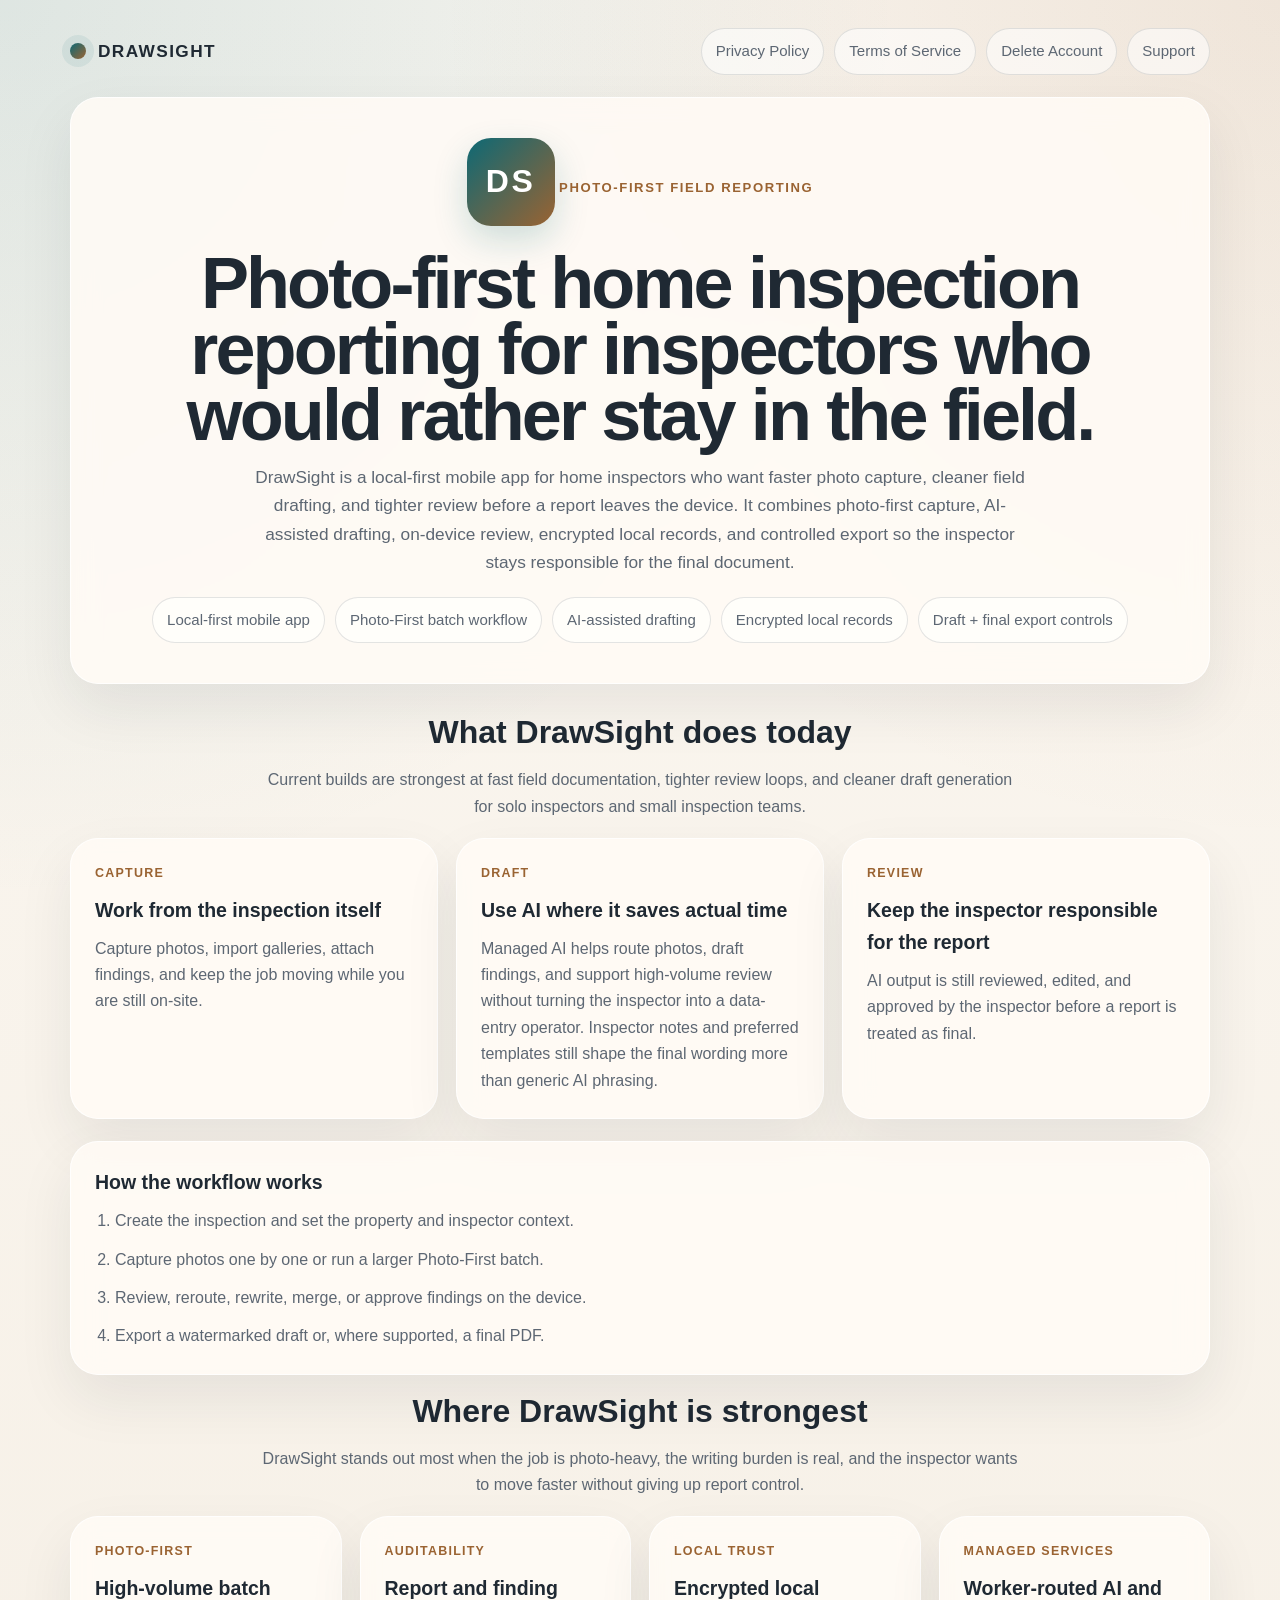
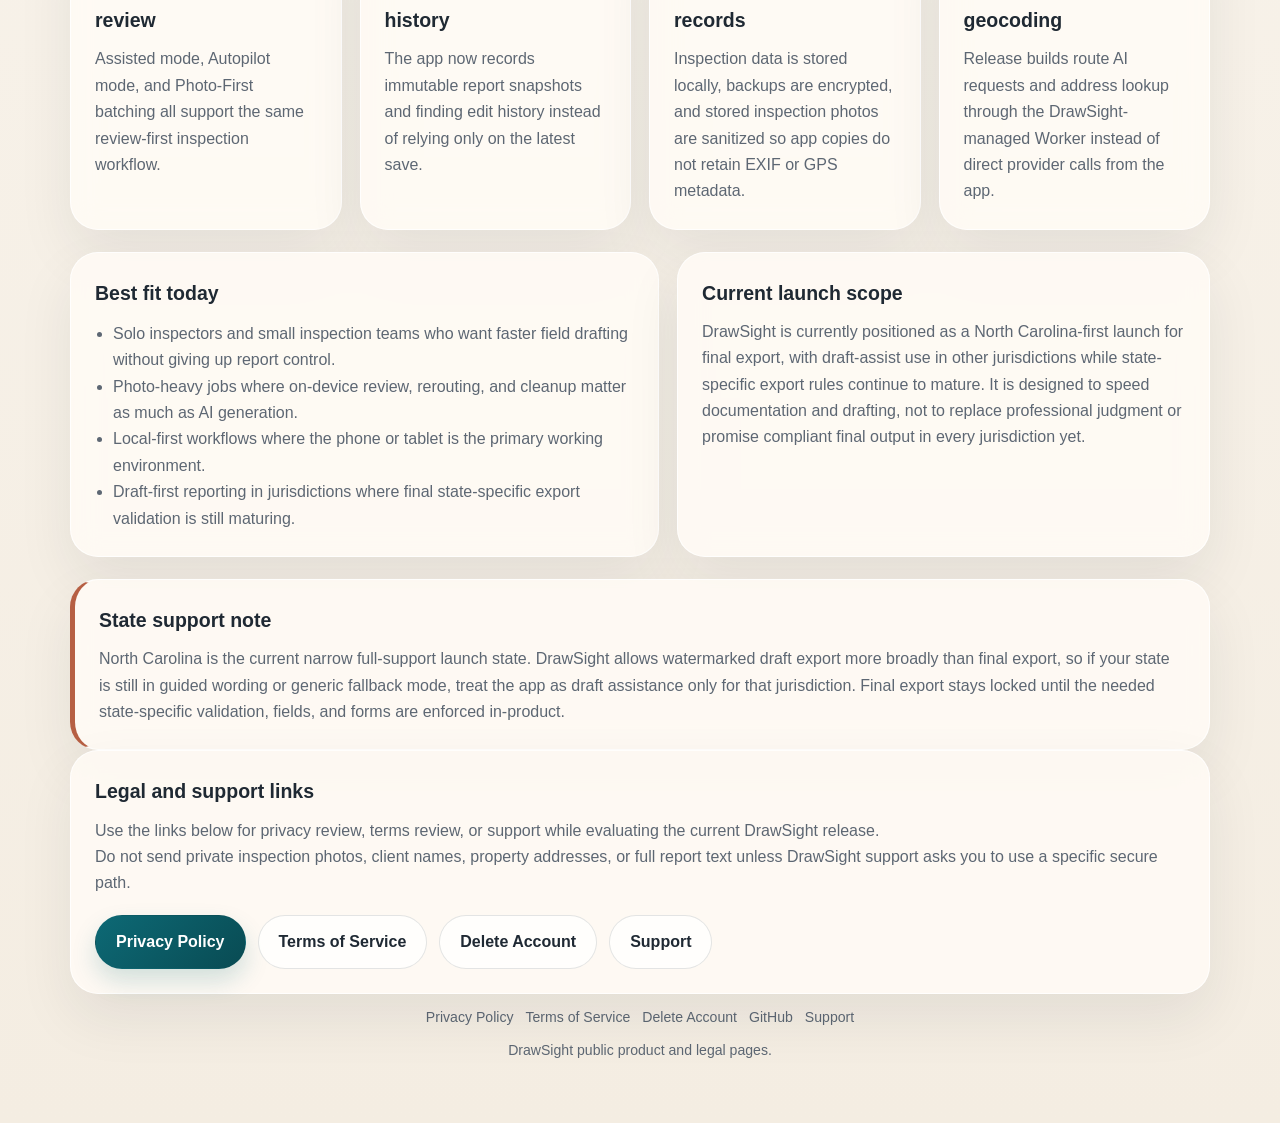
==== index.html @ c17d0c4c "Sync legal pages from DrawSight app repo (Apr 15 → Apr 18 effective) Mirrored from Corporalv1/DrawSi" ====
<!DOCTYPE html>
<html lang="en">
<head>
    <meta charset="UTF-8">
    <meta name="viewport" content="width=device-width, initial-scale=1.0">
    <title>DrawSight</title>
    <meta name="description" content="DrawSight is a local-first mobile field reporting app for home inspectors with photo-first capture, AI-assisted drafting, draft and final export controls, and encrypted local records.">
    <meta name="author" content="DrawSight">
    <meta name="robots" content="index, follow">
    <meta property="og:title" content="DrawSight - Photo-First Inspection Reporting">
    <meta property="og:description" content="Local-first field reporting for home inspectors with AI-assisted drafting, managed AI requests, and inspector-controlled exports.">
    <meta property="og:url" content="https://e4developers.github.io/DrawSight/">
    <meta property="og:type" content="website">
    <meta property="og:site_name" content="DrawSight">
    <link rel="canonical" href="https://e4developers.github.io/DrawSight/">
    <style>
        * { box-sizing: border-box; margin: 0; padding: 0; }
        :root {
            --bg: #f4ede2;
            --bg-soft: #fbf7f1;
            --surface: rgba(255, 251, 245, 0.88);
            --text: #1f2933;
            --muted: #5d6773;
            --line: rgba(31, 41, 51, 0.12);
            --accent: #0d6975;
            --accent-dark: #094b53;
            --warm: #9a6332;
            --warning: #b65f43;
            --shadow: 0 24px 56px rgba(31, 41, 51, 0.08);
            --radius-lg: 28px;
            --max: 1140px;
        }
        body {
            min-height: 100vh;
            background:
                radial-gradient(circle at top left, rgba(13, 105, 117, 0.12), transparent 30%),
                radial-gradient(circle at top right, rgba(154, 99, 50, 0.12), transparent 28%),
                linear-gradient(180deg, var(--bg-soft), var(--bg));
            color: var(--text);
            font-family: "Avenir Next", "Segoe UI", "Helvetica Neue", Arial, sans-serif;
            line-height: 1.65;
        }
        a { color: inherit; text-decoration: none; }
        .shell { width: min(var(--max), calc(100% - 32px)); margin: 0 auto; padding: 28px 0 60px; }
        .nav {
            display: flex;
            flex-wrap: wrap;
            align-items: center;
            justify-content: space-between;
            gap: 12px;
            margin-bottom: 22px;
        }
        .brand {
            display: inline-flex;
            align-items: center;
            gap: 12px;
            font-family: "Avenir Next Condensed", "Avenir Next", "Segoe UI", sans-serif;
            font-size: 1.08rem;
            font-weight: 700;
            letter-spacing: 0.08em;
            text-transform: uppercase;
        }
        .brand-mark {
            width: 16px;
            height: 16px;
            border-radius: 50%;
            background: linear-gradient(135deg, var(--accent), var(--warm));
            box-shadow: 0 0 0 8px rgba(13, 105, 117, 0.08);
        }
        .nav-links { display: flex; flex-wrap: wrap; gap: 10px; }
        .nav-link, .chip {
            display: inline-flex;
            align-items: center;
            justify-content: center;
            gap: 8px;
            padding: 10px 14px;
            border: 1px solid var(--line);
            border-radius: 999px;
            background: rgba(255, 255, 255, 0.56);
            color: var(--muted);
            font-size: 0.94rem;
        }
        .hero, .card, .timeline, .legal-strip, .trust-band, .note {
            background: var(--surface);
            border: 1px solid rgba(255, 255, 255, 0.8);
            border-radius: var(--radius-lg);
            box-shadow: var(--shadow);
            backdrop-filter: blur(14px);
        }
        .hero { padding: 40px 36px; margin-bottom: 22px; text-align: center; }
        .app-badge {
            display: inline-flex;
            align-items: center;
            justify-content: center;
            width: 88px;
            height: 88px;
            border-radius: 24px;
            margin-bottom: 24px;
            background: linear-gradient(135deg, var(--accent) 0%, var(--warm) 100%);
            color: #fff;
            box-shadow: 0 14px 34px rgba(13, 105, 117, 0.2);
            font-family: "Avenir Next Condensed", "Avenir Next", "Segoe UI", sans-serif;
            font-size: 2rem;
            font-weight: 800;
            letter-spacing: 0.08em;
        }
        .eyebrow {
            display: inline-flex;
            margin-bottom: 16px;
            color: var(--warm);
            font-size: 0.82rem;
            font-weight: 700;
            letter-spacing: 0.12em;
            text-transform: uppercase;
        }
        h1 {
            margin-bottom: 14px;
            font-family: "Avenir Next Condensed", "Avenir Next", "Segoe UI", sans-serif;
            font-size: clamp(2.6rem, 6vw, 4.5rem);
            line-height: 0.92;
            letter-spacing: -0.04em;
        }
        .hero p {
            max-width: 780px;
            margin: 0 auto;
            color: var(--muted);
            font-size: 1.08rem;
        }
        .hero-chips {
            display: flex;
            flex-wrap: wrap;
            justify-content: center;
            gap: 10px;
            margin-top: 20px;
        }
        .section-head { margin: 10px 0 18px; text-align: center; }
        .section-head h2 { margin-bottom: 8px; font-size: clamp(1.5rem, 3vw, 2rem); }
        .section-head p { max-width: 760px; margin: 0 auto; color: var(--muted); }
        .grid, .feature-grid, .split { display: grid; gap: 18px; margin-bottom: 22px; }
        .grid { grid-template-columns: repeat(3, minmax(0, 1fr)); }
        .feature-grid { grid-template-columns: repeat(4, minmax(0, 1fr)); }
        .split { grid-template-columns: minmax(0, 1.05fr) minmax(0, 0.95fr); }
        .card, .trust-band, .legal-strip, .timeline, .note { padding: 24px; }
        .kicker {
            margin-bottom: 10px;
            color: var(--warm);
            font-size: 0.78rem;
            font-weight: 700;
            letter-spacing: 0.1em;
            text-transform: uppercase;
        }
        .card h3, .timeline h2, .trust-band h2, .legal-strip h2, .note h2 {
            margin-bottom: 10px;
            font-size: 1.22rem;
        }
        .card p, .card li, .timeline p, .timeline li, .legal-strip p,
        .trust-band p, .trust-band li, .note p, .note li { color: var(--muted); }
        .card ul, .trust-band ul, .note ul { margin-top: 12px; padding-left: 18px; }
        .timeline ol { padding-left: 20px; }
        .timeline li + li { margin-top: 12px; }
        .note { border-left: 5px solid var(--warning); }
        .legal-links { display: flex; flex-wrap: wrap; gap: 12px; margin-top: 18px; }
        .btn {
            display: inline-flex;
            align-items: center;
            justify-content: center;
            padding: 13px 20px;
            border-radius: 999px;
            border: 1px solid transparent;
            font-weight: 700;
            transition: transform 0.18s ease, box-shadow 0.18s ease;
        }
        .btn:hover { transform: translateY(-2px); }
        .btn-primary {
            background: linear-gradient(135deg, var(--accent), var(--accent-dark));
            color: #fff;
            box-shadow: 0 12px 24px rgba(13, 105, 117, 0.18);
        }
        .btn-secondary {
            background: rgba(255, 255, 255, 0.74);
            border-color: var(--line);
            color: var(--text);
        }
        footer { padding-top: 12px; text-align: center; color: var(--muted); font-size: 0.88rem; }
        .footer-links {
            display: flex;
            flex-wrap: wrap;
            justify-content: center;
            gap: 12px;
            margin-bottom: 10px;
        }
        @media (max-width: 980px) {
            .grid, .feature-grid, .split { grid-template-columns: 1fr; }
        }
        @media (max-width: 640px) {
            .shell { width: min(var(--max), calc(100% - 20px)); padding-top: 18px; }
            .hero, .card, .timeline, .legal-strip, .trust-band, .note { padding: 22px; }
        }
    </style>
</head>
<body>
    <div class="shell">
        <nav class="nav" aria-label="Primary">
            <div class="brand">
                <span class="brand-mark" aria-hidden="true"></span>
                <span>DrawSight</span>
            </div>
            <div class="nav-links">
                <a class="nav-link" href="privacy-policy.html">Privacy Policy</a>
                <a class="nav-link" href="terms-of-service.html">Terms of Service</a>
                <a class="nav-link" href="delete-account.html">Delete Account</a>
                <a class="nav-link" href="mailto:support@drawsight.app">Support</a>
            </div>
        </nav>

        <section class="hero">
            <div class="app-badge" aria-hidden="true">DS</div>
            <div class="eyebrow">Photo-First Field Reporting</div>
            <h1>Photo-first home inspection reporting for inspectors who would rather stay in the field.</h1>
            <p>
                DrawSight is a local-first mobile app for home inspectors who want faster photo
                capture, cleaner field drafting, and tighter review before a report leaves the
                device. It combines photo-first capture, AI-assisted drafting, on-device review,
                encrypted local records, and controlled export so the inspector stays responsible
                for the final document.
            </p>
            <div class="hero-chips">
                <span class="chip">Local-first mobile app</span>
                <span class="chip">Photo-First batch workflow</span>
                <span class="chip">AI-assisted drafting</span>
                <span class="chip">Encrypted local records</span>
                <span class="chip">Draft + final export controls</span>
            </div>
        </section>

        <section class="section-head">
            <h2>What DrawSight does today</h2>
            <p>
                Current builds are strongest at fast field documentation, tighter review loops, and
                cleaner draft generation for solo inspectors and small inspection teams.
            </p>
        </section>

        <section class="grid" aria-label="Core outcomes">
            <article class="card">
                <div class="kicker">Capture</div>
                <h3>Work from the inspection itself</h3>
                <p>
                    Capture photos, import galleries, attach findings, and keep the job moving while
                    you are still on-site.
                </p>
            </article>

            <article class="card">
                <div class="kicker">Draft</div>
                <h3>Use AI where it saves actual time</h3>
                <p>
                    Managed AI helps route photos, draft findings, and support high-volume review
                    without turning the inspector into a data-entry operator. Inspector notes and
                    preferred templates still shape the final wording more than generic AI phrasing.
                </p>
            </article>

            <article class="card">
                <div class="kicker">Review</div>
                <h3>Keep the inspector responsible for the report</h3>
                <p>
                    AI output is still reviewed, edited, and approved by the inspector before a
                    report is treated as final.
                </p>
            </article>
        </section>

        <section class="timeline">
            <h2>How the workflow works</h2>
            <ol>
                <li>Create the inspection and set the property and inspector context.</li>
                <li>Capture photos one by one or run a larger Photo-First batch.</li>
                <li>Review, reroute, rewrite, merge, or approve findings on the device.</li>
                <li>Export a watermarked draft or, where supported, a final PDF.</li>
            </ol>
        </section>

        <section class="section-head">
            <h2>Where DrawSight is strongest</h2>
            <p>
                DrawSight stands out most when the job is photo-heavy, the writing burden is real,
                and the inspector wants to move faster without giving up report control.
            </p>
        </section>

        <section class="feature-grid" aria-label="Feature focus">
            <article class="card">
                <div class="kicker">Photo-First</div>
                <h3>High-volume batch review</h3>
                <p>
                    Assisted mode, Autopilot mode, and Photo-First batching all support the same
                    review-first inspection workflow.
                </p>
            </article>

            <article class="card">
                <div class="kicker">Auditability</div>
                <h3>Report and finding history</h3>
                <p>
                    The app now records immutable report snapshots and finding edit history instead
                    of relying only on the latest save.
                </p>
            </article>

            <article class="card">
                <div class="kicker">Local Trust</div>
                <h3>Encrypted local records</h3>
                <p>
                    Inspection data is stored locally, backups are encrypted, and stored inspection
                    photos are sanitized so app copies do not retain EXIF or GPS metadata.
                </p>
            </article>

            <article class="card">
                <div class="kicker">Managed Services</div>
                <h3>Worker-routed AI and geocoding</h3>
                <p>
                    Release builds route AI requests and address lookup through the DrawSight-managed
                    Worker instead of direct provider calls from the app.
                </p>
            </article>
        </section>

        <section class="split" aria-label="Current product boundaries">
            <article class="trust-band">
                <h2>Best fit today</h2>
                <ul>
                    <li>Solo inspectors and small inspection teams who want faster field drafting without giving up report control.</li>
                    <li>Photo-heavy jobs where on-device review, rerouting, and cleanup matter as much as AI generation.</li>
                    <li>Local-first workflows where the phone or tablet is the primary working environment.</li>
                    <li>Draft-first reporting in jurisdictions where final state-specific export validation is still maturing.</li>
                </ul>
            </article>

            <article class="trust-band">
                <h2>Current launch scope</h2>
                <p>
                    DrawSight is currently positioned as a North Carolina-first launch for final
                    export, with draft-assist use in other jurisdictions while state-specific export
                    rules continue to mature. It is designed to speed documentation and drafting,
                    not to replace professional judgment or promise compliant final output in every
                    jurisdiction yet.
                </p>
            </article>
        </section>

        <section class="note">
            <h2>State support note</h2>
            <p>
                North Carolina is the current narrow full-support launch state. DrawSight allows
                watermarked draft export more broadly than final export, so if your state is still
                in guided wording or generic fallback mode, treat the app as draft assistance only
                for that jurisdiction. Final export stays locked until the needed state-specific
                validation, fields, and forms are enforced in-product.
            </p>
        </section>

        <section class="legal-strip">
            <h2>Legal and support links</h2>
            <p>
                Use the links below for privacy review, terms review, or support while evaluating
                the current DrawSight release.
            </p>
            <p>
                Do not send private inspection photos, client names, property addresses, or full
                report text unless DrawSight support asks you to use a specific secure path.
            </p>
            <div class="legal-links">
                <a class="btn btn-primary" href="privacy-policy.html">Privacy Policy</a>
                <a class="btn btn-secondary" href="terms-of-service.html">Terms of Service</a>
                <a class="btn btn-secondary" href="delete-account.html">Delete Account</a>
                <a class="btn btn-secondary" href="mailto:support@drawsight.app">Support</a>
            </div>
        </section>

        <footer>
            <div class="footer-links">
                <a href="privacy-policy.html">Privacy Policy</a>
                <a href="terms-of-service.html">Terms of Service</a>
                <a href="delete-account.html">Delete Account</a>
                <a href="https://github.com/e4developers/DrawSight" rel="noreferrer">GitHub</a>
                <a href="mailto:support@drawsight.app">Support</a>
            </div>
            <div>DrawSight public product and legal pages.</div>
        </footer>
    </div>
</body>
</html>
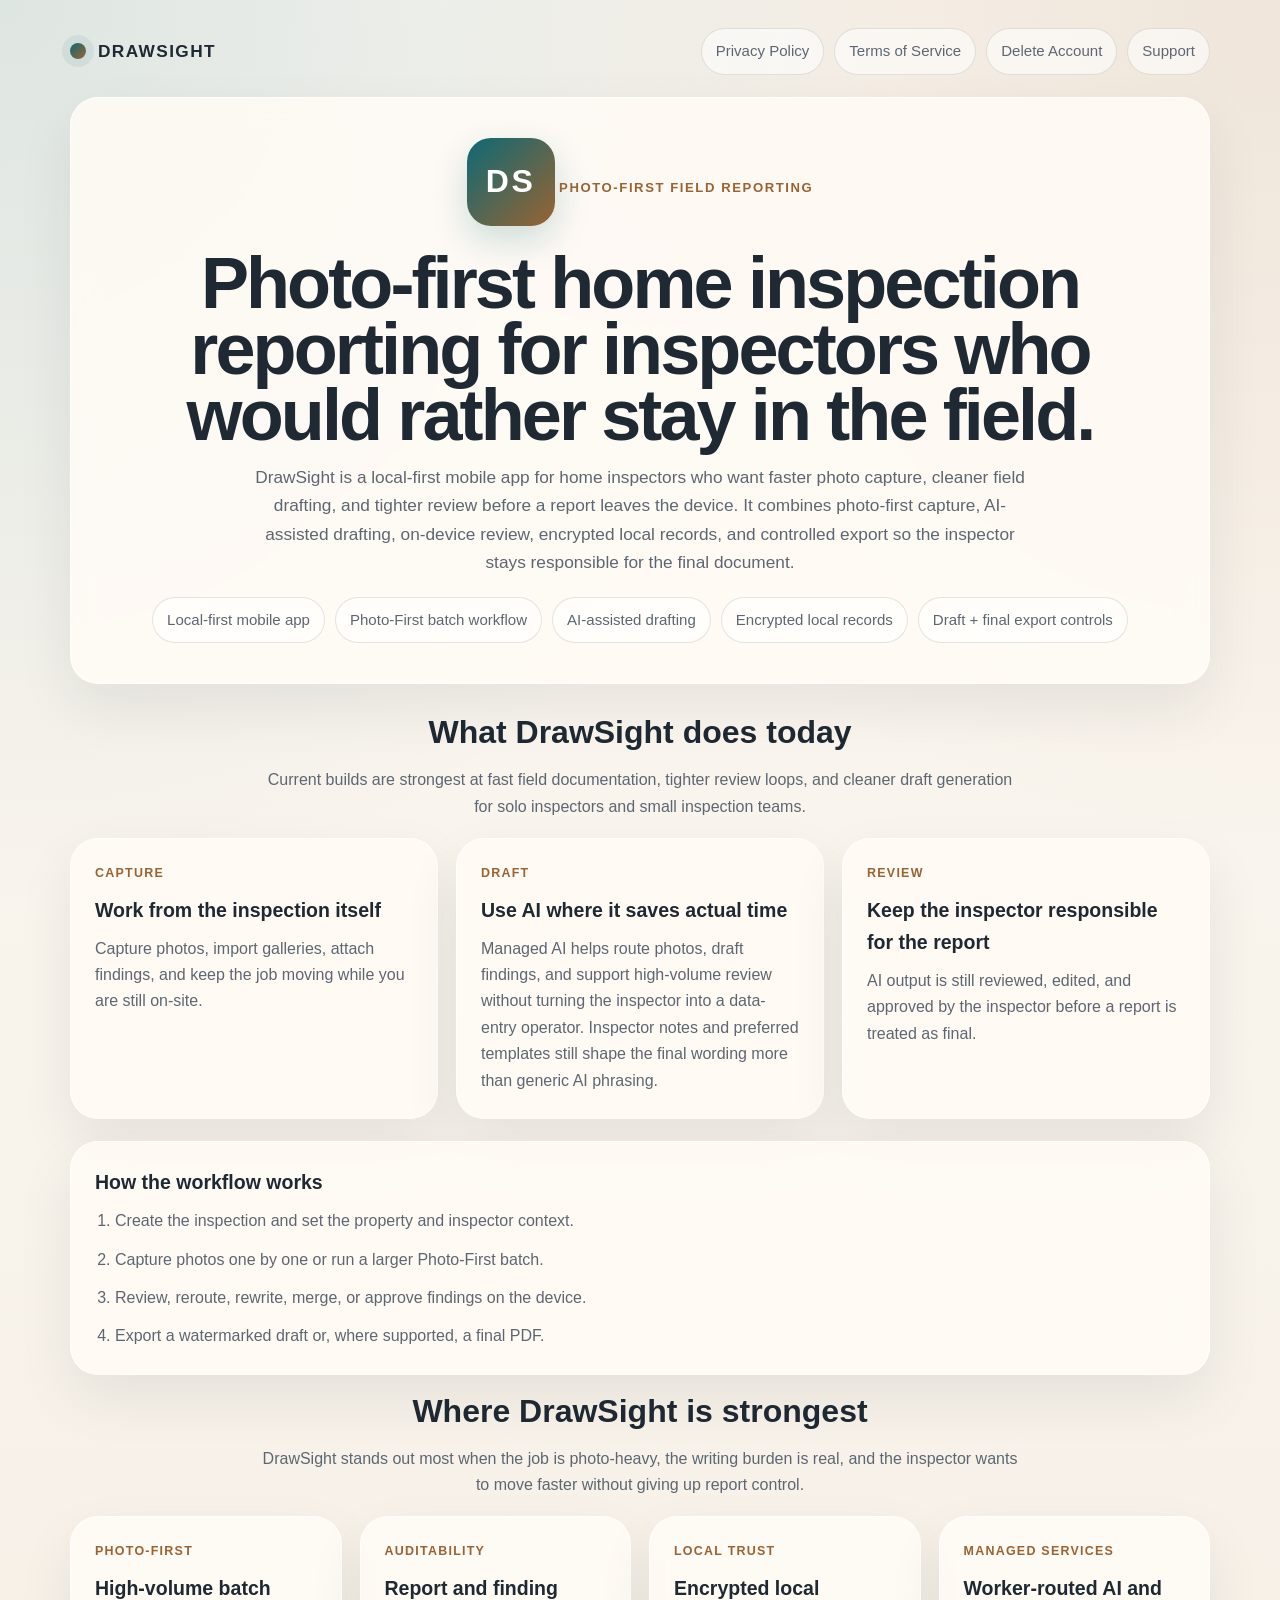
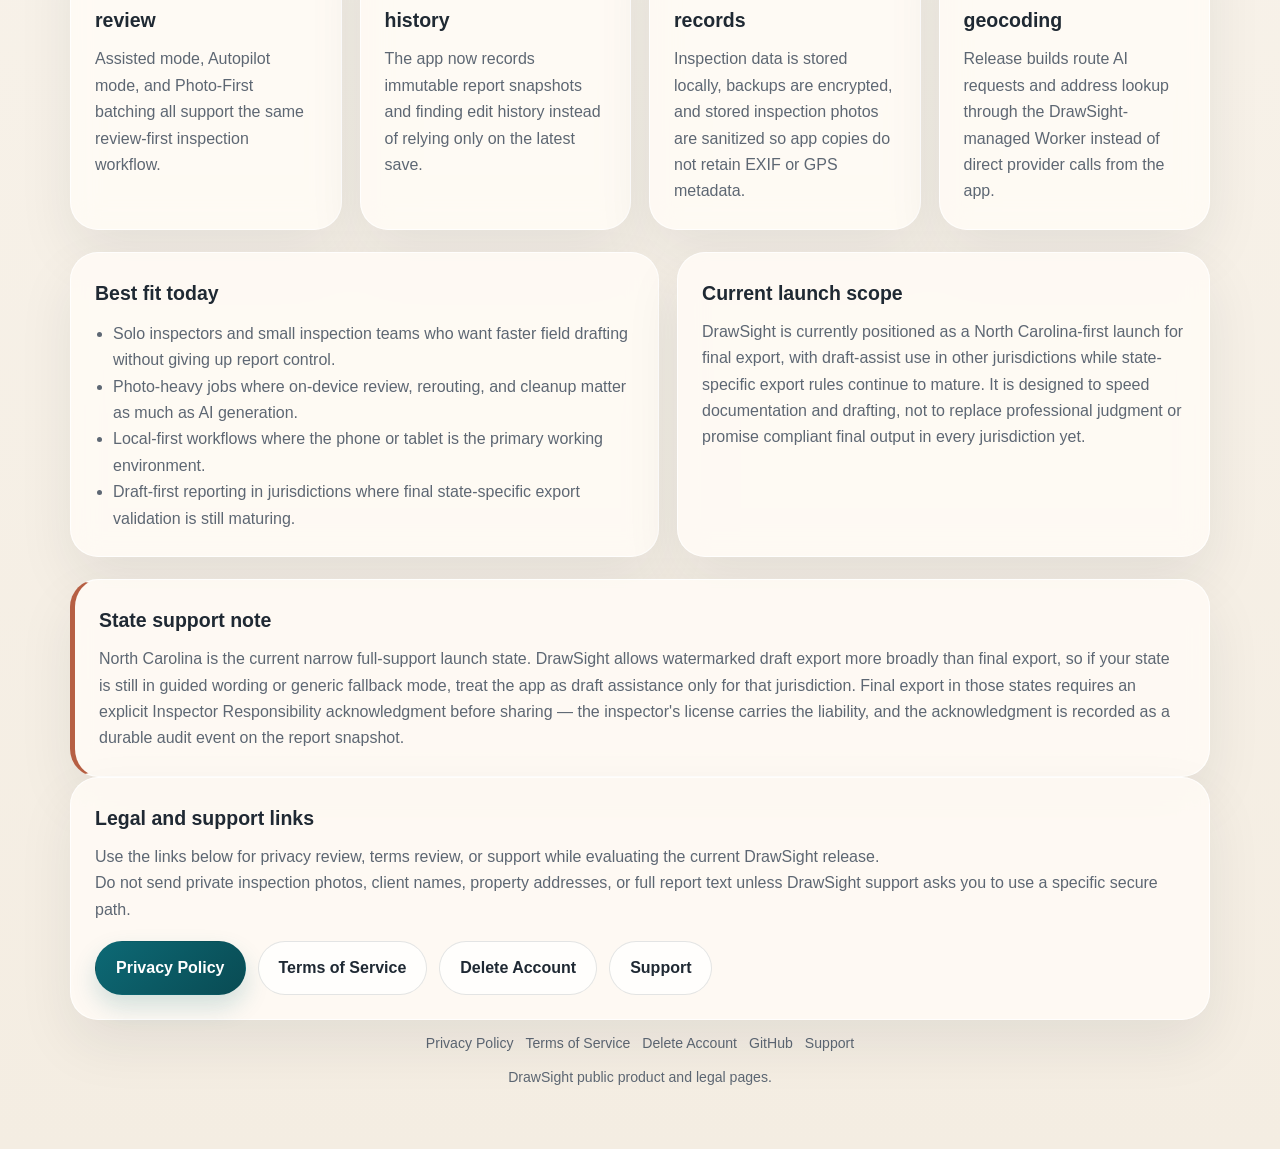
==== commit d2fcb9ac: "Sync state-support copy: 'locked' → 'requires Inspector Responsibility ack' Mirrors the P0-03 copy f" ====
--- a/index.html
+++ b/index.html
@@ -356,8 +356,10 @@
                 North Carolina is the current narrow full-support launch state. DrawSight allows
                 watermarked draft export more broadly than final export, so if your state is still
                 in guided wording or generic fallback mode, treat the app as draft assistance only
-                for that jurisdiction. Final export stays locked until the needed state-specific
-                validation, fields, and forms are enforced in-product.
+                for that jurisdiction. Final export in those states requires an explicit
+                Inspector Responsibility acknowledgment before sharing &mdash; the inspector's
+                license carries the liability, and the acknowledgment is recorded as a durable
+                audit event on the report snapshot.
             </p>
         </section>
 
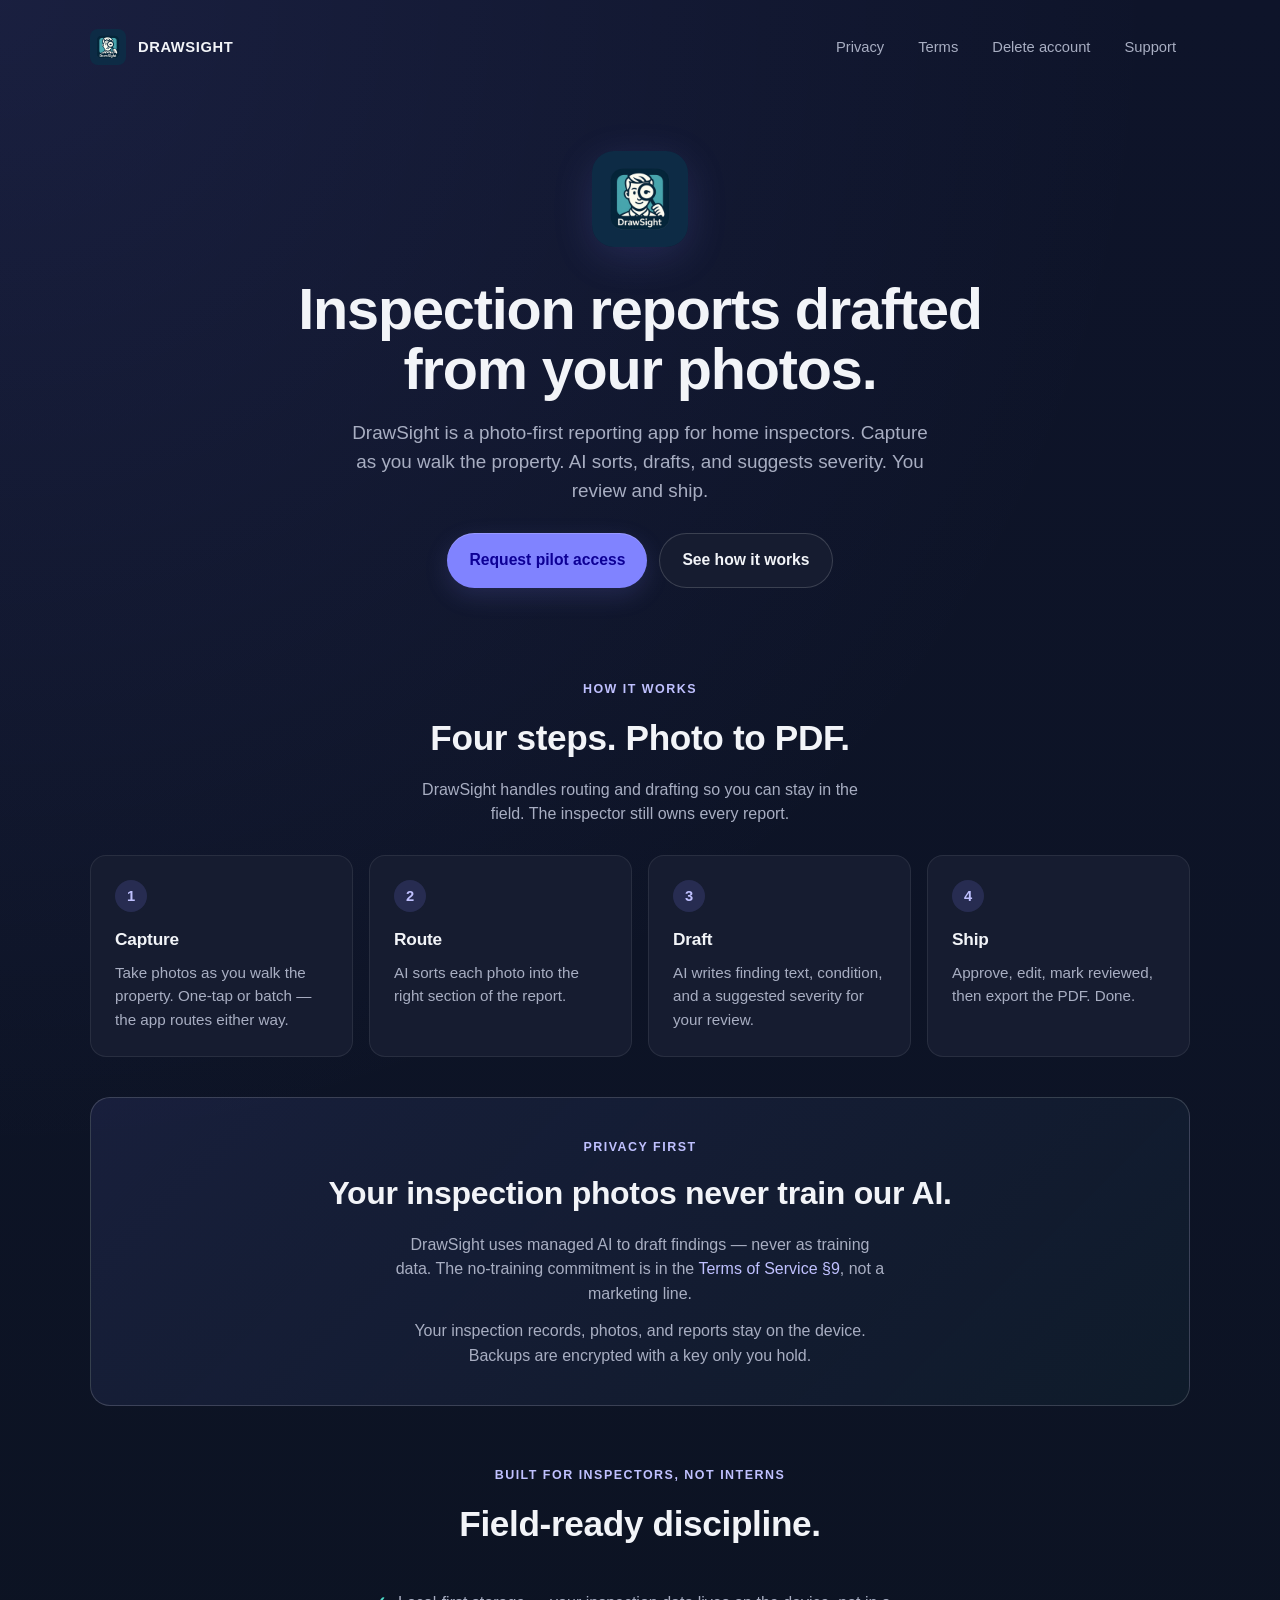
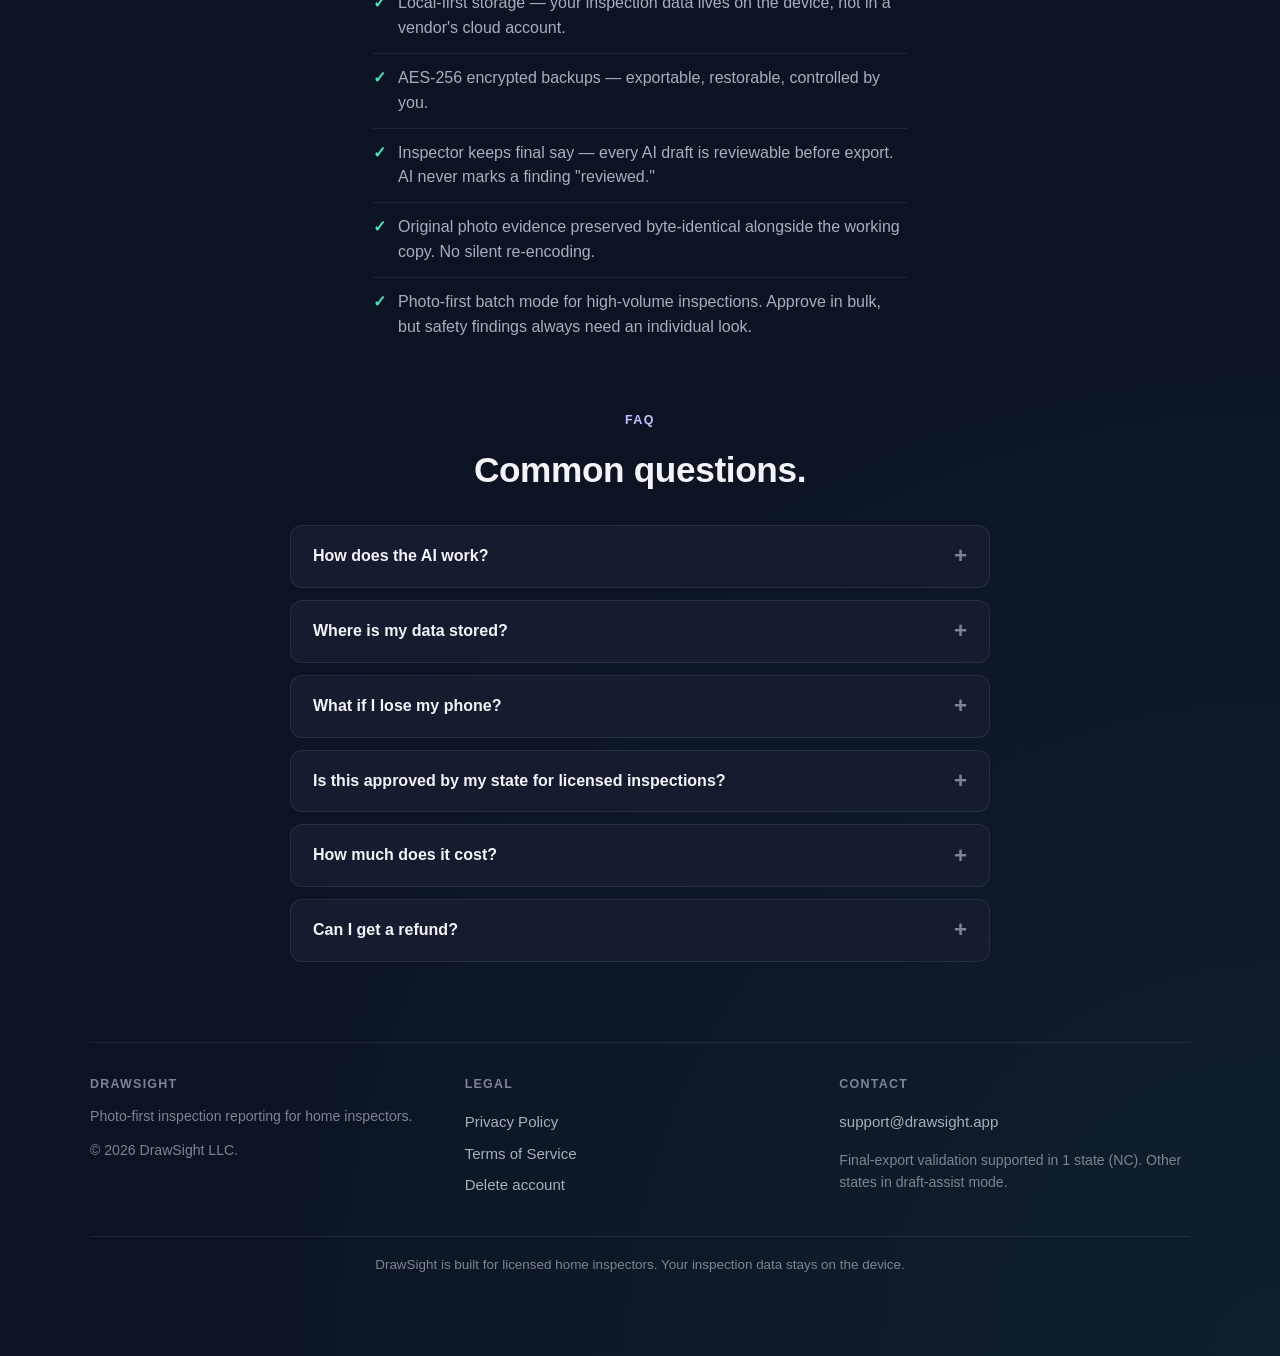
==== commit 303ac3be: "Public site redesign: shared style.css + brand-aligned shell Mirrored from app repo Corporalv1/DrawS" ====
--- a/index.html
+++ b/index.html
@@ -3,394 +3,189 @@
 <head>
     <meta charset="UTF-8">
     <meta name="viewport" content="width=device-width, initial-scale=1.0">
-    <title>DrawSight</title>
-    <meta name="description" content="DrawSight is a local-first mobile field reporting app for home inspectors with photo-first capture, AI-assisted drafting, draft and final export controls, and encrypted local records.">
-    <meta name="author" content="DrawSight">
+    <title>DrawSight — Photo-First Inspection Reporting</title>
+    <meta name="description" content="DrawSight drafts home inspection reports from your photos. AI sorts, drafts, and suggests severity. You review and ship. Local-first storage, encrypted backups, no AI training on your inspection data.">
+    <meta name="author" content="DrawSight LLC">
     <meta name="robots" content="index, follow">
-    <meta property="og:title" content="DrawSight - Photo-First Inspection Reporting">
-    <meta property="og:description" content="Local-first field reporting for home inspectors with AI-assisted drafting, managed AI requests, and inspector-controlled exports.">
-    <meta property="og:url" content="https://e4developers.github.io/DrawSight/">
+    <meta name="theme-color" content="#0C1322">
+    <meta property="og:title" content="DrawSight — Photo-First Inspection Reporting">
+    <meta property="og:description" content="AI drafts home inspection reports from your photos. You review and ship. Local-first, encrypted, no AI training on your data.">
+    <meta property="og:url" content="https://drawsight.app/">
     <meta property="og:type" content="website">
     <meta property="og:site_name" content="DrawSight">
-    <link rel="canonical" href="https://e4developers.github.io/DrawSight/">
-    <style>
-        * { box-sizing: border-box; margin: 0; padding: 0; }
-        :root {
-            --bg: #f4ede2;
-            --bg-soft: #fbf7f1;
-            --surface: rgba(255, 251, 245, 0.88);
-            --text: #1f2933;
-            --muted: #5d6773;
-            --line: rgba(31, 41, 51, 0.12);
-            --accent: #0d6975;
-            --accent-dark: #094b53;
-            --warm: #9a6332;
-            --warning: #b65f43;
-            --shadow: 0 24px 56px rgba(31, 41, 51, 0.08);
-            --radius-lg: 28px;
-            --max: 1140px;
-        }
-        body {
-            min-height: 100vh;
-            background:
-                radial-gradient(circle at top left, rgba(13, 105, 117, 0.12), transparent 30%),
-                radial-gradient(circle at top right, rgba(154, 99, 50, 0.12), transparent 28%),
-                linear-gradient(180deg, var(--bg-soft), var(--bg));
-            color: var(--text);
-            font-family: "Avenir Next", "Segoe UI", "Helvetica Neue", Arial, sans-serif;
-            line-height: 1.65;
-        }
-        a { color: inherit; text-decoration: none; }
-        .shell { width: min(var(--max), calc(100% - 32px)); margin: 0 auto; padding: 28px 0 60px; }
-        .nav {
-            display: flex;
-            flex-wrap: wrap;
-            align-items: center;
-            justify-content: space-between;
-            gap: 12px;
-            margin-bottom: 22px;
-        }
-        .brand {
-            display: inline-flex;
-            align-items: center;
-            gap: 12px;
-            font-family: "Avenir Next Condensed", "Avenir Next", "Segoe UI", sans-serif;
-            font-size: 1.08rem;
-            font-weight: 700;
-            letter-spacing: 0.08em;
-            text-transform: uppercase;
-        }
-        .brand-mark {
-            width: 16px;
-            height: 16px;
-            border-radius: 50%;
-            background: linear-gradient(135deg, var(--accent), var(--warm));
-            box-shadow: 0 0 0 8px rgba(13, 105, 117, 0.08);
-        }
-        .nav-links { display: flex; flex-wrap: wrap; gap: 10px; }
-        .nav-link, .chip {
-            display: inline-flex;
-            align-items: center;
-            justify-content: center;
-            gap: 8px;
-            padding: 10px 14px;
-            border: 1px solid var(--line);
-            border-radius: 999px;
-            background: rgba(255, 255, 255, 0.56);
-            color: var(--muted);
-            font-size: 0.94rem;
-        }
-        .hero, .card, .timeline, .legal-strip, .trust-band, .note {
-            background: var(--surface);
-            border: 1px solid rgba(255, 255, 255, 0.8);
-            border-radius: var(--radius-lg);
-            box-shadow: var(--shadow);
-            backdrop-filter: blur(14px);
-        }
-        .hero { padding: 40px 36px; margin-bottom: 22px; text-align: center; }
-        .app-badge {
-            display: inline-flex;
-            align-items: center;
-            justify-content: center;
-            width: 88px;
-            height: 88px;
-            border-radius: 24px;
-            margin-bottom: 24px;
-            background: linear-gradient(135deg, var(--accent) 0%, var(--warm) 100%);
-            color: #fff;
-            box-shadow: 0 14px 34px rgba(13, 105, 117, 0.2);
-            font-family: "Avenir Next Condensed", "Avenir Next", "Segoe UI", sans-serif;
-            font-size: 2rem;
-            font-weight: 800;
-            letter-spacing: 0.08em;
-        }
-        .eyebrow {
-            display: inline-flex;
-            margin-bottom: 16px;
-            color: var(--warm);
-            font-size: 0.82rem;
-            font-weight: 700;
-            letter-spacing: 0.12em;
-            text-transform: uppercase;
-        }
-        h1 {
-            margin-bottom: 14px;
-            font-family: "Avenir Next Condensed", "Avenir Next", "Segoe UI", sans-serif;
-            font-size: clamp(2.6rem, 6vw, 4.5rem);
-            line-height: 0.92;
-            letter-spacing: -0.04em;
-        }
-        .hero p {
-            max-width: 780px;
-            margin: 0 auto;
-            color: var(--muted);
-            font-size: 1.08rem;
-        }
-        .hero-chips {
-            display: flex;
-            flex-wrap: wrap;
-            justify-content: center;
-            gap: 10px;
-            margin-top: 20px;
-        }
-        .section-head { margin: 10px 0 18px; text-align: center; }
-        .section-head h2 { margin-bottom: 8px; font-size: clamp(1.5rem, 3vw, 2rem); }
-        .section-head p { max-width: 760px; margin: 0 auto; color: var(--muted); }
-        .grid, .feature-grid, .split { display: grid; gap: 18px; margin-bottom: 22px; }
-        .grid { grid-template-columns: repeat(3, minmax(0, 1fr)); }
-        .feature-grid { grid-template-columns: repeat(4, minmax(0, 1fr)); }
-        .split { grid-template-columns: minmax(0, 1.05fr) minmax(0, 0.95fr); }
-        .card, .trust-band, .legal-strip, .timeline, .note { padding: 24px; }
-        .kicker {
-            margin-bottom: 10px;
-            color: var(--warm);
-            font-size: 0.78rem;
-            font-weight: 700;
-            letter-spacing: 0.1em;
-            text-transform: uppercase;
-        }
-        .card h3, .timeline h2, .trust-band h2, .legal-strip h2, .note h2 {
-            margin-bottom: 10px;
-            font-size: 1.22rem;
-        }
-        .card p, .card li, .timeline p, .timeline li, .legal-strip p,
-        .trust-band p, .trust-band li, .note p, .note li { color: var(--muted); }
-        .card ul, .trust-band ul, .note ul { margin-top: 12px; padding-left: 18px; }
-        .timeline ol { padding-left: 20px; }
-        .timeline li + li { margin-top: 12px; }
-        .note { border-left: 5px solid var(--warning); }
-        .legal-links { display: flex; flex-wrap: wrap; gap: 12px; margin-top: 18px; }
-        .btn {
-            display: inline-flex;
-            align-items: center;
-            justify-content: center;
-            padding: 13px 20px;
-            border-radius: 999px;
-            border: 1px solid transparent;
-            font-weight: 700;
-            transition: transform 0.18s ease, box-shadow 0.18s ease;
-        }
-        .btn:hover { transform: translateY(-2px); }
-        .btn-primary {
-            background: linear-gradient(135deg, var(--accent), var(--accent-dark));
-            color: #fff;
-            box-shadow: 0 12px 24px rgba(13, 105, 117, 0.18);
-        }
-        .btn-secondary {
-            background: rgba(255, 255, 255, 0.74);
-            border-color: var(--line);
-            color: var(--text);
-        }
-        footer { padding-top: 12px; text-align: center; color: var(--muted); font-size: 0.88rem; }
-        .footer-links {
-            display: flex;
-            flex-wrap: wrap;
-            justify-content: center;
-            gap: 12px;
-            margin-bottom: 10px;
-        }
-        @media (max-width: 980px) {
-            .grid, .feature-grid, .split { grid-template-columns: 1fr; }
-        }
-        @media (max-width: 640px) {
-            .shell { width: min(var(--max), calc(100% - 20px)); padding-top: 18px; }
-            .hero, .card, .timeline, .legal-strip, .trust-band, .note { padding: 22px; }
-        }
-    </style>
+    <meta property="og:image" content="https://drawsight.app/assets/logo.png">
+    <link rel="canonical" href="https://drawsight.app/">
+    <link rel="icon" type="image/png" href="assets/logo.png">
+    <link rel="apple-touch-icon" href="assets/logo.png">
+    <link rel="stylesheet" href="style.css">
 </head>
 <body>
     <div class="shell">
         <nav class="nav" aria-label="Primary">
-            <div class="brand">
-                <span class="brand-mark" aria-hidden="true"></span>
+            <a class="brand" href="/" aria-label="DrawSight home">
+                <img src="assets/logo.png" alt="" aria-hidden="true">
                 <span>DrawSight</span>
-            </div>
+            </a>
             <div class="nav-links">
-                <a class="nav-link" href="privacy-policy.html">Privacy Policy</a>
-                <a class="nav-link" href="terms-of-service.html">Terms of Service</a>
-                <a class="nav-link" href="delete-account.html">Delete Account</a>
-                <a class="nav-link" href="mailto:support@drawsight.app">Support</a>
+                <a href="privacy-policy.html">Privacy</a>
+                <a href="terms-of-service.html">Terms</a>
+                <a href="delete-account.html">Delete account</a>
+                <a href="mailto:support@drawsight.app">Support</a>
             </div>
         </nav>
 
         <section class="hero">
-            <div class="app-badge" aria-hidden="true">DS</div>
-            <div class="eyebrow">Photo-First Field Reporting</div>
-            <h1>Photo-first home inspection reporting for inspectors who would rather stay in the field.</h1>
-            <p>
-                DrawSight is a local-first mobile app for home inspectors who want faster photo
-                capture, cleaner field drafting, and tighter review before a report leaves the
-                device. It combines photo-first capture, AI-assisted drafting, on-device review,
-                encrypted local records, and controlled export so the inspector stays responsible
-                for the final document.
+            <img class="hero-logo" src="assets/logo.png" alt="DrawSight app icon">
+            <h1>Inspection reports drafted from your photos.</h1>
+            <p class="lede">
+                DrawSight is a photo-first reporting app for home inspectors. Capture as you walk
+                the property. AI sorts, drafts, and suggests severity. You review and ship.
             </p>
-            <div class="hero-chips">
-                <span class="chip">Local-first mobile app</span>
-                <span class="chip">Photo-First batch workflow</span>
-                <span class="chip">AI-assisted drafting</span>
-                <span class="chip">Encrypted local records</span>
-                <span class="chip">Draft + final export controls</span>
+            <div class="cta-row">
+                <!-- TODO(L): replace with real TestFlight / Play store URLs once
+                     listings are live. Pre-launch placeholders link to support
+                     so an interested user has a path forward. -->
+                <a class="btn btn-primary" href="mailto:support@drawsight.app?subject=DrawSight%20pilot%20interest">
+                    Request pilot access
+                </a>
+                <a class="btn btn-secondary" href="#how-it-works">See how it works</a>
             </div>
         </section>
 
-        <section class="section-head">
-            <h2>What DrawSight does today</h2>
+        <!-- ── How it works ───────────────────────────────────────── -->
+        <section id="how-it-works">
+            <div class="section-head">
+                <span class="eyebrow">How it works</span>
+                <h2>Four steps. Photo to PDF.</h2>
+                <p>DrawSight handles routing and drafting so you can stay in the field. The
+                    inspector still owns every report.</p>
+            </div>
+            <div class="grid-4">
+                <article class="card">
+                    <span class="num">1</span>
+                    <h3>Capture</h3>
+                    <p>Take photos as you walk the property. One-tap or batch — the app routes either way.</p>
+                </article>
+                <article class="card">
+                    <span class="num">2</span>
+                    <h3>Route</h3>
+                    <p>AI sorts each photo into the right section of the report.</p>
+                </article>
+                <article class="card">
+                    <span class="num">3</span>
+                    <h3>Draft</h3>
+                    <p>AI writes finding text, condition, and a suggested severity for your review.</p>
+                </article>
+                <article class="card">
+                    <span class="num">4</span>
+                    <h3>Ship</h3>
+                    <p>Approve, edit, mark reviewed, then export the PDF. Done.</p>
+                </article>
+            </div>
+        </section>
+
+        <!-- ── Privacy callout (durable differentiator) ──────────── -->
+        <section class="callout" aria-labelledby="privacy-pitch">
+            <span class="eyebrow">Privacy first</span>
+            <h2 id="privacy-pitch">Your inspection photos never train our AI.</h2>
             <p>
-                Current builds are strongest at fast field documentation, tighter review loops, and
-                cleaner draft generation for solo inspectors and small inspection teams.
+                DrawSight uses managed AI to draft findings — never as training data. The
+                no-training commitment is in the <a href="terms-of-service.html#content">Terms of Service §9</a>,
+                not a marketing line.
+            </p>
+            <p>
+                Your inspection records, photos, and reports stay on the device. Backups
+                are encrypted with a key only you hold.
             </p>
         </section>
 
-        <section class="grid" aria-label="Core outcomes">
-            <article class="card">
-                <div class="kicker">Capture</div>
-                <h3>Work from the inspection itself</h3>
-                <p>
-                    Capture photos, import galleries, attach findings, and keep the job moving while
-                    you are still on-site.
-                </p>
-            </article>
-
-            <article class="card">
-                <div class="kicker">Draft</div>
-                <h3>Use AI where it saves actual time</h3>
-                <p>
-                    Managed AI helps route photos, draft findings, and support high-volume review
-                    without turning the inspector into a data-entry operator. Inspector notes and
-                    preferred templates still shape the final wording more than generic AI phrasing.
-                </p>
-            </article>
-
-            <article class="card">
-                <div class="kicker">Review</div>
-                <h3>Keep the inspector responsible for the report</h3>
-                <p>
-                    AI output is still reviewed, edited, and approved by the inspector before a
-                    report is treated as final.
-                </p>
-            </article>
+        <!-- ── Built for inspectors ───────────────────────────────── -->
+        <section>
+            <div class="section-head">
+                <span class="eyebrow">Built for inspectors, not interns</span>
+                <h2>Field-ready discipline.</h2>
+            </div>
+            <ul class="trust-list">
+                <li>Local-first storage — your inspection data lives on the device, not in a vendor's cloud account.</li>
+                <li>AES-256 encrypted backups — exportable, restorable, controlled by you.</li>
+                <li>Inspector keeps final say — every AI draft is reviewable before export. AI never marks a finding "reviewed."</li>
+                <li>Original photo evidence preserved byte-identical alongside the working copy. No silent re-encoding.</li>
+                <li>Photo-first batch mode for high-volume inspections. Approve in bulk, but safety findings always need an individual look.</li>
+            </ul>
         </section>
 
-        <section class="timeline">
-            <h2>How the workflow works</h2>
-            <ol>
-                <li>Create the inspection and set the property and inspector context.</li>
-                <li>Capture photos one by one or run a larger Photo-First batch.</li>
-                <li>Review, reroute, rewrite, merge, or approve findings on the device.</li>
-                <li>Export a watermarked draft or, where supported, a final PDF.</li>
-            </ol>
-        </section>
-
-        <section class="section-head">
-            <h2>Where DrawSight is strongest</h2>
-            <p>
-                DrawSight stands out most when the job is photo-heavy, the writing burden is real,
-                and the inspector wants to move faster without giving up report control.
-            </p>
-        </section>
-
-        <section class="feature-grid" aria-label="Feature focus">
-            <article class="card">
-                <div class="kicker">Photo-First</div>
-                <h3>High-volume batch review</h3>
-                <p>
-                    Assisted mode, Autopilot mode, and Photo-First batching all support the same
-                    review-first inspection workflow.
-                </p>
-            </article>
-
-            <article class="card">
-                <div class="kicker">Auditability</div>
-                <h3>Report and finding history</h3>
-                <p>
-                    The app now records immutable report snapshots and finding edit history instead
-                    of relying only on the latest save.
-                </p>
-            </article>
-
-            <article class="card">
-                <div class="kicker">Local Trust</div>
-                <h3>Encrypted local records</h3>
-                <p>
-                    Inspection data is stored locally, backups are encrypted, and stored inspection
-                    photos are sanitized so app copies do not retain EXIF or GPS metadata.
-                </p>
-            </article>
-
-            <article class="card">
-                <div class="kicker">Managed Services</div>
-                <h3>Worker-routed AI and geocoding</h3>
-                <p>
-                    Release builds route AI requests and address lookup through the DrawSight-managed
-                    Worker instead of direct provider calls from the app.
-                </p>
-            </article>
-        </section>
-
-        <section class="split" aria-label="Current product boundaries">
-            <article class="trust-band">
-                <h2>Best fit today</h2>
-                <ul>
-                    <li>Solo inspectors and small inspection teams who want faster field drafting without giving up report control.</li>
-                    <li>Photo-heavy jobs where on-device review, rerouting, and cleanup matter as much as AI generation.</li>
-                    <li>Local-first workflows where the phone or tablet is the primary working environment.</li>
-                    <li>Draft-first reporting in jurisdictions where final state-specific export validation is still maturing.</li>
-                </ul>
-            </article>
-
-            <article class="trust-band">
-                <h2>Current launch scope</h2>
-                <p>
-                    DrawSight is currently positioned as a North Carolina-first launch for final
-                    export, with draft-assist use in other jurisdictions while state-specific export
-                    rules continue to mature. It is designed to speed documentation and drafting,
-                    not to replace professional judgment or promise compliant final output in every
-                    jurisdiction yet.
-                </p>
-            </article>
-        </section>
-
-        <section class="note">
-            <h2>State support note</h2>
-            <p>
-                North Carolina is the current narrow full-support launch state. DrawSight allows
-                watermarked draft export more broadly than final export, so if your state is still
-                in guided wording or generic fallback mode, treat the app as draft assistance only
-                for that jurisdiction. Final export in those states requires an explicit
-                Inspector Responsibility acknowledgment before sharing &mdash; the inspector's
-                license carries the liability, and the acknowledgment is recorded as a durable
-                audit event on the report snapshot.
-            </p>
-        </section>
-
-        <section class="legal-strip">
-            <h2>Legal and support links</h2>
-            <p>
-                Use the links below for privacy review, terms review, or support while evaluating
-                the current DrawSight release.
-            </p>
-            <p>
-                Do not send private inspection photos, client names, property addresses, or full
-                report text unless DrawSight support asks you to use a specific secure path.
-            </p>
-            <div class="legal-links">
-                <a class="btn btn-primary" href="privacy-policy.html">Privacy Policy</a>
-                <a class="btn btn-secondary" href="terms-of-service.html">Terms of Service</a>
-                <a class="btn btn-secondary" href="delete-account.html">Delete Account</a>
-                <a class="btn btn-secondary" href="mailto:support@drawsight.app">Support</a>
+        <!-- ── FAQ ────────────────────────────────────────────────── -->
+        <section>
+            <div class="section-head">
+                <span class="eyebrow">FAQ</span>
+                <h2>Common questions.</h2>
+            </div>
+            <div class="faq">
+                <details>
+                    <summary>How does the AI work?</summary>
+                    <p>Photos route through a DrawSight-managed proxy to Anthropic's Claude vision model. The proxy
+                        adds inspector context (state standards, comment library, severity model) so the draft is
+                        useful without a tuning pass. Anthropic does not train on API traffic by default; the
+                        DrawSight Terms forbid the same on our end.</p>
+                </details>
+                <details>
+                    <summary>Where is my data stored?</summary>
+                    <p>On your device. Inspection records, photos, comment templates, and report PDFs all live in
+                        DrawSight's local SQLite database (encrypted) and the app's documents directory. Backups
+                        are AES-256-encrypted <code>.dsbk</code> files you control. We hold subscription /
+                        entitlement state server-side; nothing else.</p>
+                </details>
+                <details>
+                    <summary>What if I lose my phone?</summary>
+                    <p>Restore an encrypted <code>.dsbk</code> backup on a new device. If you didn't keep a backup,
+                        the local data is gone — that's the local-first trade-off. We can rebind your subscription
+                        to the new install via the email-claim flow inside the app.</p>
+                </details>
+                <details>
+                    <summary>Is this approved by my state for licensed inspections?</summary>
+                    <p>North Carolina is the current narrow full-support launch state for final export. Other
+                        states are in draft-assist mode while state-specific export rules continue to mature. In
+                        non-full-support states, final export requires an explicit Inspector Responsibility
+                        acknowledgment, recorded as an audit event on the report — the inspector's license and
+                        seal carry the liability either way.</p>
+                </details>
+                <details>
+                    <summary>How much does it cost?</summary>
+                    <p>Field tier is $59/month, Pro tier is $119/month. Subscriptions are managed by the App Store
+                        and Google Play. <a href="mailto:support@drawsight.app?subject=DrawSight%20pilot%20interest">Email support</a>
+                        for pilot access during the pre-launch period.</p>
+                </details>
+                <details>
+                    <summary>Can I get a refund?</summary>
+                    <p>Refunds are handled by the App Store or Google Play per their standard policies. We don't
+                        process payments directly — they do.</p>
+                </details>
             </div>
         </section>
 
-        <footer>
-            <div class="footer-links">
+        <!-- ── Footer ─────────────────────────────────────────────── -->
+        <footer class="footer">
+            <div class="footer-col">
+                <h4>DrawSight</h4>
+                <p>Photo-first inspection reporting for home inspectors.</p>
+                <p style="margin-top: 12px;">© 2026 DrawSight LLC.</p>
+            </div>
+            <div class="footer-col">
+                <h4>Legal</h4>
                 <a href="privacy-policy.html">Privacy Policy</a>
                 <a href="terms-of-service.html">Terms of Service</a>
-                <a href="delete-account.html">Delete Account</a>
-                <a href="https://github.com/e4developers/DrawSight" rel="noreferrer">GitHub</a>
-                <a href="mailto:support@drawsight.app">Support</a>
+                <a href="delete-account.html">Delete account</a>
             </div>
-            <div>DrawSight public product and legal pages.</div>
+            <div class="footer-col">
+                <h4>Contact</h4>
+                <a href="mailto:support@drawsight.app">support@drawsight.app</a>
+                <p style="margin-top: 12px;">Final-export validation supported in 1 state (NC). Other states in
+                    draft-assist mode.</p>
+            </div>
         </footer>
+        <div class="footer-bottom">
+            DrawSight is built for licensed home inspectors. Your inspection data stays on the device.
+        </div>
     </div>
 </body>
 </html>
--- a/style.css
+++ b/style.css
@@ -0,0 +1,162 @@
+/* DrawSight public site — shared design system.
+ * Workstream L (2026-05-02). Single stylesheet for index, privacy,
+ * terms, delete-account. No frameworks, no JS dependencies.
+ *
+ * Brand tokens mirror the in-app dark palette so the public site
+ * reads as the same product:
+ *   --primary       : #8083FF  (primaryContainer, dark mode)
+ *   --primary-soft  : #C0C1FF  (primary, dark mode — used for hovers)
+ *   --tertiary      : #4FDBC8  (cyan accent, dark mode)
+ *   --bg            : #0C1322  (scaffold background)
+ */
+
+:root {
+  --primary: #8083FF;
+  --primary-soft: #C0C1FF;
+  --primary-glow: rgba(128, 131, 255, 0.16);
+  --tertiary: #4FDBC8;
+  --bg: #0C1322;
+  --bg-grad: radial-gradient(circle at top left, rgba(128, 131, 255, 0.10), transparent 36%),
+             radial-gradient(circle at bottom right, rgba(79, 219, 200, 0.06), transparent 38%),
+             linear-gradient(180deg, #0E142A, #0C1322 65%);
+  --surface: #161C30;
+  --surface-high: #1E2540;
+  --surface-low: #11172A;
+  --text: #F2F4F8;
+  --text-soft: #A8AEC2;
+  --text-muted: #7E839A;
+  --outline: rgba(255, 255, 255, 0.08);
+  --outline-strong: rgba(255, 255, 255, 0.16);
+  --warning: #FFB95F;
+  --shadow: 0 1px 2px rgba(0, 0, 0, 0.18), 0 16px 48px rgba(0, 0, 0, 0.32);
+}
+
+* { box-sizing: border-box; margin: 0; padding: 0; }
+
+html { -webkit-text-size-adjust: 100%; }
+
+body {
+  min-height: 100vh;
+  background: var(--bg-grad);
+  color: var(--text);
+  font-family: -apple-system, BlinkMacSystemFont, "Segoe UI", Roboto, "Helvetica Neue", Arial, sans-serif;
+  font-size: 16px;
+  line-height: 1.55;
+  -webkit-font-smoothing: antialiased;
+}
+
+a { color: var(--primary-soft); text-decoration: none; transition: color 0.15s ease; }
+a:hover { color: var(--text); }
+code { font-family: "SF Mono", Menlo, Consolas, "Liberation Mono", monospace; background: var(--surface-low); padding: 2px 6px; border-radius: 4px; font-size: 0.92em; color: var(--primary-soft); }
+
+.shell { width: min(1100px, calc(100% - 32px)); margin: 0 auto; padding: 28px 0 80px; }
+
+/* ── Nav ─────────────────────────────────────────────────────────── */
+.nav { display: flex; flex-wrap: wrap; align-items: center; justify-content: space-between; gap: 16px; margin-bottom: 28px; }
+.brand { display: inline-flex; align-items: center; gap: 12px; font-weight: 700; letter-spacing: 0.04em; text-transform: uppercase; font-size: 0.92rem; color: var(--text); }
+.brand img { width: 36px; height: 36px; border-radius: 8px; }
+.nav-links { display: flex; flex-wrap: wrap; gap: 6px; }
+.nav-links a { padding: 8px 14px; border-radius: 999px; color: var(--text-soft); font-size: 0.92rem; font-weight: 500; }
+.nav-links a:hover { color: var(--text); background: var(--surface); }
+
+/* ── Hero ────────────────────────────────────────────────────────── */
+.hero { padding: 56px 0 32px; text-align: center; }
+.hero img.hero-logo { width: 96px; height: 96px; border-radius: 22px; box-shadow: 0 10px 40px var(--primary-glow); margin-bottom: 24px; }
+.hero h1 { font-size: clamp(2.2rem, 5vw, 3.6rem); line-height: 1.05; letter-spacing: -0.02em; font-weight: 700; max-width: 22ch; margin: 0 auto 18px; }
+.hero p.lede { max-width: 56ch; margin: 0 auto; color: var(--text-soft); font-size: clamp(1rem, 1.5vw, 1.18rem); line-height: 1.55; }
+
+.cta-row { display: flex; flex-wrap: wrap; justify-content: center; gap: 12px; margin-top: 28px; }
+.btn { display: inline-flex; align-items: center; justify-content: center; gap: 8px; padding: 14px 22px; border-radius: 999px; font-weight: 600; font-size: 0.98rem; transition: transform 0.15s ease, box-shadow 0.15s ease, background 0.15s ease; cursor: pointer; border: none; min-height: 48px; }
+.btn-primary { background: var(--primary); color: #0D0096; box-shadow: 0 1px 0 rgba(255, 255, 255, 0.18) inset, 0 8px 24px var(--primary-glow); }
+.btn-primary:hover { background: var(--primary-soft); color: #1000A9; transform: translateY(-1px); }
+.btn-secondary { background: var(--surface); color: var(--text); border: 1px solid var(--outline-strong); }
+.btn-secondary:hover { background: var(--surface-high); }
+
+/* ── Section heads ─────────────────────────────────────────────── */
+.section-head { text-align: center; margin: 56px 0 28px; }
+.section-head h2 { font-size: clamp(1.6rem, 3vw, 2.2rem); letter-spacing: -0.01em; font-weight: 700; margin-bottom: 12px; }
+.section-head p { max-width: 52ch; margin: 0 auto; color: var(--text-soft); }
+
+.eyebrow { display: inline-block; font-size: 0.78rem; font-weight: 700; letter-spacing: 0.12em; text-transform: uppercase; color: var(--primary-soft); margin-bottom: 12px; }
+
+/* ── Cards / grid ───────────────────────────────────────────────── */
+.grid-4 { display: grid; gap: 16px; grid-template-columns: repeat(4, minmax(0, 1fr)); }
+.grid-3 { display: grid; gap: 16px; grid-template-columns: repeat(3, minmax(0, 1fr)); }
+.grid-2 { display: grid; gap: 16px; grid-template-columns: repeat(2, minmax(0, 1fr)); }
+.card { background: var(--surface); border: 1px solid var(--outline); border-radius: 16px; padding: 24px; }
+.card .num { display: inline-flex; align-items: center; justify-content: center; width: 32px; height: 32px; border-radius: 999px; background: var(--primary-glow); color: var(--primary-soft); font-weight: 700; font-size: 0.92rem; margin-bottom: 14px; }
+.card h3 { font-size: 1.08rem; font-weight: 600; margin-bottom: 8px; letter-spacing: -0.01em; }
+.card p { color: var(--text-soft); font-size: 0.95rem; }
+
+/* ── Privacy callout ────────────────────────────────────────────── */
+.callout { background: linear-gradient(135deg, rgba(128, 131, 255, 0.10), rgba(79, 219, 200, 0.04)); border: 1px solid var(--outline-strong); border-radius: 20px; padding: 36px; margin: 40px 0; text-align: center; }
+.callout h2 { font-size: clamp(1.5rem, 2.6vw, 2rem); margin-bottom: 14px; letter-spacing: -0.01em; }
+.callout p { max-width: 56ch; margin: 0 auto; color: var(--text-soft); }
+.callout p + p { margin-top: 12px; }
+
+/* ── Trust bullets ──────────────────────────────────────────────── */
+.trust-list { list-style: none; padding: 0; max-width: 60ch; margin: 0 auto; }
+.trust-list li { padding: 12px 0; border-bottom: 1px solid var(--outline); display: flex; align-items: flex-start; gap: 12px; color: var(--text-soft); }
+.trust-list li:last-child { border-bottom: 0; }
+.trust-list li::before { content: "✓"; color: var(--tertiary); font-weight: 700; flex: 0 0 auto; }
+
+/* ── FAQ accordion (no JS — uses <details>) ─────────────────────── */
+.faq { max-width: 700px; margin: 0 auto; }
+.faq details { background: var(--surface); border: 1px solid var(--outline); border-radius: 12px; padding: 0; margin-bottom: 12px; transition: border-color 0.15s ease; }
+.faq details[open] { border-color: var(--outline-strong); }
+.faq summary { padding: 18px 22px; cursor: pointer; font-weight: 600; list-style: none; display: flex; justify-content: space-between; align-items: center; color: var(--text); }
+.faq summary::-webkit-details-marker { display: none; }
+.faq summary::after { content: "+"; color: var(--text-muted); font-size: 1.4rem; line-height: 1; transition: transform 0.15s ease; }
+.faq details[open] summary::after { content: "−"; }
+.faq details p { padding: 0 22px 20px; color: var(--text-soft); font-size: 0.95rem; }
+.faq details a { color: var(--primary-soft); }
+
+/* ── Legal-page layout (privacy/terms/delete) ───────────────────── */
+.legal-page { display: grid; grid-template-columns: 240px minmax(0, 1fr); gap: 48px; align-items: start; margin-top: 16px; }
+.legal-toc { position: sticky; top: 24px; background: var(--surface); border: 1px solid var(--outline); border-radius: 12px; padding: 18px; }
+.legal-toc .eyebrow { margin-bottom: 14px; }
+.legal-toc ul { list-style: none; padding: 0; }
+.legal-toc li { padding: 4px 0; }
+.legal-toc a { color: var(--text-soft); font-size: 0.92rem; line-height: 1.4; display: block; padding: 4px 8px; border-radius: 6px; }
+.legal-toc a:hover { color: var(--text); background: var(--surface-high); }
+
+.legal-body { max-width: 70ch; }
+.legal-body h1 { font-size: clamp(1.8rem, 3.5vw, 2.6rem); letter-spacing: -0.02em; margin-bottom: 14px; line-height: 1.15; }
+.legal-body .effective { display: inline-flex; gap: 8px; align-items: center; padding: 6px 12px; border-radius: 999px; background: var(--surface); border: 1px solid var(--outline); color: var(--text-soft); font-size: 0.86rem; margin-bottom: 28px; }
+.legal-body h2 { font-size: 1.32rem; font-weight: 600; margin: 36px 0 14px; letter-spacing: -0.005em; scroll-margin-top: 24px; }
+.legal-body h2:first-of-type { margin-top: 0; }
+.legal-body p, .legal-body li { color: var(--text-soft); font-size: 1rem; line-height: 1.7; }
+.legal-body p { margin-bottom: 14px; }
+.legal-body ul, .legal-body ol { padding-left: 24px; margin-bottom: 14px; }
+.legal-body li { margin-bottom: 8px; }
+.legal-body strong { color: var(--text); font-weight: 600; }
+.legal-body a { color: var(--primary-soft); border-bottom: 1px solid var(--outline-strong); }
+.legal-body a:hover { color: var(--text); border-color: var(--text); }
+
+/* ── Footer ─────────────────────────────────────────────────────── */
+.footer { margin-top: 80px; padding-top: 32px; border-top: 1px solid var(--outline); display: grid; grid-template-columns: repeat(3, minmax(0, 1fr)); gap: 24px; }
+.footer-col h4 { font-size: 0.78rem; text-transform: uppercase; letter-spacing: 0.1em; color: var(--text-muted); margin-bottom: 12px; font-weight: 600; }
+.footer-col a { display: block; color: var(--text-soft); font-size: 0.94rem; padding: 4px 0; }
+.footer-col a:hover { color: var(--text); }
+.footer-col p { color: var(--text-muted); font-size: 0.88rem; line-height: 1.55; }
+.footer-bottom { margin-top: 36px; padding-top: 18px; border-top: 1px solid var(--outline); color: var(--text-muted); font-size: 0.84rem; text-align: center; }
+
+/* ── Responsive ─────────────────────────────────────────────────── */
+@media (max-width: 980px) {
+  .grid-4 { grid-template-columns: repeat(2, minmax(0, 1fr)); }
+  .legal-page { grid-template-columns: 1fr; gap: 24px; }
+  .legal-toc { position: static; }
+  .footer { grid-template-columns: repeat(2, minmax(0, 1fr)); }
+}
+
+@media (max-width: 640px) {
+  .shell { width: min(1100px, calc(100% - 24px)); padding: 20px 0 60px; }
+  .hero { padding: 32px 0 24px; }
+  .grid-3, .grid-2 { grid-template-columns: 1fr; }
+  .footer { grid-template-columns: 1fr; }
+  .callout { padding: 24px; }
+}
+
+@media (prefers-reduced-motion: reduce) {
+  *, *::before, *::after { animation-duration: 0.001s !important; transition-duration: 0.001s !important; }
+}
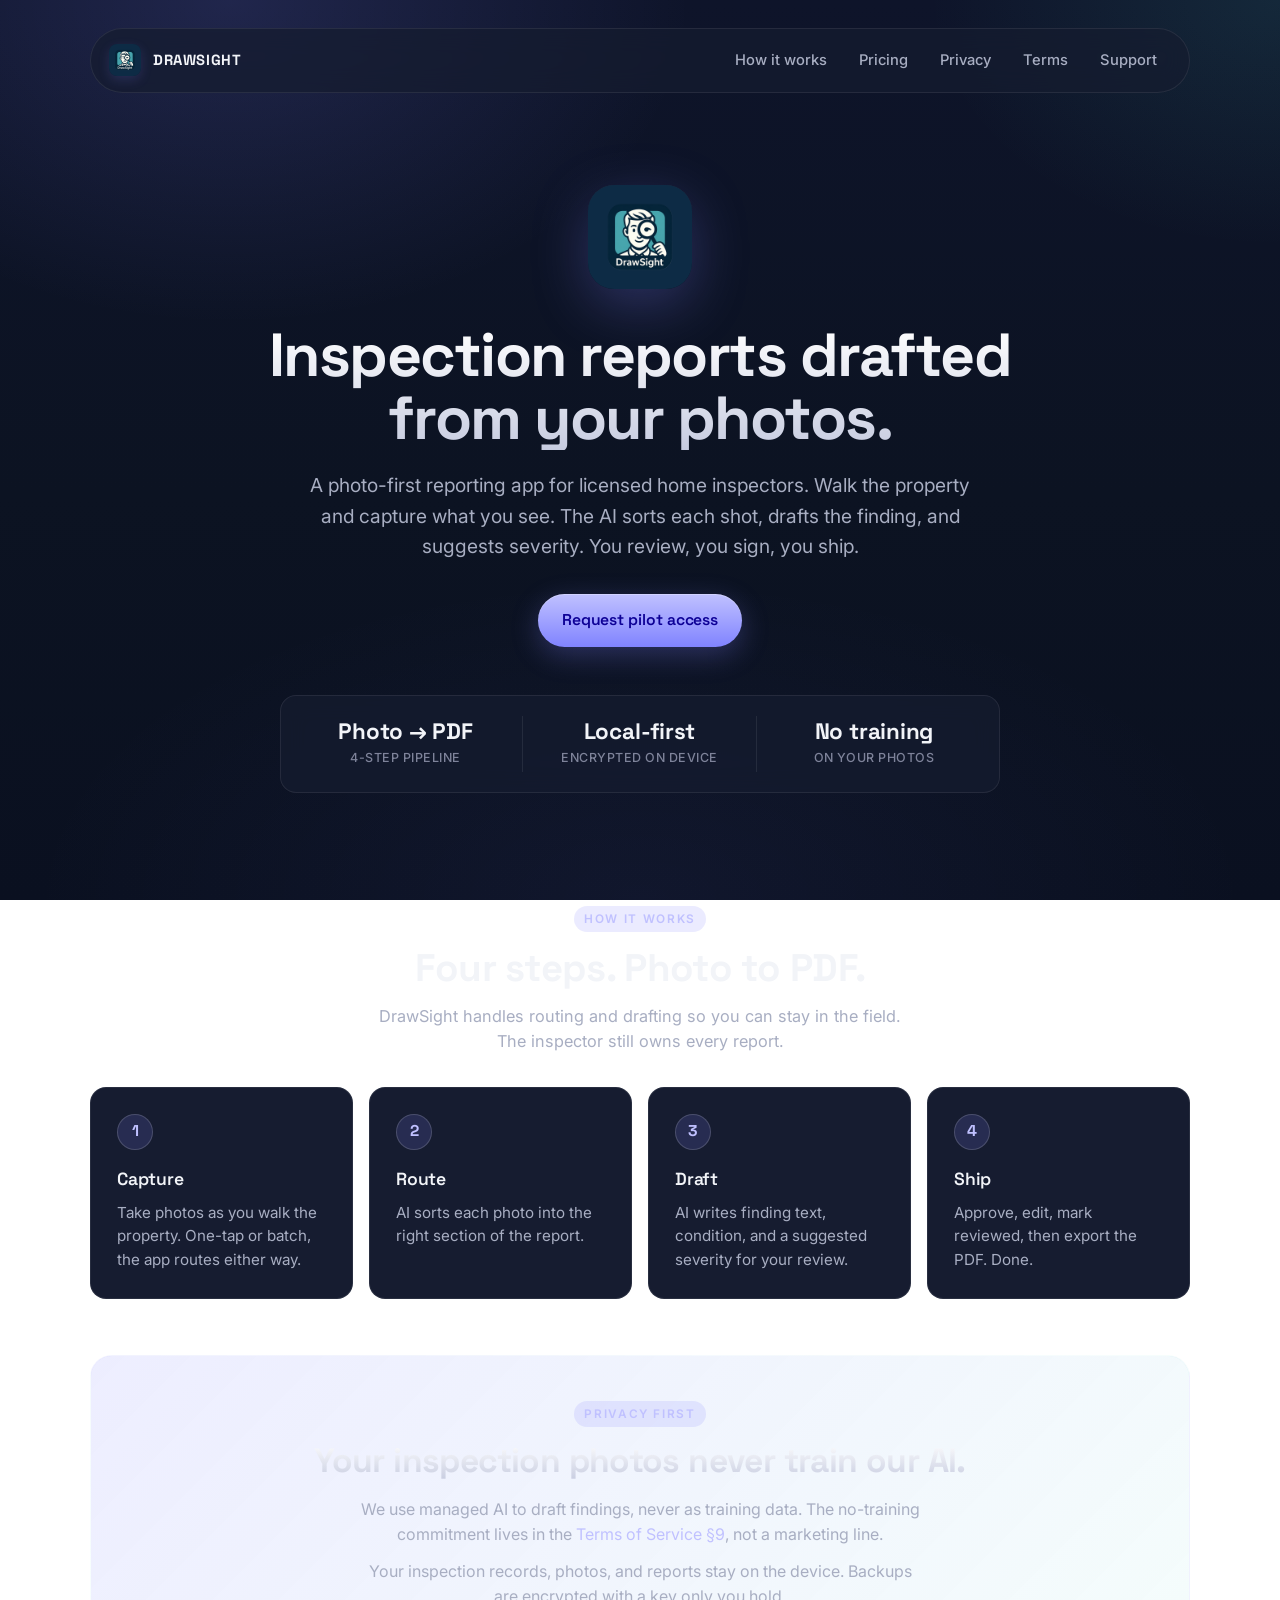
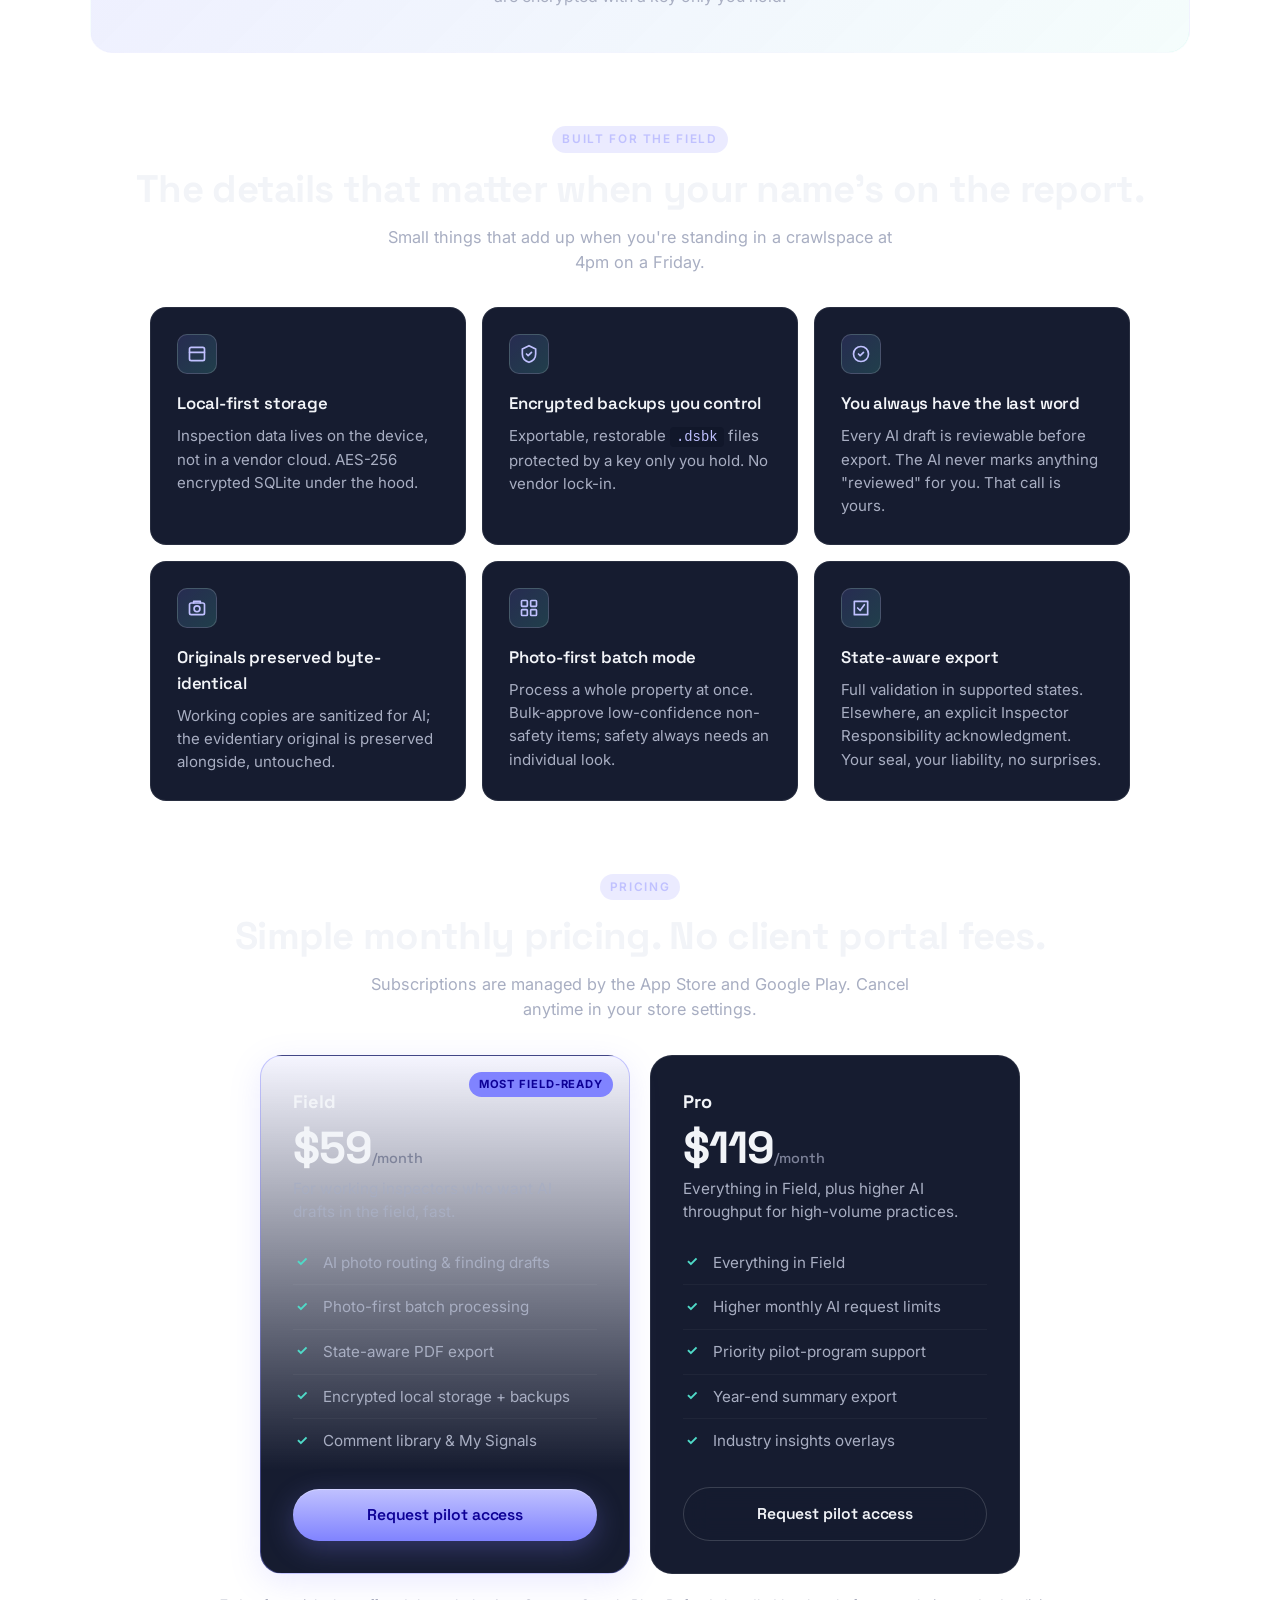
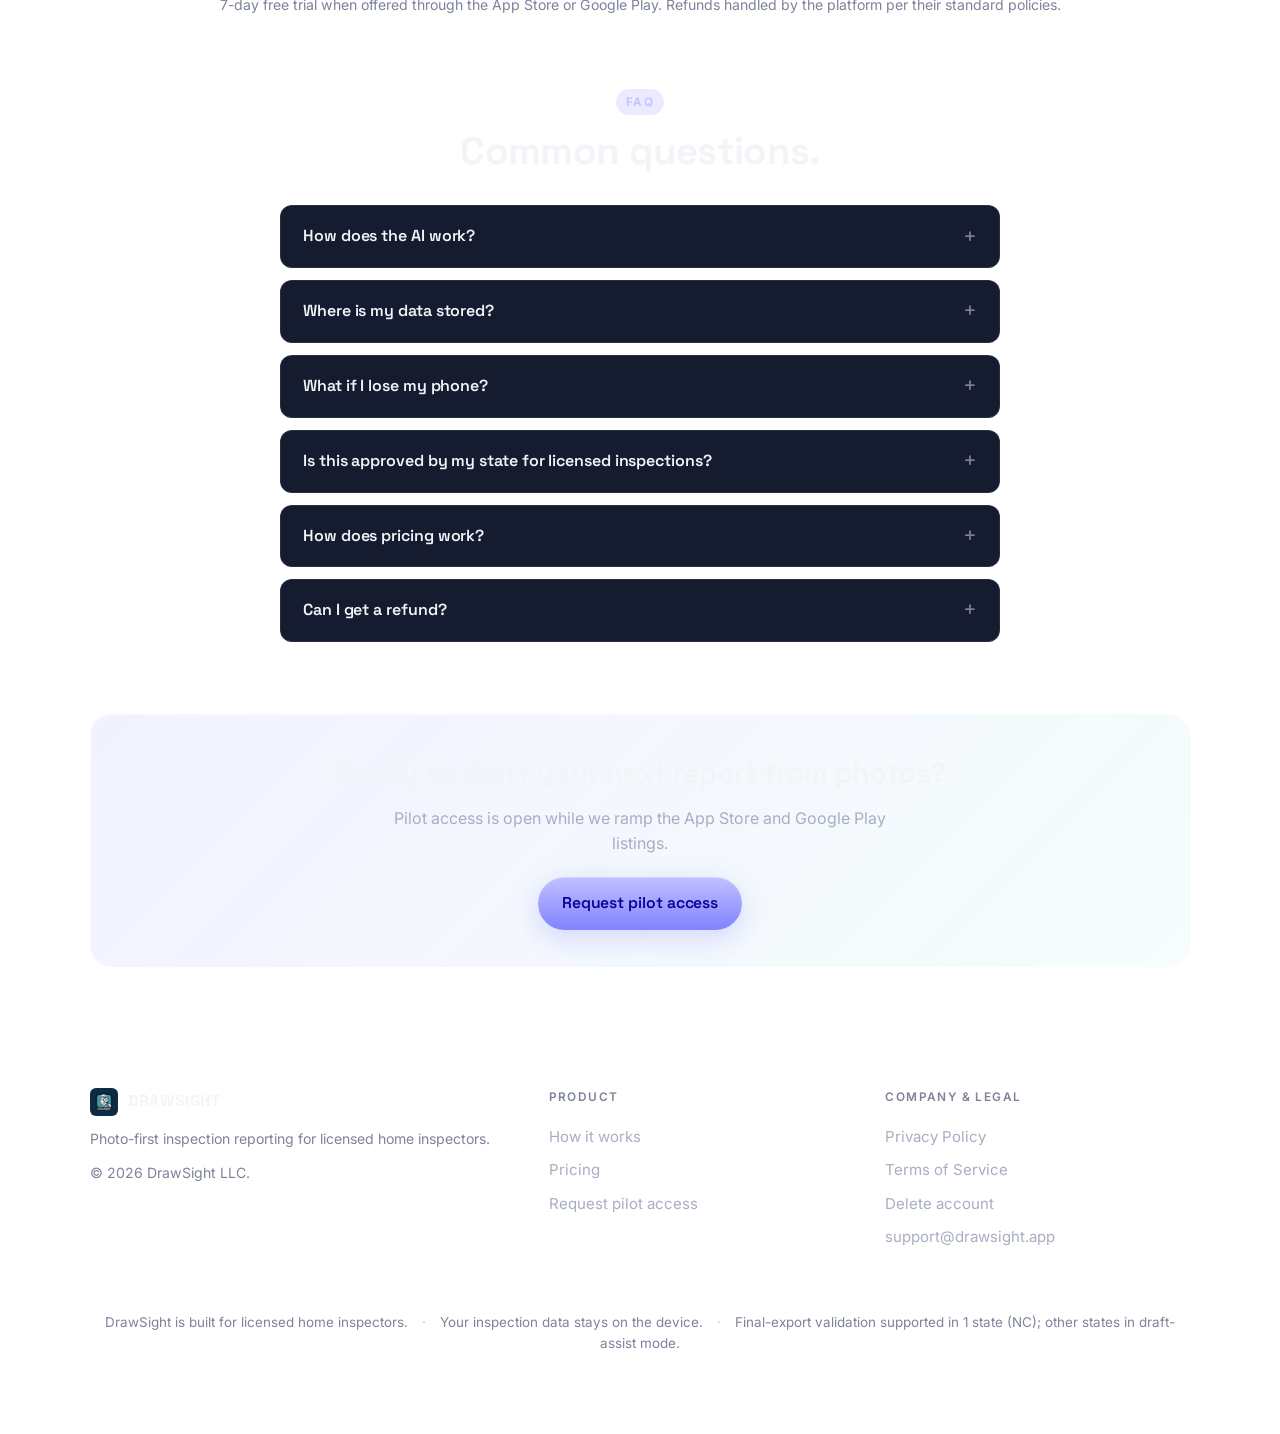
==== commit a87804b2: "Sync from app repo: premium polish + copy passes Mirrors the docs/ output of Corporalv1/DrawSight 5a" ====
--- a/index.html
+++ b/index.html
@@ -3,12 +3,12 @@
 <head>
     <meta charset="UTF-8">
     <meta name="viewport" content="width=device-width, initial-scale=1.0">
-    <title>DrawSight — Photo-First Inspection Reporting</title>
+    <title>DrawSight · Photo-First Inspection Reporting</title>
     <meta name="description" content="DrawSight drafts home inspection reports from your photos. AI sorts, drafts, and suggests severity. You review and ship. Local-first storage, encrypted backups, no AI training on your inspection data.">
     <meta name="author" content="DrawSight LLC">
     <meta name="robots" content="index, follow">
     <meta name="theme-color" content="#0C1322">
-    <meta property="og:title" content="DrawSight — Photo-First Inspection Reporting">
+    <meta property="og:title" content="DrawSight · Photo-First Inspection Reporting">
     <meta property="og:description" content="AI drafts home inspection reports from your photos. You review and ship. Local-first, encrypted, no AI training on your data.">
     <meta property="og:url" content="https://drawsight.app/">
     <meta property="og:type" content="website">
@@ -17,6 +17,9 @@
     <link rel="canonical" href="https://drawsight.app/">
     <link rel="icon" type="image/png" href="assets/logo.png">
     <link rel="apple-touch-icon" href="assets/logo.png">
+    <link rel="preconnect" href="https://fonts.googleapis.com">
+    <link rel="preconnect" href="https://fonts.gstatic.com" crossorigin>
+    <link rel="stylesheet" href="https://fonts.googleapis.com/css2?family=Inter:wght@400;500;600;700&family=Space+Grotesk:wght@500;600;700&display=swap">
     <link rel="stylesheet" href="style.css">
 </head>
 <body>
@@ -27,9 +30,10 @@
                 <span>DrawSight</span>
             </a>
             <div class="nav-links">
+                <a href="#how-it-works">How it works</a>
+                <a href="#pricing">Pricing</a>
                 <a href="privacy-policy.html">Privacy</a>
                 <a href="terms-of-service.html">Terms</a>
-                <a href="delete-account.html">Delete account</a>
                 <a href="mailto:support@drawsight.app">Support</a>
             </div>
         </nav>
@@ -38,8 +42,9 @@
             <img class="hero-logo" src="assets/logo.png" alt="DrawSight app icon">
             <h1>Inspection reports drafted from your photos.</h1>
             <p class="lede">
-                DrawSight is a photo-first reporting app for home inspectors. Capture as you walk
-                the property. AI sorts, drafts, and suggests severity. You review and ship.
+                A photo-first reporting app for licensed home inspectors. Walk the
+                property and capture what you see. The AI sorts each shot, drafts the
+                finding, and suggests severity. You review, you sign, you ship.
             </p>
             <div class="cta-row">
                 <!-- TODO(L): replace with real TestFlight / Play store URLs once
@@ -48,7 +53,21 @@
                 <a class="btn btn-primary" href="mailto:support@drawsight.app?subject=DrawSight%20pilot%20interest">
                     Request pilot access
                 </a>
-                <a class="btn btn-secondary" href="#how-it-works">See how it works</a>
+            </div>
+
+            <div class="hero-stats" role="list" aria-label="Product highlights">
+                <div class="stat" role="listitem">
+                    <div class="stat-value">Photo → PDF</div>
+                    <div class="stat-label">4-step pipeline</div>
+                </div>
+                <div class="stat" role="listitem">
+                    <div class="stat-value">Local-first</div>
+                    <div class="stat-label">Encrypted on device</div>
+                </div>
+                <div class="stat" role="listitem">
+                    <div class="stat-value">No training</div>
+                    <div class="stat-label">On your photos</div>
+                </div>
             </div>
         </section>
 
@@ -64,7 +83,7 @@
                 <article class="card">
                     <span class="num">1</span>
                     <h3>Capture</h3>
-                    <p>Take photos as you walk the property. One-tap or batch — the app routes either way.</p>
+                    <p>Take photos as you walk the property. One-tap or batch, the app routes either way.</p>
                 </article>
                 <article class="card">
                     <span class="num">2</span>
@@ -89,8 +108,8 @@
             <span class="eyebrow">Privacy first</span>
             <h2 id="privacy-pitch">Your inspection photos never train our AI.</h2>
             <p>
-                DrawSight uses managed AI to draft findings — never as training data. The
-                no-training commitment is in the <a href="terms-of-service.html#content">Terms of Service §9</a>,
+                We use managed AI to draft findings, never as training data. The
+                no-training commitment lives in the <a href="terms-of-service.html#content">Terms of Service §9</a>,
                 not a marketing line.
             </p>
             <p>
@@ -99,19 +118,99 @@
             </p>
         </section>
 
-        <!-- ── Built for inspectors ───────────────────────────────── -->
+        <!-- ── Built for inspectors (feature grid w/ inline SVG icons) ─── -->
         <section>
             <div class="section-head">
-                <span class="eyebrow">Built for inspectors, not interns</span>
-                <h2>Field-ready discipline.</h2>
-            </div>
-            <ul class="trust-list">
-                <li>Local-first storage — your inspection data lives on the device, not in a vendor's cloud account.</li>
-                <li>AES-256 encrypted backups — exportable, restorable, controlled by you.</li>
-                <li>Inspector keeps final say — every AI draft is reviewable before export. AI never marks a finding "reviewed."</li>
-                <li>Original photo evidence preserved byte-identical alongside the working copy. No silent re-encoding.</li>
-                <li>Photo-first batch mode for high-volume inspections. Approve in bulk, but safety findings always need an individual look.</li>
-            </ul>
+                <span class="eyebrow">Built for the field</span>
+                <h2>The details that matter when your name's on the report.</h2>
+                <p>Small things that add up when you're standing in a crawlspace at 4pm on a Friday.</p>
+            </div>
+            <div class="feature-grid">
+                <article class="feature">
+                    <span class="icon" aria-hidden="true">
+                        <svg width="20" height="20" viewBox="0 0 24 24" fill="none" stroke="currentColor" stroke-width="2" stroke-linecap="round" stroke-linejoin="round"><rect x="3" y="4" width="18" height="16" rx="2"/><path d="M3 10h18"/></svg>
+                    </span>
+                    <h3>Local-first storage</h3>
+                    <p>Inspection data lives on the device, not in a vendor cloud. AES-256 encrypted SQLite under the hood.</p>
+                </article>
+                <article class="feature">
+                    <span class="icon" aria-hidden="true">
+                        <svg width="20" height="20" viewBox="0 0 24 24" fill="none" stroke="currentColor" stroke-width="2" stroke-linecap="round" stroke-linejoin="round"><path d="M12 2 4 6v6c0 5 3.5 8.5 8 10 4.5-1.5 8-5 8-10V6l-8-4z"/><path d="m9 12 2 2 4-4"/></svg>
+                    </span>
+                    <h3>Encrypted backups you control</h3>
+                    <p>Exportable, restorable <code>.dsbk</code> files protected by a key only you hold. No vendor lock-in.</p>
+                </article>
+                <article class="feature">
+                    <span class="icon" aria-hidden="true">
+                        <svg width="20" height="20" viewBox="0 0 24 24" fill="none" stroke="currentColor" stroke-width="2" stroke-linecap="round" stroke-linejoin="round"><circle cx="12" cy="12" r="9"/><path d="m9 12 2 2 4-4"/></svg>
+                    </span>
+                    <h3>You always have the last word</h3>
+                    <p>Every AI draft is reviewable before export. The AI never marks anything "reviewed" for you. That call is yours.</p>
+                </article>
+                <article class="feature">
+                    <span class="icon" aria-hidden="true">
+                        <svg width="20" height="20" viewBox="0 0 24 24" fill="none" stroke="currentColor" stroke-width="2" stroke-linecap="round" stroke-linejoin="round"><rect x="3" y="6" width="18" height="14" rx="2"/><circle cx="12" cy="13" r="3.5"/><path d="M8 6V4h8v2"/></svg>
+                    </span>
+                    <h3>Originals preserved byte-identical</h3>
+                    <p>Working copies are sanitized for AI; the evidentiary original is preserved alongside, untouched.</p>
+                </article>
+                <article class="feature">
+                    <span class="icon" aria-hidden="true">
+                        <svg width="20" height="20" viewBox="0 0 24 24" fill="none" stroke="currentColor" stroke-width="2" stroke-linecap="round" stroke-linejoin="round"><rect x="3" y="3" width="7" height="7" rx="1"/><rect x="14" y="3" width="7" height="7" rx="1"/><rect x="3" y="14" width="7" height="7" rx="1"/><rect x="14" y="14" width="7" height="7" rx="1"/></svg>
+                    </span>
+                    <h3>Photo-first batch mode</h3>
+                    <p>Process a whole property at once. Bulk-approve low-confidence non-safety items; safety always needs an individual look.</p>
+                </article>
+                <article class="feature">
+                    <span class="icon" aria-hidden="true">
+                        <svg width="20" height="20" viewBox="0 0 24 24" fill="none" stroke="currentColor" stroke-width="2" stroke-linecap="round" stroke-linejoin="round"><path d="M4 4h16v16H4z"/><path d="m8 12 3 3 5-7"/></svg>
+                    </span>
+                    <h3>State-aware export</h3>
+                    <p>Full validation in supported states. Elsewhere, an explicit Inspector Responsibility acknowledgment. Your seal, your liability, no surprises.</p>
+                </article>
+            </div>
+        </section>
+
+        <!-- ── Pricing ──────────────────────────────────────────────── -->
+        <section id="pricing">
+            <div class="section-head">
+                <span class="eyebrow">Pricing</span>
+                <h2>Simple monthly pricing. No client portal fees.</h2>
+                <p>Subscriptions are managed by the App Store and Google Play. Cancel anytime in your store settings.</p>
+            </div>
+            <div class="pricing-grid">
+                <article class="price-card featured">
+                    <div class="tier-name">Field</div>
+                    <div class="price">$59<small>/month</small></div>
+                    <p class="tier-blurb">For working inspectors who want AI drafts in the field, fast.</p>
+                    <ul>
+                        <li>AI photo routing &amp; finding drafts</li>
+                        <li>Photo-first batch processing</li>
+                        <li>State-aware PDF export</li>
+                        <li>Encrypted local storage + backups</li>
+                        <li>Comment library &amp; My Signals</li>
+                    </ul>
+                    <a class="btn btn-primary" href="mailto:support@drawsight.app?subject=DrawSight%20pilot%20interest%20%E2%80%94%20Field">
+                        Request pilot access
+                    </a>
+                </article>
+                <article class="price-card">
+                    <div class="tier-name">Pro</div>
+                    <div class="price">$119<small>/month</small></div>
+                    <p class="tier-blurb">Everything in Field, plus higher AI throughput for high-volume practices.</p>
+                    <ul>
+                        <li>Everything in Field</li>
+                        <li>Higher monthly AI request limits</li>
+                        <li>Priority pilot-program support</li>
+                        <li>Year-end summary export</li>
+                        <li>Industry insights overlays</li>
+                    </ul>
+                    <a class="btn btn-secondary" href="mailto:support@drawsight.app?subject=DrawSight%20pilot%20interest%20%E2%80%94%20Pro">
+                        Request pilot access
+                    </a>
+                </article>
+            </div>
+            <p class="price-note">7-day free trial when offered through the App Store or Google Play. Refunds handled by the platform per their standard policies.</p>
         </section>
 
         <!-- ── FAQ ────────────────────────────────────────────────── -->
@@ -138,7 +237,7 @@
                 <details>
                     <summary>What if I lose my phone?</summary>
                     <p>Restore an encrypted <code>.dsbk</code> backup on a new device. If you didn't keep a backup,
-                        the local data is gone — that's the local-first trade-off. We can rebind your subscription
+                        the local data is gone. That's the local-first trade-off. We can rebind your subscription
                         to the new install via the email-claim flow inside the app.</p>
                 </details>
                 <details>
@@ -146,45 +245,62 @@
                     <p>North Carolina is the current narrow full-support launch state for final export. Other
                         states are in draft-assist mode while state-specific export rules continue to mature. In
                         non-full-support states, final export requires an explicit Inspector Responsibility
-                        acknowledgment, recorded as an audit event on the report — the inspector's license and
+                        acknowledgment, recorded as an audit event on the report. The inspector's license and
                         seal carry the liability either way.</p>
                 </details>
                 <details>
-                    <summary>How much does it cost?</summary>
-                    <p>Field tier is $59/month, Pro tier is $119/month. Subscriptions are managed by the App Store
-                        and Google Play. <a href="mailto:support@drawsight.app?subject=DrawSight%20pilot%20interest">Email support</a>
+                    <summary>How does pricing work?</summary>
+                    <p>See <a href="#pricing">Pricing</a> above. Field is $59/mo, Pro is $119/mo, both billed
+                        monthly through the App Store or Google Play. <a href="mailto:support@drawsight.app?subject=DrawSight%20pilot%20interest">Email support</a>
                         for pilot access during the pre-launch period.</p>
                 </details>
                 <details>
                     <summary>Can I get a refund?</summary>
                     <p>Refunds are handled by the App Store or Google Play per their standard policies. We don't
-                        process payments directly — they do.</p>
-                </details>
-            </div>
+                        process payments directly. They do.</p>
+                </details>
+            </div>
+        </section>
+
+        <!-- ── Closing CTA strip ────────────────────────────────────── -->
+        <section class="cta-strip">
+            <h3>Ready to draft your next report from photos?</h3>
+            <p>Pilot access is open while we ramp the App Store and Google Play listings.</p>
+            <a class="btn btn-primary" href="mailto:support@drawsight.app?subject=DrawSight%20pilot%20interest">
+                Request pilot access
+            </a>
         </section>
 
         <!-- ── Footer ─────────────────────────────────────────────── -->
         <footer class="footer">
             <div class="footer-col">
-                <h4>DrawSight</h4>
-                <p>Photo-first inspection reporting for home inspectors.</p>
+                <span class="footer-brand">
+                    <img src="assets/logo.png" alt="" aria-hidden="true">
+                    <span>DrawSight</span>
+                </span>
+                <p>Photo-first inspection reporting for licensed home inspectors.</p>
                 <p style="margin-top: 12px;">© 2026 DrawSight LLC.</p>
             </div>
             <div class="footer-col">
-                <h4>Legal</h4>
+                <h4>Product</h4>
+                <a href="#how-it-works">How it works</a>
+                <a href="#pricing">Pricing</a>
+                <a href="mailto:support@drawsight.app?subject=DrawSight%20pilot%20interest">Request pilot access</a>
+            </div>
+            <div class="footer-col">
+                <h4>Company &amp; legal</h4>
                 <a href="privacy-policy.html">Privacy Policy</a>
                 <a href="terms-of-service.html">Terms of Service</a>
                 <a href="delete-account.html">Delete account</a>
-            </div>
-            <div class="footer-col">
-                <h4>Contact</h4>
                 <a href="mailto:support@drawsight.app">support@drawsight.app</a>
-                <p style="margin-top: 12px;">Final-export validation supported in 1 state (NC). Other states in
-                    draft-assist mode.</p>
             </div>
         </footer>
         <div class="footer-bottom">
-            DrawSight is built for licensed home inspectors. Your inspection data stays on the device.
+            DrawSight is built for licensed home inspectors.
+            <span class="dot">·</span>
+            Your inspection data stays on the device.
+            <span class="dot">·</span>
+            Final-export validation supported in 1 state (NC); other states in draft-assist mode.
         </div>
     </div>
 </body>
--- a/style.css
+++ b/style.css
@@ -1,131 +1,679 @@
 /* DrawSight public site — shared design system.
- * Workstream L (2026-05-02). Single stylesheet for index, privacy,
- * terms, delete-account. No frameworks, no JS dependencies.
+ * Workstream L (2026-05-02) initial. Premium polish 2026-05-02 evening:
+ * webfonts wired (Space Grotesk + Inter), hero stat strip, pricing
+ * section, "at a glance" legal callouts, refined cards / buttons /
+ * dividers / footer.
  *
- * Brand tokens mirror the in-app dark palette so the public site
- * reads as the same product:
+ * Brand tokens mirror the in-app dark palette (Architectural Ledger
+ * design system) so the public site reads as the same product:
  *   --primary       : #8083FF  (primaryContainer, dark mode)
  *   --primary-soft  : #C0C1FF  (primary, dark mode — used for hovers)
  *   --tertiary      : #4FDBC8  (cyan accent, dark mode)
  *   --bg            : #0C1322  (scaffold background)
+ *
+ * Type system mirrors lib/core/app_typography.dart:
+ *   Headings: Space Grotesk (geometric authority)
+ *   Body / labels: Inter (field-readable)
  */
 
 :root {
   --primary: #8083FF;
   --primary-soft: #C0C1FF;
+  --primary-deep: #494BD6;
   --primary-glow: rgba(128, 131, 255, 0.16);
+  --primary-glow-strong: rgba(128, 131, 255, 0.28);
   --tertiary: #4FDBC8;
+  --tertiary-glow: rgba(79, 219, 200, 0.18);
   --bg: #0C1322;
-  --bg-grad: radial-gradient(circle at top left, rgba(128, 131, 255, 0.10), transparent 36%),
-             radial-gradient(circle at bottom right, rgba(79, 219, 200, 0.06), transparent 38%),
-             linear-gradient(180deg, #0E142A, #0C1322 65%);
+  --bg-grad:
+    radial-gradient(ellipse 60% 60% at 18% 0%, rgba(128, 131, 255, 0.16), transparent 60%),
+    radial-gradient(ellipse 50% 50% at 100% 0%, rgba(79, 219, 200, 0.10), transparent 55%),
+    radial-gradient(ellipse 80% 60% at 50% 100%, rgba(128, 131, 255, 0.06), transparent 60%),
+    linear-gradient(180deg, #0E142A 0%, #0C1322 55%, #0A1020 100%);
   --surface: #161C30;
   --surface-high: #1E2540;
   --surface-low: #11172A;
+  --surface-glass: rgba(22, 28, 48, 0.72);
   --text: #F2F4F8;
   --text-soft: #A8AEC2;
   --text-muted: #7E839A;
   --outline: rgba(255, 255, 255, 0.08);
   --outline-strong: rgba(255, 255, 255, 0.16);
+  --outline-soft: rgba(255, 255, 255, 0.04);
   --warning: #FFB95F;
-  --shadow: 0 1px 2px rgba(0, 0, 0, 0.18), 0 16px 48px rgba(0, 0, 0, 0.32);
+  --shadow-sm: 0 1px 2px rgba(0, 0, 0, 0.18);
+  --shadow-md: 0 1px 2px rgba(0, 0, 0, 0.18), 0 8px 24px rgba(0, 0, 0, 0.24);
+  --shadow-lg: 0 1px 2px rgba(0, 0, 0, 0.18), 0 16px 48px rgba(0, 0, 0, 0.32);
+  --shadow-glow: 0 8px 32px var(--primary-glow), 0 1px 0 rgba(255, 255, 255, 0.06) inset;
+  --font-heading: "Space Grotesk", -apple-system, BlinkMacSystemFont, "Segoe UI", Roboto, sans-serif;
+  --font-body: "Inter", -apple-system, BlinkMacSystemFont, "Segoe UI", Roboto, "Helvetica Neue", Arial, sans-serif;
+  --radius-sm: 8px;
+  --radius-md: 12px;
+  --radius-lg: 16px;
+  --radius-xl: 22px;
 }
 
 * { box-sizing: border-box; margin: 0; padding: 0; }
 
-html { -webkit-text-size-adjust: 100%; }
+html {
+  -webkit-text-size-adjust: 100%;
+  scroll-behavior: smooth;
+}
 
 body {
   min-height: 100vh;
   background: var(--bg-grad);
-  color: var(--text);
-  font-family: -apple-system, BlinkMacSystemFont, "Segoe UI", Roboto, "Helvetica Neue", Arial, sans-serif;
+  background-attachment: fixed;
+  color: var(--text);
+  font-family: var(--font-body);
   font-size: 16px;
   line-height: 1.55;
   -webkit-font-smoothing: antialiased;
+  text-rendering: optimizeLegibility;
 }
 
 a { color: var(--primary-soft); text-decoration: none; transition: color 0.15s ease; }
 a:hover { color: var(--text); }
-code { font-family: "SF Mono", Menlo, Consolas, "Liberation Mono", monospace; background: var(--surface-low); padding: 2px 6px; border-radius: 4px; font-size: 0.92em; color: var(--primary-soft); }
+code {
+  font-family: "SF Mono", Menlo, Consolas, "Liberation Mono", monospace;
+  background: var(--surface-low);
+  padding: 2px 6px;
+  border-radius: 4px;
+  font-size: 0.92em;
+  color: var(--primary-soft);
+}
+
+h1, h2, h3, h4, h5 { font-family: var(--font-heading); }
 
 .shell { width: min(1100px, calc(100% - 32px)); margin: 0 auto; padding: 28px 0 80px; }
 
 /* ── Nav ─────────────────────────────────────────────────────────── */
-.nav { display: flex; flex-wrap: wrap; align-items: center; justify-content: space-between; gap: 16px; margin-bottom: 28px; }
-.brand { display: inline-flex; align-items: center; gap: 12px; font-weight: 700; letter-spacing: 0.04em; text-transform: uppercase; font-size: 0.92rem; color: var(--text); }
-.brand img { width: 36px; height: 36px; border-radius: 8px; }
-.nav-links { display: flex; flex-wrap: wrap; gap: 6px; }
-.nav-links a { padding: 8px 14px; border-radius: 999px; color: var(--text-soft); font-size: 0.92rem; font-weight: 500; }
-.nav-links a:hover { color: var(--text); background: var(--surface); }
+.nav {
+  display: flex;
+  flex-wrap: wrap;
+  align-items: center;
+  justify-content: space-between;
+  gap: 16px;
+  margin-bottom: 28px;
+  padding: 12px 18px;
+  background: var(--surface-glass);
+  border: 1px solid var(--outline);
+  border-radius: 999px;
+  backdrop-filter: blur(12px);
+  -webkit-backdrop-filter: blur(12px);
+}
+.brand {
+  display: inline-flex;
+  align-items: center;
+  gap: 12px;
+  font-family: var(--font-heading);
+  font-weight: 700;
+  letter-spacing: 0.04em;
+  text-transform: uppercase;
+  font-size: 0.92rem;
+  color: var(--text);
+}
+.brand img {
+  width: 32px;
+  height: 32px;
+  border-radius: 8px;
+  box-shadow: 0 4px 12px var(--primary-glow);
+}
+.nav-links { display: flex; flex-wrap: wrap; gap: 4px; }
+.nav-links a {
+  padding: 8px 14px;
+  border-radius: 999px;
+  color: var(--text-soft);
+  font-size: 0.92rem;
+  font-weight: 500;
+}
+.nav-links a:hover { color: var(--text); background: var(--surface-high); }
 
 /* ── Hero ────────────────────────────────────────────────────────── */
-.hero { padding: 56px 0 32px; text-align: center; }
-.hero img.hero-logo { width: 96px; height: 96px; border-radius: 22px; box-shadow: 0 10px 40px var(--primary-glow); margin-bottom: 24px; }
-.hero h1 { font-size: clamp(2.2rem, 5vw, 3.6rem); line-height: 1.05; letter-spacing: -0.02em; font-weight: 700; max-width: 22ch; margin: 0 auto 18px; }
-.hero p.lede { max-width: 56ch; margin: 0 auto; color: var(--text-soft); font-size: clamp(1rem, 1.5vw, 1.18rem); line-height: 1.55; }
-
-.cta-row { display: flex; flex-wrap: wrap; justify-content: center; gap: 12px; margin-top: 28px; }
-.btn { display: inline-flex; align-items: center; justify-content: center; gap: 8px; padding: 14px 22px; border-radius: 999px; font-weight: 600; font-size: 0.98rem; transition: transform 0.15s ease, box-shadow 0.15s ease, background 0.15s ease; cursor: pointer; border: none; min-height: 48px; }
-.btn-primary { background: var(--primary); color: #0D0096; box-shadow: 0 1px 0 rgba(255, 255, 255, 0.18) inset, 0 8px 24px var(--primary-glow); }
-.btn-primary:hover { background: var(--primary-soft); color: #1000A9; transform: translateY(-1px); }
-.btn-secondary { background: var(--surface); color: var(--text); border: 1px solid var(--outline-strong); }
-.btn-secondary:hover { background: var(--surface-high); }
+.hero { padding: 64px 0 40px; text-align: center; position: relative; }
+.hero img.hero-logo {
+  width: 104px;
+  height: 104px;
+  border-radius: 26px;
+  box-shadow: 0 16px 56px var(--primary-glow-strong), 0 1px 0 rgba(255, 255, 255, 0.10) inset;
+  margin-bottom: 28px;
+  animation: heroFloat 6s ease-in-out infinite;
+}
+@keyframes heroFloat {
+  0%, 100% { transform: translateY(0); }
+  50% { transform: translateY(-4px); }
+}
+.hero h1 {
+  font-family: var(--font-heading);
+  font-size: clamp(2.4rem, 5.4vw, 3.8rem);
+  line-height: 1.04;
+  letter-spacing: -0.025em;
+  font-weight: 700;
+  max-width: 22ch;
+  margin: 0 auto 20px;
+  background: linear-gradient(180deg, #FFFFFF 0%, #C7CCE0 100%);
+  -webkit-background-clip: text;
+  background-clip: text;
+  -webkit-text-fill-color: transparent;
+}
+.hero p.lede {
+  max-width: 58ch;
+  margin: 0 auto;
+  color: var(--text-soft);
+  font-size: clamp(1.04rem, 1.5vw, 1.2rem);
+  line-height: 1.6;
+}
+
+.cta-row { display: flex; flex-wrap: wrap; justify-content: center; gap: 12px; margin-top: 32px; }
+.btn {
+  display: inline-flex;
+  align-items: center;
+  justify-content: center;
+  gap: 8px;
+  padding: 14px 24px;
+  border-radius: 999px;
+  font-family: var(--font-heading);
+  font-weight: 600;
+  font-size: 0.98rem;
+  letter-spacing: -0.005em;
+  transition: transform 0.18s ease, box-shadow 0.18s ease, background 0.18s ease;
+  cursor: pointer;
+  border: none;
+  min-height: 48px;
+  position: relative;
+  overflow: hidden;
+}
+.btn-primary {
+  background: linear-gradient(180deg, var(--primary-soft) 0%, var(--primary) 100%);
+  color: #0D0096;
+  box-shadow: 0 1px 0 rgba(255, 255, 255, 0.28) inset, 0 8px 28px var(--primary-glow-strong);
+}
+.btn-primary:hover {
+  transform: translateY(-2px);
+  box-shadow: 0 1px 0 rgba(255, 255, 255, 0.32) inset, 0 12px 36px var(--primary-glow-strong);
+}
+.btn-primary:active { transform: translateY(0); }
+.btn-secondary {
+  background: var(--surface-glass);
+  color: var(--text);
+  border: 1px solid var(--outline-strong);
+  backdrop-filter: blur(12px);
+  -webkit-backdrop-filter: blur(12px);
+}
+.btn-secondary:hover { background: var(--surface-high); border-color: rgba(255, 255, 255, 0.24); }
+
+/* ── Hero stat strip ─────────────────────────────────────────────── */
+.hero-stats {
+  display: grid;
+  gap: 0;
+  grid-template-columns: repeat(3, minmax(0, 1fr));
+  max-width: 720px;
+  margin: 48px auto 0;
+  padding: 20px 8px;
+  background: var(--surface-glass);
+  border: 1px solid var(--outline);
+  border-radius: var(--radius-lg);
+  backdrop-filter: blur(12px);
+  -webkit-backdrop-filter: blur(12px);
+}
+.hero-stats .stat {
+  text-align: center;
+  padding: 4px 16px;
+  border-right: 1px solid var(--outline);
+}
+.hero-stats .stat:last-child { border-right: 0; }
+.hero-stats .stat-value {
+  font-family: var(--font-heading);
+  font-size: clamp(1.1rem, 2vw, 1.4rem);
+  font-weight: 700;
+  letter-spacing: -0.01em;
+  color: var(--text);
+  margin-bottom: 4px;
+  line-height: 1.1;
+}
+.hero-stats .stat-label {
+  font-size: 0.78rem;
+  font-weight: 500;
+  letter-spacing: 0.04em;
+  color: var(--text-muted);
+  text-transform: uppercase;
+}
 
 /* ── Section heads ─────────────────────────────────────────────── */
-.section-head { text-align: center; margin: 56px 0 28px; }
-.section-head h2 { font-size: clamp(1.6rem, 3vw, 2.2rem); letter-spacing: -0.01em; font-weight: 700; margin-bottom: 12px; }
-.section-head p { max-width: 52ch; margin: 0 auto; color: var(--text-soft); }
-
-.eyebrow { display: inline-block; font-size: 0.78rem; font-weight: 700; letter-spacing: 0.12em; text-transform: uppercase; color: var(--primary-soft); margin-bottom: 12px; }
+.section-head { text-align: center; margin: 72px 0 32px; }
+.section-head h2 {
+  font-size: clamp(1.7rem, 3.2vw, 2.4rem);
+  letter-spacing: -0.018em;
+  font-weight: 700;
+  margin-bottom: 14px;
+  line-height: 1.15;
+}
+.section-head p { max-width: 54ch; margin: 0 auto; color: var(--text-soft); font-size: 1.02rem; }
+
+.eyebrow {
+  display: inline-flex;
+  align-items: center;
+  gap: 6px;
+  font-family: var(--font-body);
+  font-size: 0.74rem;
+  font-weight: 600;
+  letter-spacing: 0.14em;
+  text-transform: uppercase;
+  color: var(--primary-soft);
+  margin-bottom: 14px;
+  padding: 4px 10px;
+  background: var(--primary-glow);
+  border-radius: 999px;
+}
+
+/* Subtle hairline divider with center glyph between sections */
+.section-divider {
+  display: flex;
+  align-items: center;
+  justify-content: center;
+  gap: 16px;
+  margin: 56px auto 0;
+  max-width: 320px;
+  color: var(--text-muted);
+}
+.section-divider::before,
+.section-divider::after {
+  content: "";
+  flex: 1;
+  height: 1px;
+  background: linear-gradient(90deg, transparent, var(--outline-strong), transparent);
+}
+.section-divider span {
+  font-size: 0.72rem;
+  letter-spacing: 0.18em;
+  text-transform: uppercase;
+  color: var(--text-muted);
+}
 
 /* ── Cards / grid ───────────────────────────────────────────────── */
 .grid-4 { display: grid; gap: 16px; grid-template-columns: repeat(4, minmax(0, 1fr)); }
 .grid-3 { display: grid; gap: 16px; grid-template-columns: repeat(3, minmax(0, 1fr)); }
 .grid-2 { display: grid; gap: 16px; grid-template-columns: repeat(2, minmax(0, 1fr)); }
-.card { background: var(--surface); border: 1px solid var(--outline); border-radius: 16px; padding: 24px; }
-.card .num { display: inline-flex; align-items: center; justify-content: center; width: 32px; height: 32px; border-radius: 999px; background: var(--primary-glow); color: var(--primary-soft); font-weight: 700; font-size: 0.92rem; margin-bottom: 14px; }
-.card h3 { font-size: 1.08rem; font-weight: 600; margin-bottom: 8px; letter-spacing: -0.01em; }
-.card p { color: var(--text-soft); font-size: 0.95rem; }
+
+.card {
+  background: var(--surface);
+  border: 1px solid var(--outline);
+  border-radius: var(--radius-lg);
+  padding: 26px;
+  position: relative;
+  transition: transform 0.18s ease, border-color 0.18s ease, box-shadow 0.18s ease;
+}
+.card:hover {
+  transform: translateY(-2px);
+  border-color: var(--outline-strong);
+  box-shadow: var(--shadow-md);
+}
+.card .num {
+  display: inline-flex;
+  align-items: center;
+  justify-content: center;
+  width: 36px;
+  height: 36px;
+  border-radius: 999px;
+  background: var(--primary-glow);
+  color: var(--primary-soft);
+  font-family: var(--font-heading);
+  font-weight: 700;
+  font-size: 0.98rem;
+  margin-bottom: 16px;
+  border: 1px solid var(--outline-strong);
+}
+.card h3 {
+  font-size: 1.1rem;
+  font-weight: 600;
+  margin-bottom: 8px;
+  letter-spacing: -0.01em;
+  color: var(--text);
+}
+.card p { color: var(--text-soft); font-size: 0.95rem; line-height: 1.55; }
+
+/* ── Feature grid (richer card with inline SVG icon) ──────────────── */
+.feature-grid {
+  display: grid;
+  gap: 16px;
+  grid-template-columns: repeat(3, minmax(0, 1fr));
+  max-width: 980px;
+  margin: 0 auto;
+}
+.feature {
+  background: var(--surface);
+  border: 1px solid var(--outline);
+  border-radius: var(--radius-lg);
+  padding: 26px;
+  transition: transform 0.18s ease, border-color 0.18s ease, box-shadow 0.18s ease;
+}
+.feature:hover {
+  transform: translateY(-2px);
+  border-color: var(--outline-strong);
+  box-shadow: var(--shadow-md);
+}
+.feature .icon {
+  width: 40px;
+  height: 40px;
+  border-radius: 10px;
+  background: linear-gradient(135deg, var(--primary-glow) 0%, var(--tertiary-glow) 100%);
+  color: var(--primary-soft);
+  display: inline-flex;
+  align-items: center;
+  justify-content: center;
+  margin-bottom: 16px;
+  border: 1px solid var(--outline-strong);
+}
+.feature h3 {
+  font-size: 1.05rem;
+  font-weight: 600;
+  margin-bottom: 8px;
+  letter-spacing: -0.01em;
+  color: var(--text);
+}
+.feature p { color: var(--text-soft); font-size: 0.94rem; line-height: 1.55; }
 
 /* ── Privacy callout ────────────────────────────────────────────── */
-.callout { background: linear-gradient(135deg, rgba(128, 131, 255, 0.10), rgba(79, 219, 200, 0.04)); border: 1px solid var(--outline-strong); border-radius: 20px; padding: 36px; margin: 40px 0; text-align: center; }
-.callout h2 { font-size: clamp(1.5rem, 2.6vw, 2rem); margin-bottom: 14px; letter-spacing: -0.01em; }
+.callout {
+  background: linear-gradient(135deg, rgba(128, 131, 255, 0.14), rgba(79, 219, 200, 0.06));
+  border: 1px solid var(--outline-strong);
+  border-radius: var(--radius-xl);
+  padding: 44px 36px;
+  margin: 56px 0;
+  text-align: center;
+  position: relative;
+  overflow: hidden;
+}
+.callout::before {
+  content: "";
+  position: absolute;
+  inset: -1px;
+  border-radius: inherit;
+  padding: 1px;
+  background: linear-gradient(135deg, rgba(192, 193, 255, 0.4), transparent 50%, rgba(79, 219, 200, 0.3));
+  -webkit-mask: linear-gradient(#000, #000) content-box, linear-gradient(#000, #000);
+  -webkit-mask-composite: xor;
+  mask-composite: exclude;
+  pointer-events: none;
+}
+.callout h2 {
+  font-size: clamp(1.6rem, 2.8vw, 2.1rem);
+  margin-bottom: 16px;
+  letter-spacing: -0.018em;
+  line-height: 1.2;
+  background: linear-gradient(180deg, #FFFFFF 0%, #C7CCE0 100%);
+  -webkit-background-clip: text;
+  background-clip: text;
+  -webkit-text-fill-color: transparent;
+}
 .callout p { max-width: 56ch; margin: 0 auto; color: var(--text-soft); }
 .callout p + p { margin-top: 12px; }
 
-/* ── Trust bullets ──────────────────────────────────────────────── */
+/* ── Trust bullets (legacy — retained for compatibility) ─────────── */
 .trust-list { list-style: none; padding: 0; max-width: 60ch; margin: 0 auto; }
-.trust-list li { padding: 12px 0; border-bottom: 1px solid var(--outline); display: flex; align-items: flex-start; gap: 12px; color: var(--text-soft); }
+.trust-list li {
+  padding: 14px 0;
+  border-bottom: 1px solid var(--outline);
+  display: flex;
+  align-items: flex-start;
+  gap: 14px;
+  color: var(--text-soft);
+}
 .trust-list li:last-child { border-bottom: 0; }
-.trust-list li::before { content: "✓"; color: var(--tertiary); font-weight: 700; flex: 0 0 auto; }
+.trust-list li::before {
+  content: "✓";
+  color: var(--tertiary);
+  font-weight: 700;
+  flex: 0 0 auto;
+  width: 24px;
+  height: 24px;
+  border-radius: 999px;
+  background: var(--tertiary-glow);
+  display: inline-flex;
+  align-items: center;
+  justify-content: center;
+  font-size: 0.85rem;
+}
+
+/* ── Pricing ────────────────────────────────────────────────────── */
+.pricing-grid {
+  display: grid;
+  gap: 20px;
+  grid-template-columns: repeat(2, minmax(0, 1fr));
+  max-width: 760px;
+  margin: 0 auto;
+}
+.price-card {
+  background: var(--surface);
+  border: 1px solid var(--outline);
+  border-radius: var(--radius-xl);
+  padding: 32px;
+  display: flex;
+  flex-direction: column;
+  transition: transform 0.18s ease, border-color 0.18s ease, box-shadow 0.18s ease;
+}
+.price-card:hover { transform: translateY(-2px); border-color: var(--outline-strong); box-shadow: var(--shadow-md); }
+.price-card.featured {
+  border-color: rgba(128, 131, 255, 0.42);
+  background: linear-gradient(180deg, rgba(128, 131, 255, 0.08), var(--surface) 80%);
+  box-shadow: 0 8px 32px var(--primary-glow);
+  position: relative;
+}
+.price-card.featured::after {
+  content: "Most field-ready";
+  position: absolute;
+  top: 16px;
+  right: 16px;
+  background: var(--primary);
+  color: #0D0096;
+  font-family: var(--font-body);
+  font-size: 0.7rem;
+  font-weight: 700;
+  letter-spacing: 0.08em;
+  text-transform: uppercase;
+  padding: 4px 10px;
+  border-radius: 999px;
+}
+.price-card .tier-name {
+  font-family: var(--font-heading);
+  font-size: 1.14rem;
+  font-weight: 700;
+  letter-spacing: -0.005em;
+  color: var(--text);
+  margin-bottom: 10px;
+}
+.price-card .price {
+  font-family: var(--font-heading);
+  font-size: clamp(2.2rem, 4vw, 2.8rem);
+  font-weight: 700;
+  letter-spacing: -0.025em;
+  color: var(--text);
+  line-height: 1;
+  margin-bottom: 6px;
+}
+.price-card .price small {
+  font-size: 0.9rem;
+  font-weight: 500;
+  color: var(--text-muted);
+  letter-spacing: 0;
+}
+.price-card .tier-blurb {
+  color: var(--text-soft);
+  font-size: 0.96rem;
+  margin-bottom: 18px;
+  line-height: 1.5;
+}
+.price-card ul {
+  list-style: none;
+  padding: 0;
+  margin: 0 0 24px;
+  flex: 1;
+}
+.price-card ul li {
+  padding: 10px 0;
+  color: var(--text-soft);
+  font-size: 0.95rem;
+  display: flex;
+  align-items: flex-start;
+  gap: 12px;
+  border-bottom: 1px solid var(--outline-soft);
+}
+.price-card ul li:last-child { border-bottom: 0; }
+.price-card ul li::before {
+  content: "✓";
+  color: var(--tertiary);
+  font-weight: 700;
+  flex: 0 0 auto;
+  width: 18px;
+  height: 18px;
+  display: inline-flex;
+  align-items: center;
+  justify-content: center;
+  font-size: 0.85rem;
+  margin-top: 2px;
+}
+.price-card .btn { width: 100%; }
+.price-note {
+  text-align: center;
+  margin-top: 20px;
+  color: var(--text-muted);
+  font-size: 0.88rem;
+}
 
 /* ── FAQ accordion (no JS — uses <details>) ─────────────────────── */
-.faq { max-width: 700px; margin: 0 auto; }
-.faq details { background: var(--surface); border: 1px solid var(--outline); border-radius: 12px; padding: 0; margin-bottom: 12px; transition: border-color 0.15s ease; }
+.faq { max-width: 720px; margin: 0 auto; }
+.faq details {
+  background: var(--surface);
+  border: 1px solid var(--outline);
+  border-radius: var(--radius-md);
+  padding: 0;
+  margin-bottom: 12px;
+  transition: border-color 0.15s ease;
+}
 .faq details[open] { border-color: var(--outline-strong); }
-.faq summary { padding: 18px 22px; cursor: pointer; font-weight: 600; list-style: none; display: flex; justify-content: space-between; align-items: center; color: var(--text); }
+.faq summary {
+  padding: 18px 22px;
+  cursor: pointer;
+  font-family: var(--font-heading);
+  font-weight: 600;
+  list-style: none;
+  display: flex;
+  justify-content: space-between;
+  align-items: center;
+  color: var(--text);
+  letter-spacing: -0.005em;
+}
 .faq summary::-webkit-details-marker { display: none; }
-.faq summary::after { content: "+"; color: var(--text-muted); font-size: 1.4rem; line-height: 1; transition: transform 0.15s ease; }
-.faq details[open] summary::after { content: "−"; }
-.faq details p { padding: 0 22px 20px; color: var(--text-soft); font-size: 0.95rem; }
+.faq summary::after {
+  content: "+";
+  color: var(--text-muted);
+  font-size: 1.4rem;
+  line-height: 1;
+  transition: transform 0.15s ease;
+  font-weight: 400;
+}
+.faq details[open] summary::after { content: "−"; color: var(--primary-soft); }
+.faq details p { padding: 0 22px 20px; color: var(--text-soft); font-size: 0.95rem; line-height: 1.6; }
 .faq details a { color: var(--primary-soft); }
 
+/* ── Closing CTA strip (above footer) ────────────────────────────── */
+.cta-strip {
+  margin-top: 72px;
+  padding: 36px;
+  text-align: center;
+  background: linear-gradient(135deg, rgba(128, 131, 255, 0.10), rgba(79, 219, 200, 0.05));
+  border: 1px solid var(--outline-strong);
+  border-radius: var(--radius-xl);
+}
+.cta-strip h3 {
+  font-size: clamp(1.4rem, 2.4vw, 1.8rem);
+  letter-spacing: -0.018em;
+  font-weight: 700;
+  margin-bottom: 10px;
+  color: var(--text);
+}
+.cta-strip p { color: var(--text-soft); margin-bottom: 22px; max-width: 50ch; margin-left: auto; margin-right: auto; }
+
 /* ── Legal-page layout (privacy/terms/delete) ───────────────────── */
-.legal-page { display: grid; grid-template-columns: 240px minmax(0, 1fr); gap: 48px; align-items: start; margin-top: 16px; }
-.legal-toc { position: sticky; top: 24px; background: var(--surface); border: 1px solid var(--outline); border-radius: 12px; padding: 18px; }
+.legal-page { display: grid; grid-template-columns: 240px minmax(0, 1fr); gap: 56px; align-items: start; margin-top: 16px; }
+.legal-toc {
+  position: sticky;
+  top: 24px;
+  background: var(--surface);
+  border: 1px solid var(--outline);
+  border-radius: var(--radius-md);
+  padding: 20px;
+}
 .legal-toc .eyebrow { margin-bottom: 14px; }
 .legal-toc ul { list-style: none; padding: 0; }
-.legal-toc li { padding: 4px 0; }
-.legal-toc a { color: var(--text-soft); font-size: 0.92rem; line-height: 1.4; display: block; padding: 4px 8px; border-radius: 6px; }
-.legal-toc a:hover { color: var(--text); background: var(--surface-high); }
+.legal-toc li { padding: 2px 0; }
+.legal-toc a {
+  color: var(--text-soft);
+  font-size: 0.92rem;
+  line-height: 1.4;
+  display: block;
+  padding: 6px 10px;
+  border-radius: 6px;
+  border-left: 2px solid transparent;
+}
+.legal-toc a:hover { color: var(--text); background: var(--surface-high); border-left-color: var(--primary-soft); }
 
 .legal-body { max-width: 70ch; }
-.legal-body h1 { font-size: clamp(1.8rem, 3.5vw, 2.6rem); letter-spacing: -0.02em; margin-bottom: 14px; line-height: 1.15; }
-.legal-body .effective { display: inline-flex; gap: 8px; align-items: center; padding: 6px 12px; border-radius: 999px; background: var(--surface); border: 1px solid var(--outline); color: var(--text-soft); font-size: 0.86rem; margin-bottom: 28px; }
-.legal-body h2 { font-size: 1.32rem; font-weight: 600; margin: 36px 0 14px; letter-spacing: -0.005em; scroll-margin-top: 24px; }
-.legal-body h2:first-of-type { margin-top: 0; }
-.legal-body p, .legal-body li { color: var(--text-soft); font-size: 1rem; line-height: 1.7; }
+.legal-body h1 {
+  font-family: var(--font-heading);
+  font-size: clamp(1.9rem, 3.6vw, 2.7rem);
+  letter-spacing: -0.022em;
+  margin-bottom: 16px;
+  line-height: 1.12;
+  background: linear-gradient(180deg, #FFFFFF 0%, #C7CCE0 100%);
+  -webkit-background-clip: text;
+  background-clip: text;
+  -webkit-text-fill-color: transparent;
+}
+.legal-body .effective {
+  display: inline-flex;
+  gap: 8px;
+  align-items: center;
+  padding: 6px 14px;
+  border-radius: 999px;
+  background: var(--surface);
+  border: 1px solid var(--outline-strong);
+  color: var(--text-soft);
+  font-size: 0.86rem;
+  margin-bottom: 28px;
+}
+.legal-body .effective::before {
+  content: "";
+  width: 8px;
+  height: 8px;
+  border-radius: 999px;
+  background: var(--tertiary);
+  box-shadow: 0 0 8px var(--tertiary-glow);
+}
+.legal-body h2 {
+  font-family: var(--font-heading);
+  font-size: 1.36rem;
+  font-weight: 600;
+  margin: 40px 0 14px;
+  letter-spacing: -0.008em;
+  scroll-margin-top: 24px;
+  color: var(--text);
+  padding-top: 16px;
+  border-top: 1px solid var(--outline);
+  position: relative;
+}
+.legal-body h2:first-of-type { margin-top: 0; padding-top: 0; border-top: 0; }
+.legal-body h2::before {
+  content: "";
+  position: absolute;
+  top: -1px;
+  left: 0;
+  width: 32px;
+  height: 1px;
+  background: var(--primary-soft);
+}
+.legal-body h2:first-of-type::before { display: none; }
+.legal-body p, .legal-body li { color: var(--text-soft); font-size: 1rem; line-height: 1.72; }
 .legal-body p { margin-bottom: 14px; }
 .legal-body ul, .legal-body ol { padding-left: 24px; margin-bottom: 14px; }
 .legal-body li { margin-bottom: 8px; }
@@ -133,30 +681,139 @@
 .legal-body a { color: var(--primary-soft); border-bottom: 1px solid var(--outline-strong); }
 .legal-body a:hover { color: var(--text); border-color: var(--text); }
 
+/* "At a glance" highlights — premium summary card under legal H1.
+ * Pure presentation: lets readers see the load-bearing commitments
+ * at a glance without skipping the legally-binding body below. */
+.legal-glance {
+  background: linear-gradient(135deg, rgba(128, 131, 255, 0.08), rgba(79, 219, 200, 0.04));
+  border: 1px solid var(--outline-strong);
+  border-radius: var(--radius-lg);
+  padding: 22px 24px;
+  margin: 0 0 32px;
+}
+.legal-glance .eyebrow { margin-bottom: 12px; }
+.legal-glance h3 {
+  font-family: var(--font-heading);
+  font-size: 1rem;
+  font-weight: 600;
+  letter-spacing: -0.005em;
+  color: var(--text);
+  margin-bottom: 6px;
+}
+.legal-glance p {
+  color: var(--text-soft);
+  font-size: 0.94rem;
+  line-height: 1.55;
+  margin: 0;
+}
+.legal-glance .glance-grid {
+  display: grid;
+  gap: 14px;
+  grid-template-columns: repeat(2, minmax(0, 1fr));
+}
+.legal-glance .glance-item {
+  display: flex;
+  align-items: flex-start;
+  gap: 12px;
+}
+.legal-glance .glance-item .check {
+  flex: 0 0 auto;
+  width: 22px;
+  height: 22px;
+  border-radius: 999px;
+  background: var(--tertiary-glow);
+  color: var(--tertiary);
+  display: inline-flex;
+  align-items: center;
+  justify-content: center;
+  font-weight: 700;
+  font-size: 0.85rem;
+  margin-top: 2px;
+  border: 1px solid rgba(79, 219, 200, 0.32);
+}
+.legal-glance .glance-note {
+  margin-top: 14px;
+  padding-top: 14px;
+  border-top: 1px solid var(--outline);
+  font-size: 0.86rem;
+  color: var(--text-muted);
+}
+
 /* ── Footer ─────────────────────────────────────────────────────── */
-.footer { margin-top: 80px; padding-top: 32px; border-top: 1px solid var(--outline); display: grid; grid-template-columns: repeat(3, minmax(0, 1fr)); gap: 24px; }
-.footer-col h4 { font-size: 0.78rem; text-transform: uppercase; letter-spacing: 0.1em; color: var(--text-muted); margin-bottom: 12px; font-weight: 600; }
-.footer-col a { display: block; color: var(--text-soft); font-size: 0.94rem; padding: 4px 0; }
+.footer {
+  margin-top: 80px;
+  padding-top: 40px;
+  border-top: 1px solid var(--outline);
+  display: grid;
+  grid-template-columns: 1.4fr 1fr 1fr;
+  gap: 32px;
+}
+.footer-col h4 {
+  font-family: var(--font-body);
+  font-size: 0.74rem;
+  text-transform: uppercase;
+  letter-spacing: 0.12em;
+  color: var(--text-muted);
+  margin-bottom: 14px;
+  font-weight: 600;
+}
+.footer-col a { display: block; color: var(--text-soft); font-size: 0.94rem; padding: 5px 0; }
 .footer-col a:hover { color: var(--text); }
-.footer-col p { color: var(--text-muted); font-size: 0.88rem; line-height: 1.55; }
-.footer-bottom { margin-top: 36px; padding-top: 18px; border-top: 1px solid var(--outline); color: var(--text-muted); font-size: 0.84rem; text-align: center; }
+.footer-col p { color: var(--text-muted); font-size: 0.88rem; line-height: 1.6; }
+.footer-brand {
+  display: inline-flex;
+  align-items: center;
+  gap: 10px;
+  margin-bottom: 12px;
+  font-family: var(--font-heading);
+  font-weight: 700;
+  font-size: 0.98rem;
+  letter-spacing: 0.04em;
+  text-transform: uppercase;
+  color: var(--text);
+}
+.footer-brand img { width: 28px; height: 28px; border-radius: 6px; }
+.footer-bottom {
+  margin-top: 40px;
+  padding-top: 18px;
+  border-top: 1px solid var(--outline);
+  color: var(--text-muted);
+  font-size: 0.84rem;
+  text-align: center;
+}
+.footer-bottom .dot {
+  display: inline-block;
+  margin: 0 10px;
+  color: var(--text-muted);
+  opacity: 0.5;
+}
 
 /* ── Responsive ─────────────────────────────────────────────────── */
 @media (max-width: 980px) {
   .grid-4 { grid-template-columns: repeat(2, minmax(0, 1fr)); }
-  .legal-page { grid-template-columns: 1fr; gap: 24px; }
+  .feature-grid { grid-template-columns: repeat(2, minmax(0, 1fr)); }
+  .legal-page { grid-template-columns: 1fr; gap: 28px; }
   .legal-toc { position: static; }
-  .footer { grid-template-columns: repeat(2, minmax(0, 1fr)); }
+  .footer { grid-template-columns: 1fr 1fr; }
 }
 
 @media (max-width: 640px) {
   .shell { width: min(1100px, calc(100% - 24px)); padding: 20px 0 60px; }
-  .hero { padding: 32px 0 24px; }
-  .grid-3, .grid-2 { grid-template-columns: 1fr; }
+  .nav { padding: 10px 14px; }
+  .hero { padding: 36px 0 24px; }
+  .hero img.hero-logo { width: 84px; height: 84px; border-radius: 22px; margin-bottom: 22px; }
+  .grid-3, .grid-2, .feature-grid { grid-template-columns: 1fr; }
+  .pricing-grid { grid-template-columns: 1fr; }
   .footer { grid-template-columns: 1fr; }
-  .callout { padding: 24px; }
+  .callout { padding: 28px 22px; }
+  .cta-strip { padding: 28px 22px; }
+  .hero-stats { grid-template-columns: 1fr; gap: 12px; padding: 18px; }
+  .hero-stats .stat { border-right: 0; border-bottom: 1px solid var(--outline); padding-bottom: 12px; }
+  .hero-stats .stat:last-child { border-bottom: 0; padding-bottom: 4px; }
+  .legal-glance .glance-grid { grid-template-columns: 1fr; }
 }
 
 @media (prefers-reduced-motion: reduce) {
   *, *::before, *::after { animation-duration: 0.001s !important; transition-duration: 0.001s !important; }
-}
+  html { scroll-behavior: auto; }
+}
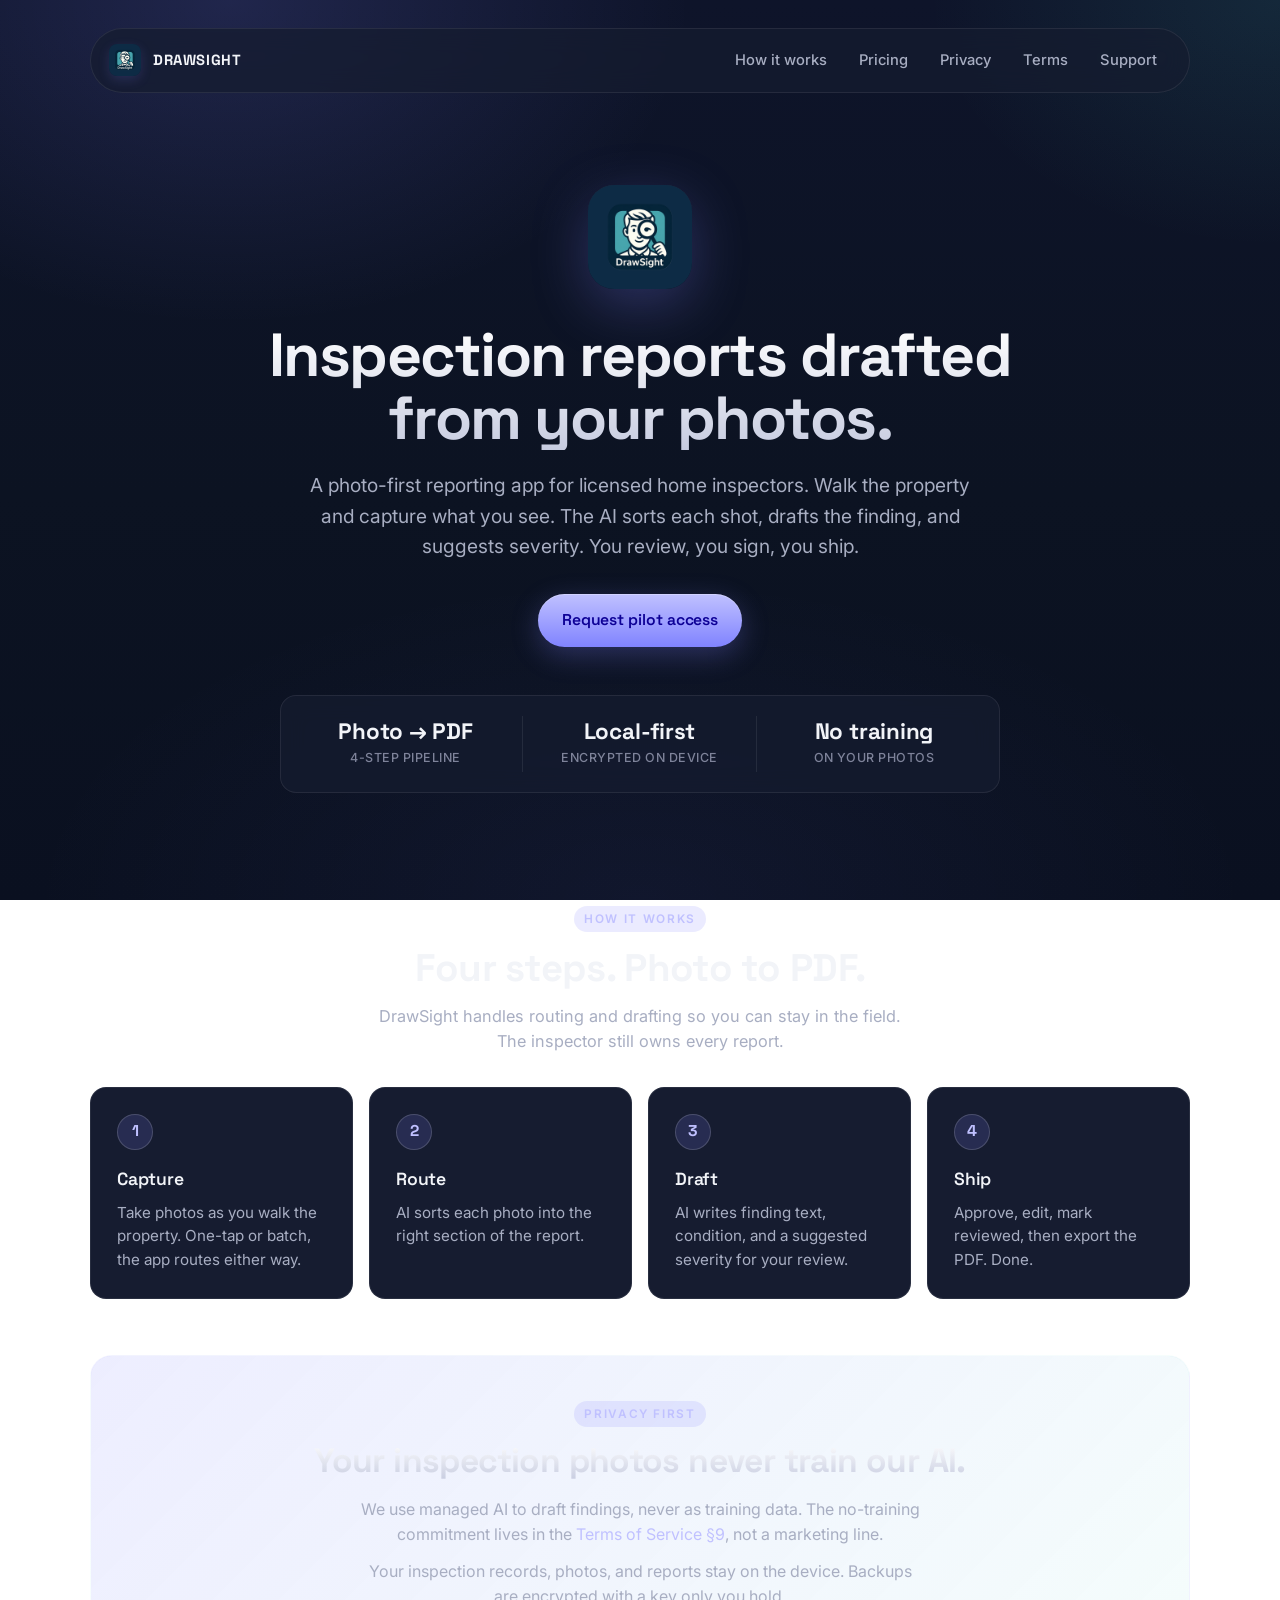
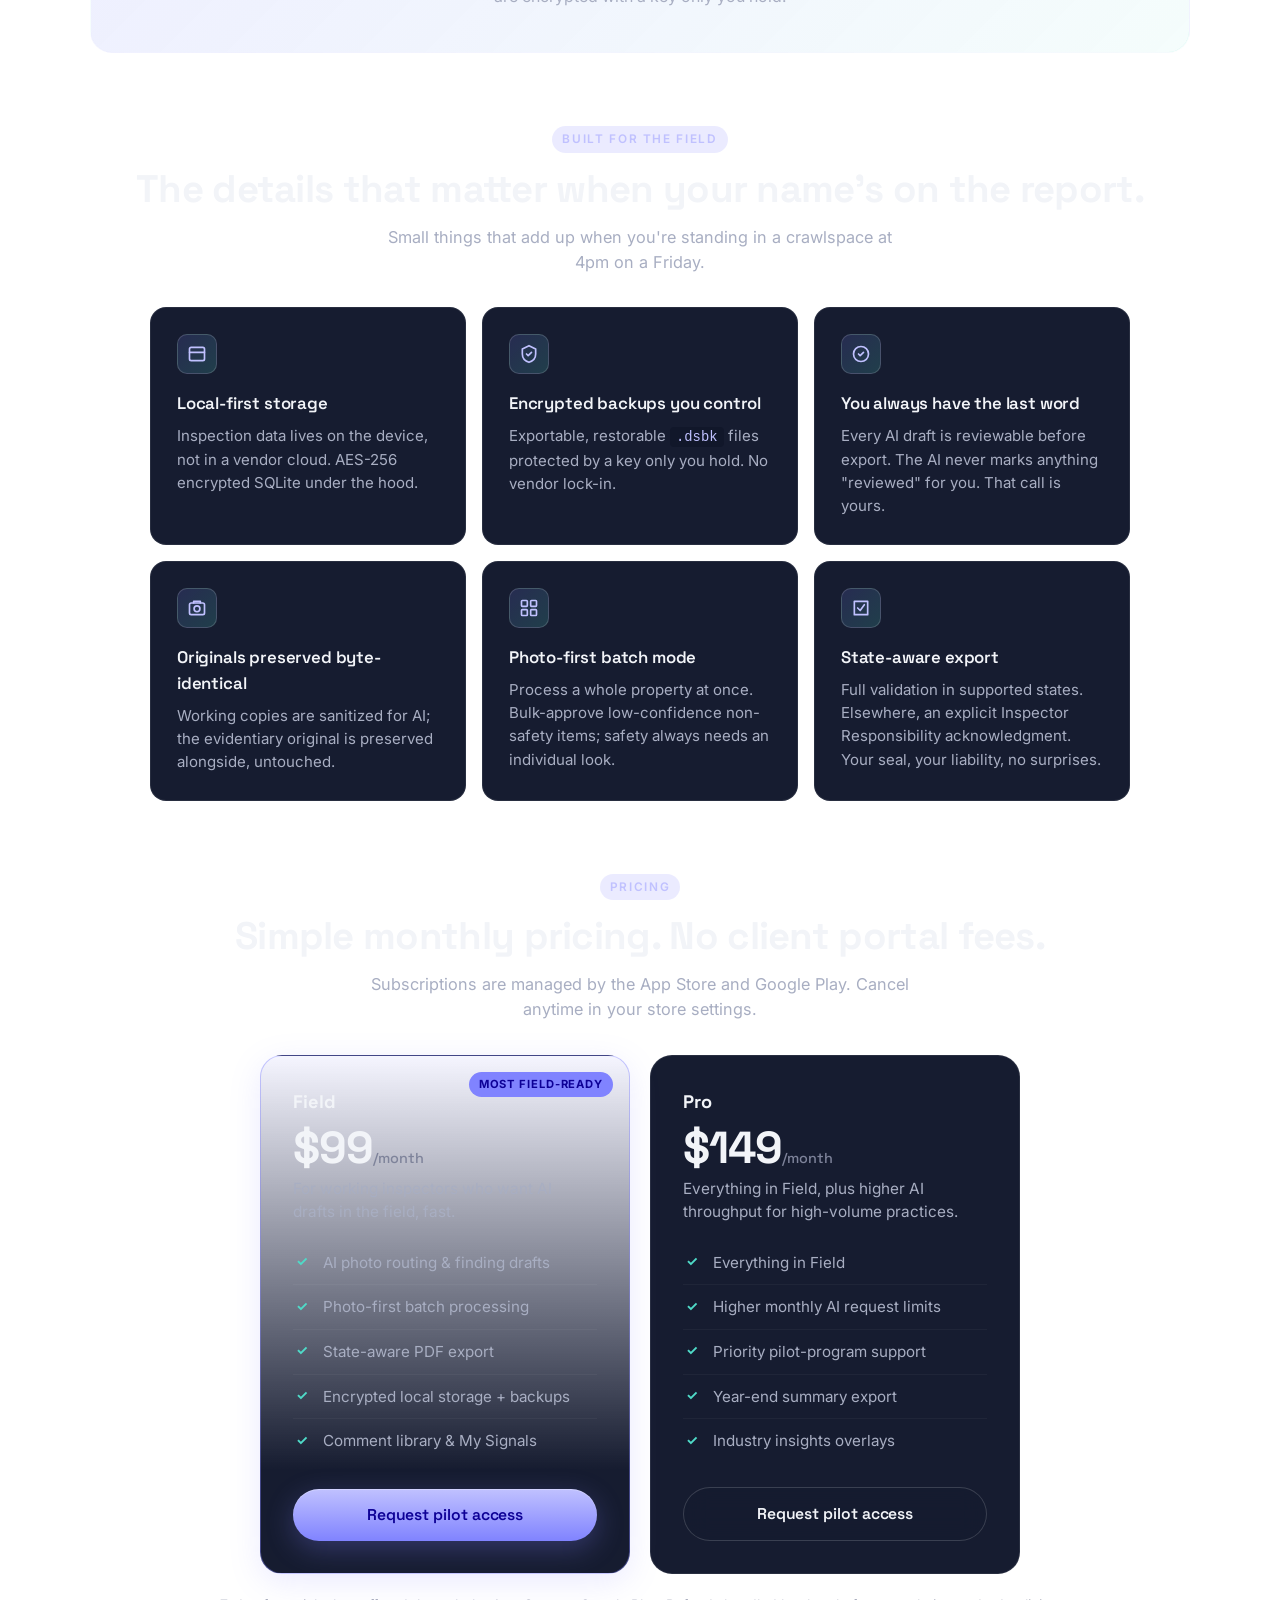
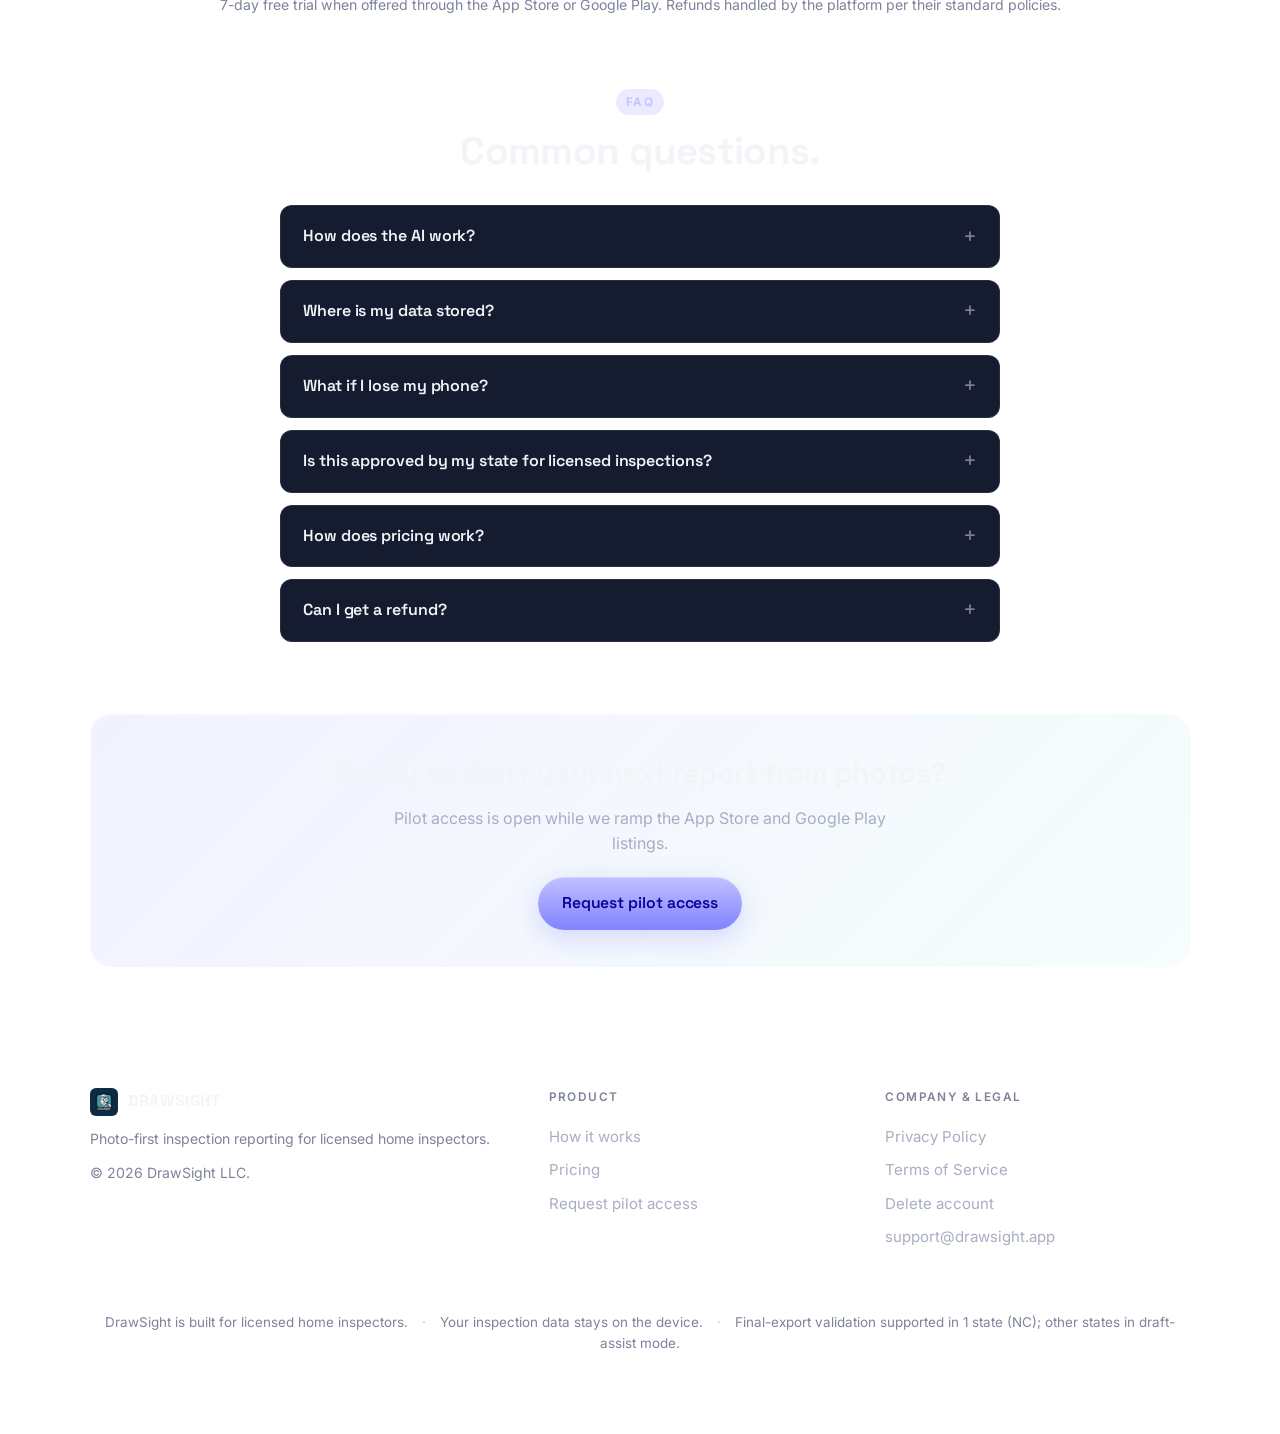
==== commit 0cb1f109: "Sync from app repo: multi-state copy + pricing fix + 2026-05-06 effective date. - index.html FAQ + h" ====
--- a/index.html
+++ b/index.html
@@ -181,7 +181,7 @@
             <div class="pricing-grid">
                 <article class="price-card featured">
                     <div class="tier-name">Field</div>
-                    <div class="price">$59<small>/month</small></div>
+                    <div class="price">$99<small>/month</small></div>
                     <p class="tier-blurb">For working inspectors who want AI drafts in the field, fast.</p>
                     <ul>
                         <li>AI photo routing &amp; finding drafts</li>
@@ -196,7 +196,7 @@
                 </article>
                 <article class="price-card">
                     <div class="tier-name">Pro</div>
-                    <div class="price">$119<small>/month</small></div>
+                    <div class="price">$149<small>/month</small></div>
                     <p class="tier-blurb">Everything in Field, plus higher AI throughput for high-volume practices.</p>
                     <ul>
                         <li>Everything in Field</li>
@@ -222,10 +222,12 @@
             <div class="faq">
                 <details>
                     <summary>How does the AI work?</summary>
-                    <p>Photos route through a DrawSight-managed proxy to Anthropic's Claude vision model. The proxy
-                        adds inspector context (state standards, comment library, severity model) so the draft is
-                        useful without a tuning pass. Anthropic does not train on API traffic by default; the
-                        DrawSight Terms forbid the same on our end.</p>
+                    <p>Photos route through a DrawSight-managed proxy to an approved AI vision model. The AI
+                        never sees a per-user account or credential. Your inspection photos are never used as
+                        training data; that's a contractual commitment in our
+                        <a href="terms-of-service.html#content">Terms of Service §9</a>, not a default we hope
+                        holds. The current subprocessor is identified in our
+                        <a href="privacy-policy.html#third-party">Privacy Policy</a>.</p>
                 </details>
                 <details>
                     <summary>Where is my data stored?</summary>
@@ -242,15 +244,15 @@
                 </details>
                 <details>
                     <summary>Is this approved by my state for licensed inspections?</summary>
-                    <p>North Carolina is the current narrow full-support launch state for final export. Other
-                        states are in draft-assist mode while state-specific export rules continue to mature. In
-                        non-full-support states, final export requires an explicit Inspector Responsibility
+                    <p>DrawSight ships state-specific guidance for 49 of 50 states. North Carolina is the only
+                        state at full tier, where final export runs with state-board-specific validation. In every
+                        other supported state, final export requires an explicit Inspector Responsibility
                         acknowledgment, recorded as an audit event on the report. The inspector's license and
                         seal carry the liability either way.</p>
                 </details>
                 <details>
                     <summary>How does pricing work?</summary>
-                    <p>See <a href="#pricing">Pricing</a> above. Field is $59/mo, Pro is $119/mo, both billed
+                    <p>See <a href="#pricing">Pricing</a> above. Field is $99/mo, Pro is $149/mo, both billed
                         monthly through the App Store or Google Play. <a href="mailto:support@drawsight.app?subject=DrawSight%20pilot%20interest">Email support</a>
                         for pilot access during the pre-launch period.</p>
                 </details>
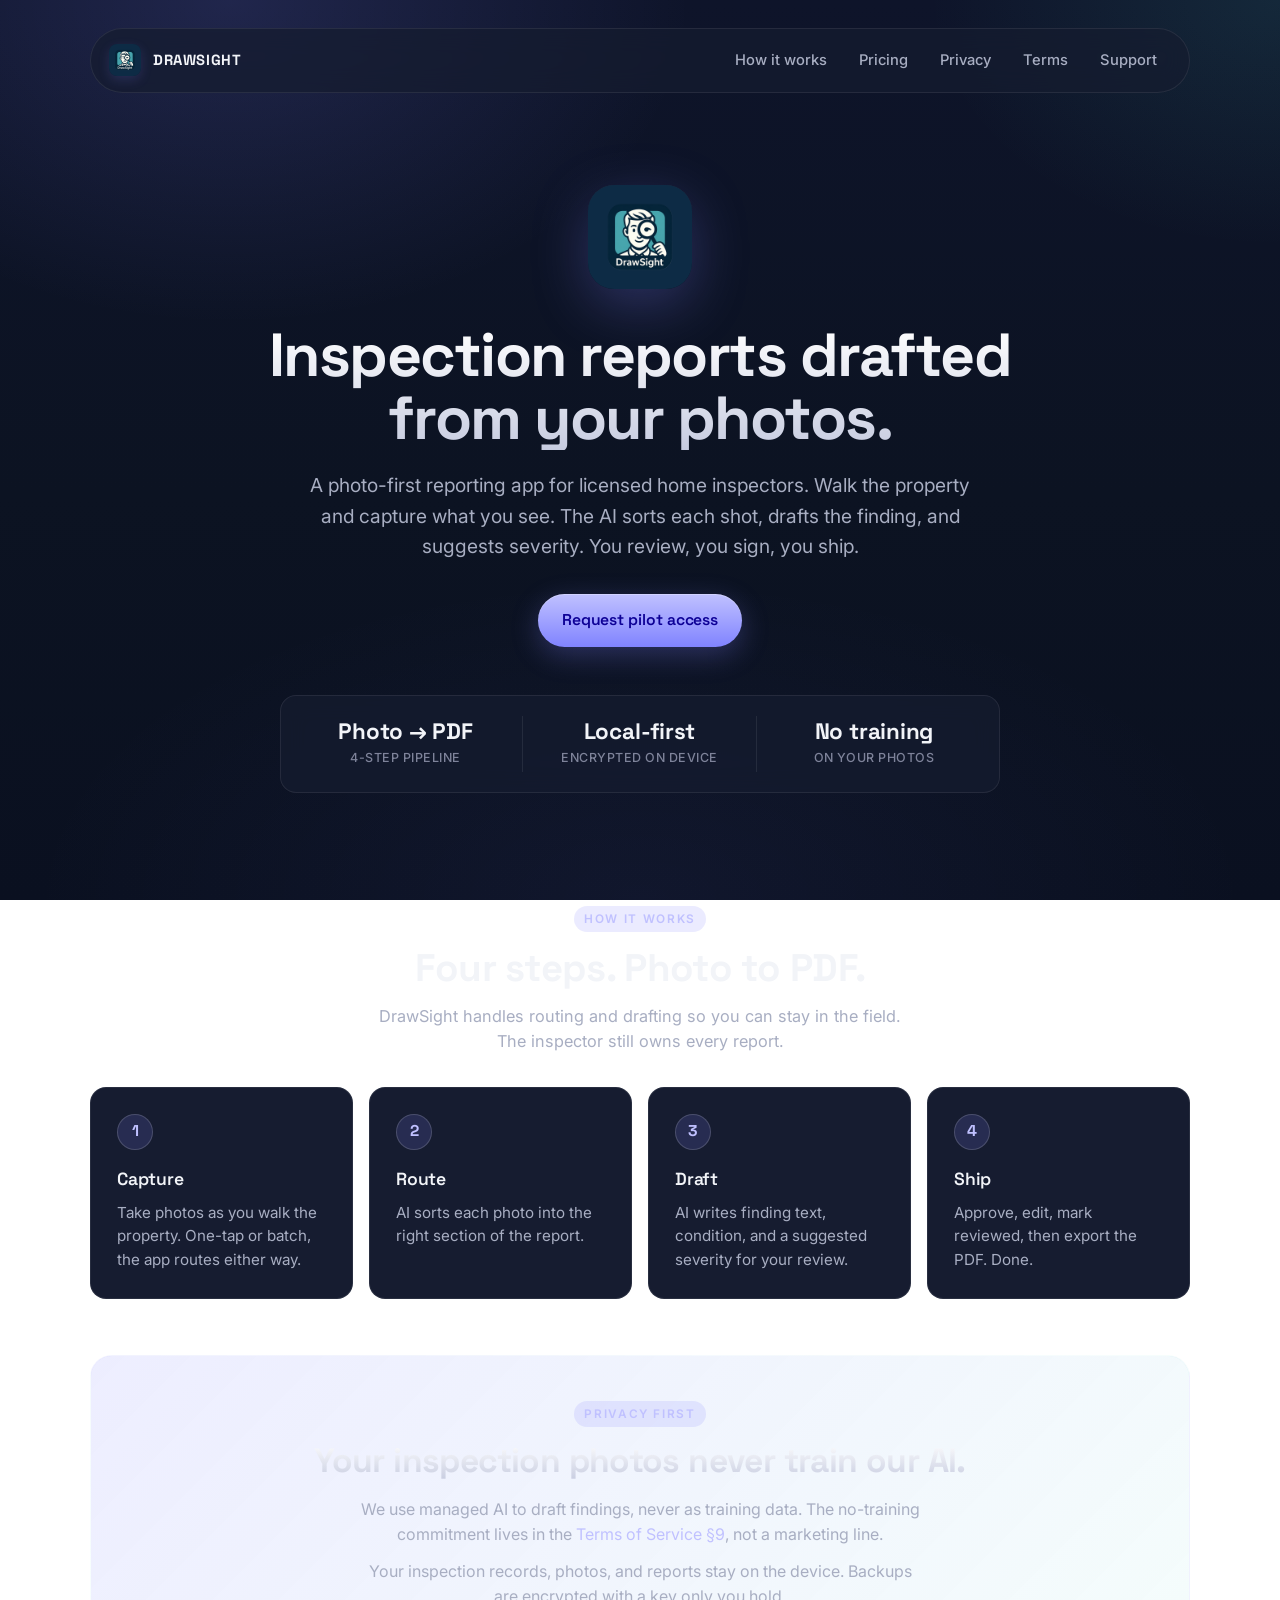
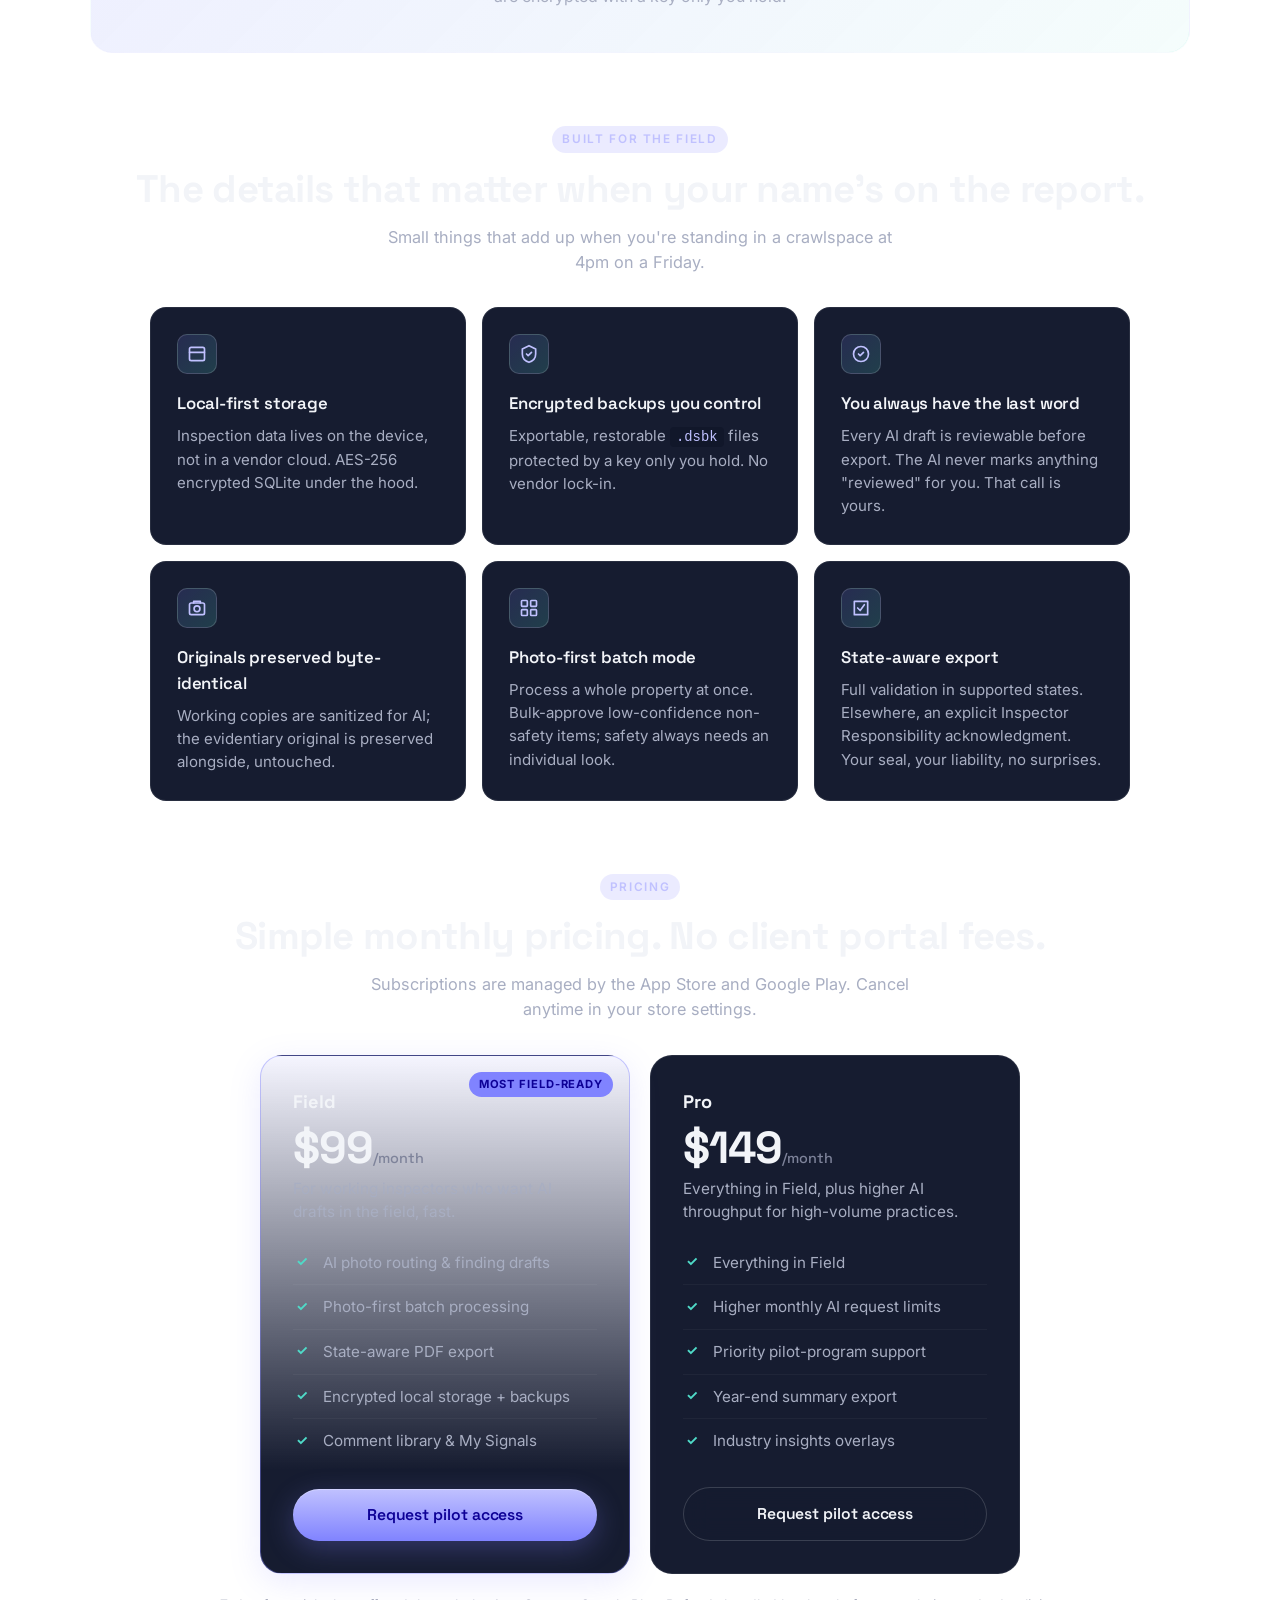
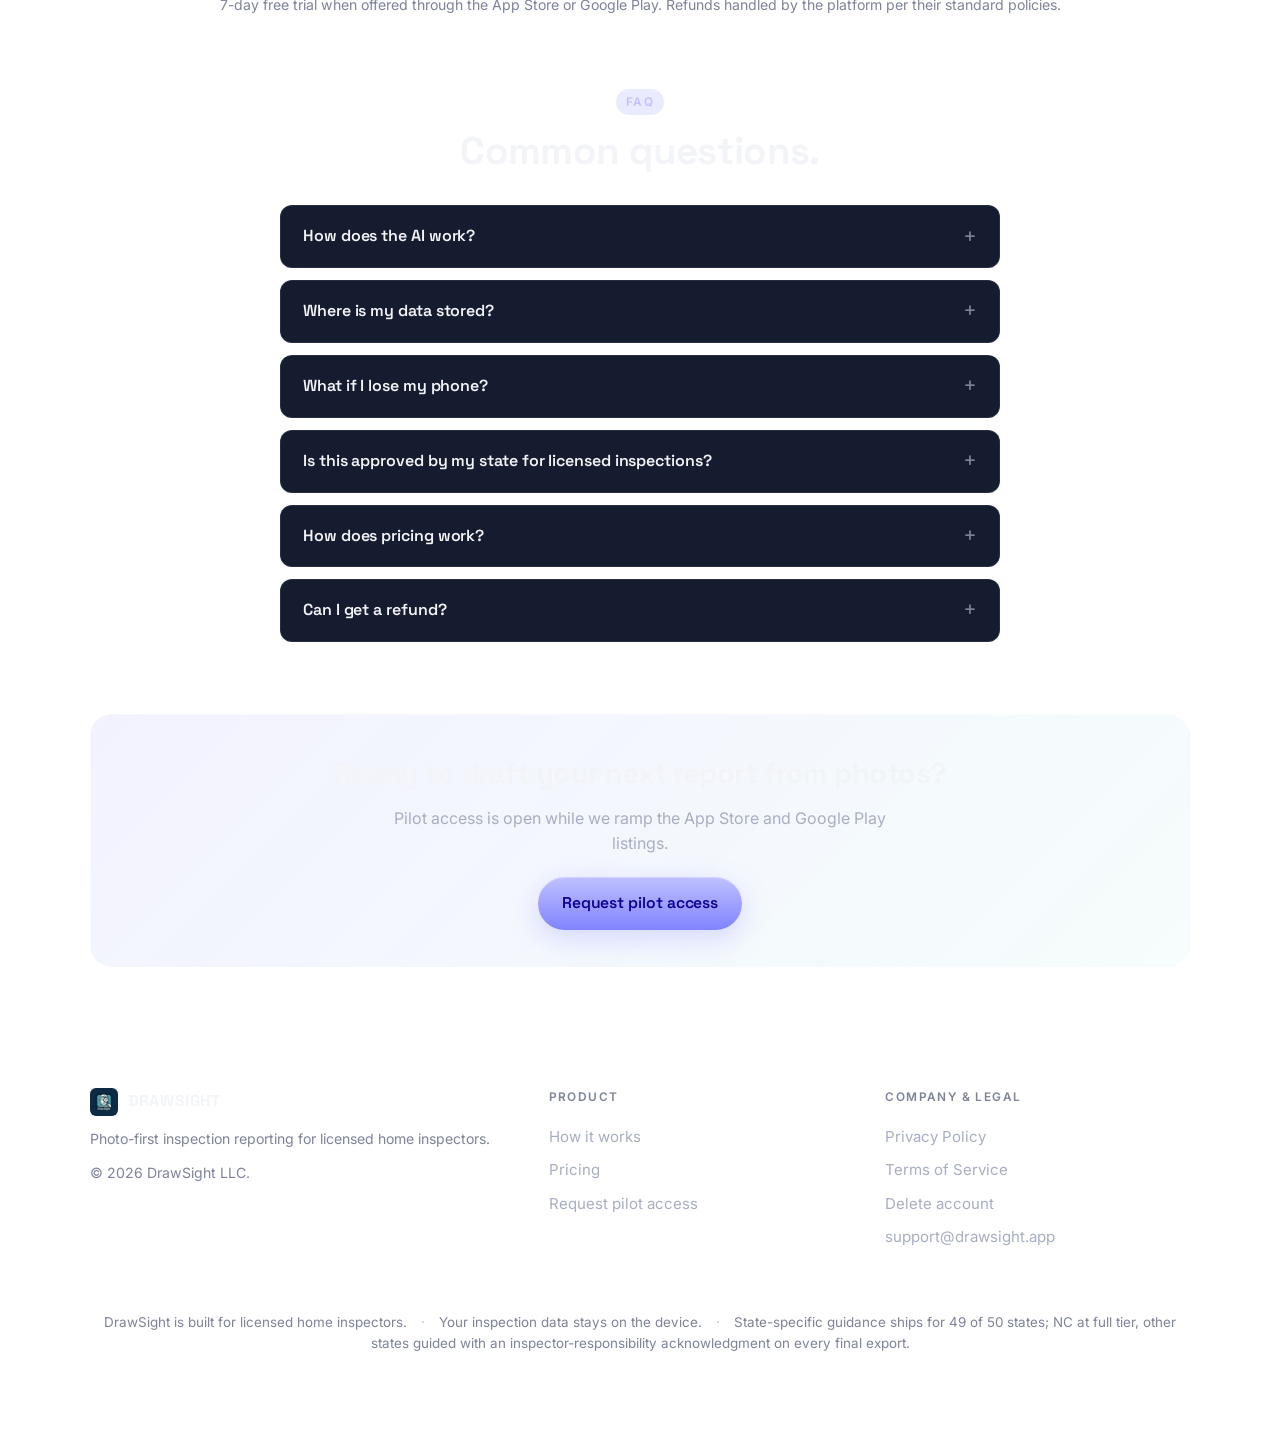
==== commit a1c9b3a6: "Sync from app repo: index.html" ====
--- a/index.html
+++ b/index.html
@@ -302,7 +302,7 @@
             <span class="dot">·</span>
             Your inspection data stays on the device.
             <span class="dot">·</span>
-            Final-export validation supported in 1 state (NC); other states in draft-assist mode.
+            State-specific guidance ships for 49 of 50 states; NC at full tier, other states guided with an inspector-responsibility acknowledgment on every final export.
         </div>
     </div>
 </body>
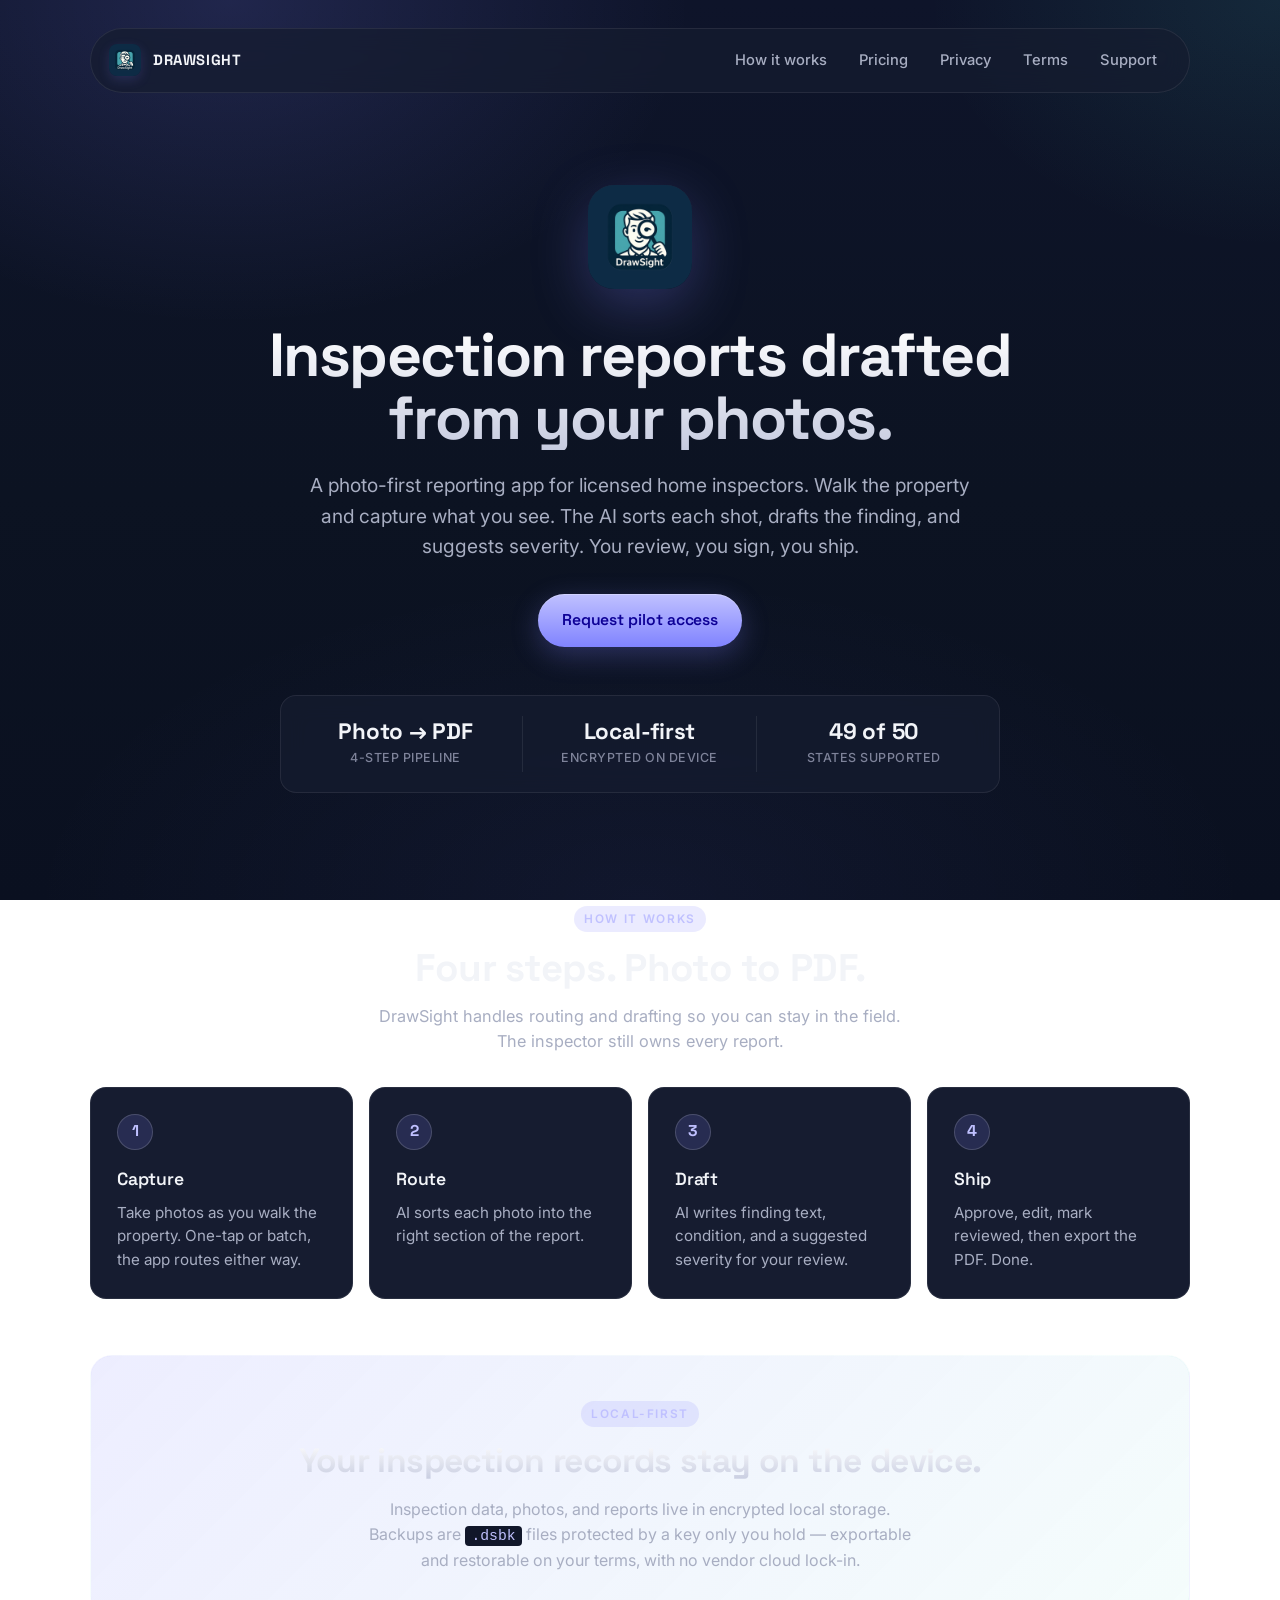
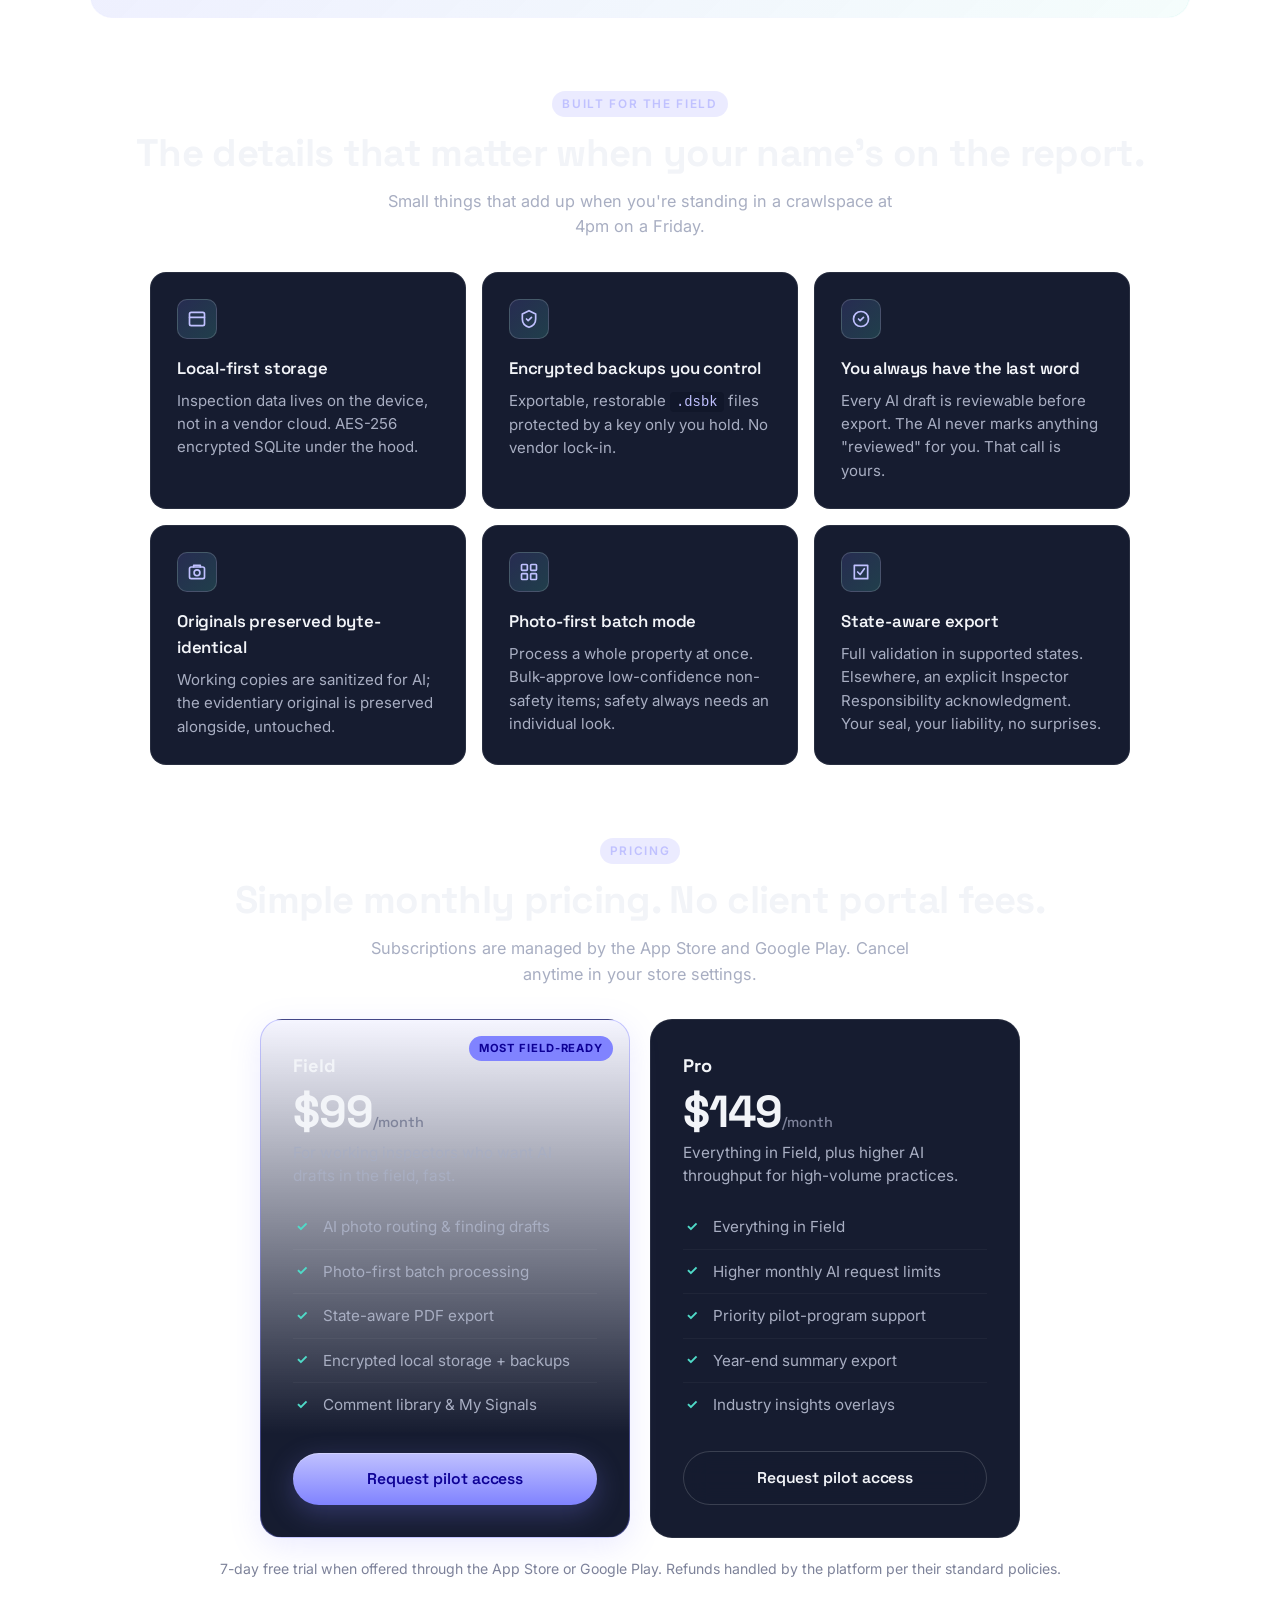
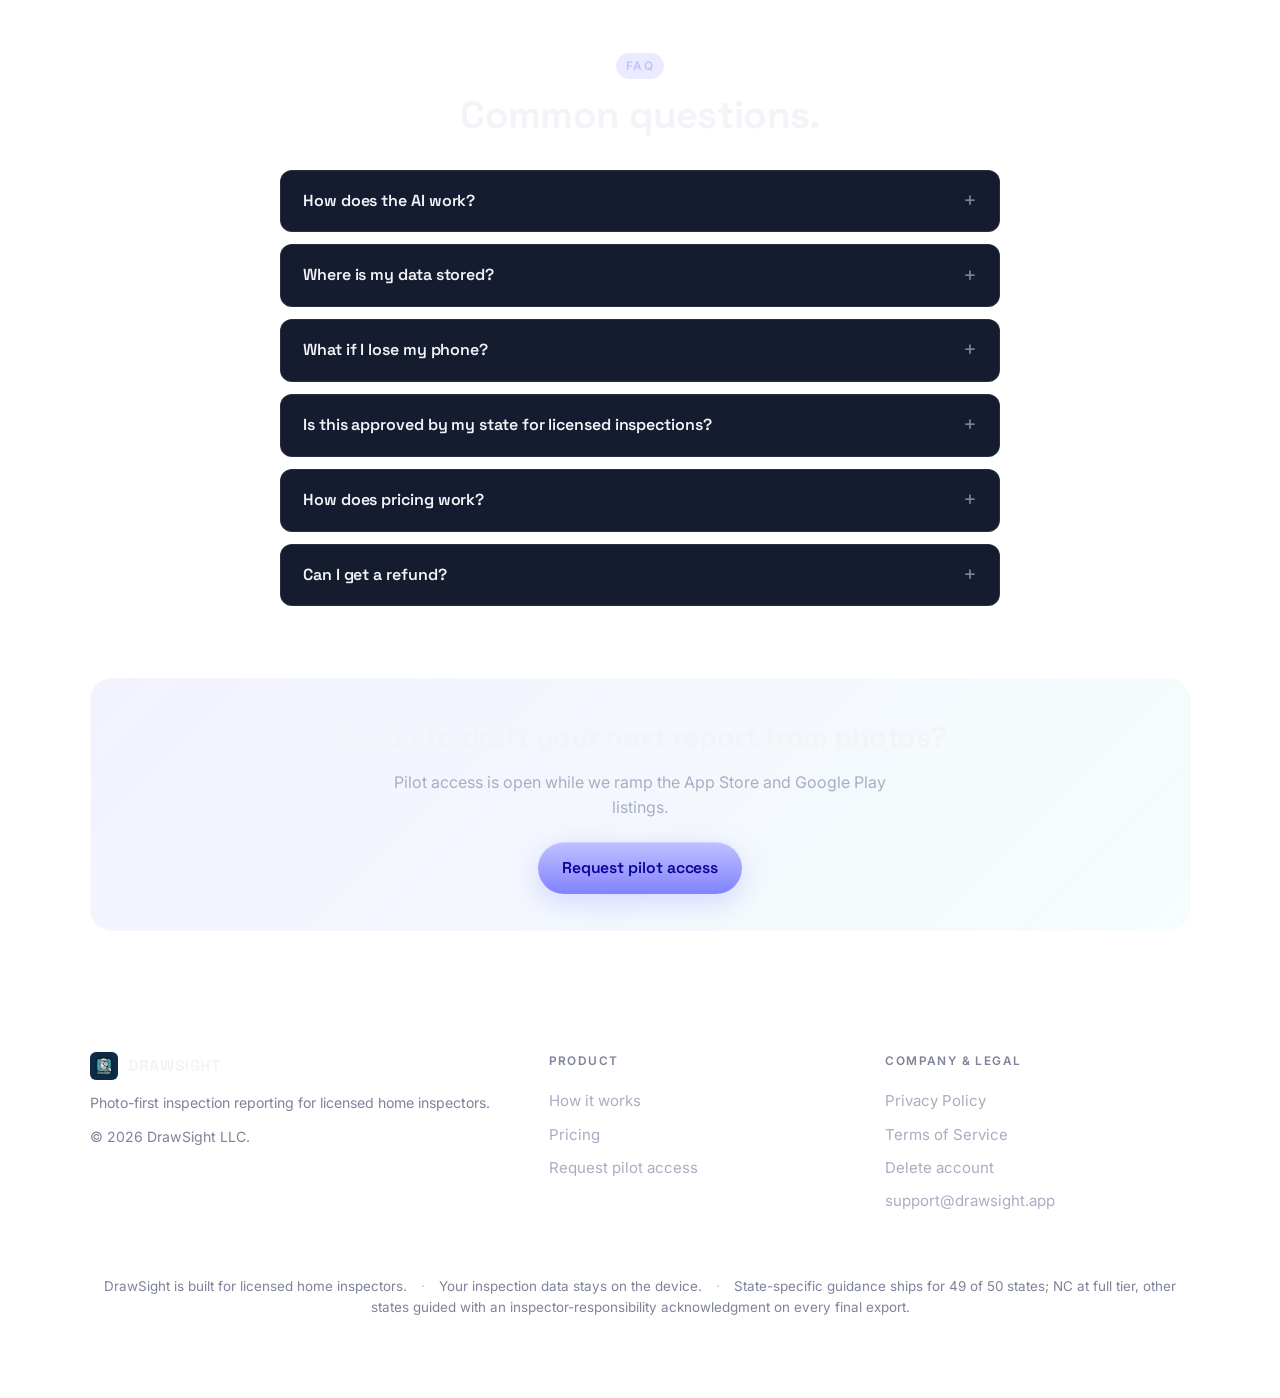
==== commit c94fa2f8: "Sync from app repo: index.html, privacy-policy.html, terms-of-service.html, claim.html" ====
--- a/index.html
+++ b/index.html
@@ -4,12 +4,12 @@
     <meta charset="UTF-8">
     <meta name="viewport" content="width=device-width, initial-scale=1.0">
     <title>DrawSight · Photo-First Inspection Reporting</title>
-    <meta name="description" content="DrawSight drafts home inspection reports from your photos. AI sorts, drafts, and suggests severity. You review and ship. Local-first storage, encrypted backups, no AI training on your inspection data.">
+    <meta name="description" content="DrawSight drafts home inspection reports from your photos. AI sorts, drafts, and suggests severity. You review and ship. Local-first storage, encrypted backups.">
     <meta name="author" content="DrawSight LLC">
     <meta name="robots" content="index, follow">
     <meta name="theme-color" content="#0C1322">
     <meta property="og:title" content="DrawSight · Photo-First Inspection Reporting">
-    <meta property="og:description" content="AI drafts home inspection reports from your photos. You review and ship. Local-first, encrypted, no AI training on your data.">
+    <meta property="og:description" content="AI drafts home inspection reports from your photos. You review and ship. Local-first and encrypted on the device.">
     <meta property="og:url" content="https://drawsight.app/">
     <meta property="og:type" content="website">
     <meta property="og:site_name" content="DrawSight">
@@ -65,8 +65,8 @@
                     <div class="stat-label">Encrypted on device</div>
                 </div>
                 <div class="stat" role="listitem">
-                    <div class="stat-value">No training</div>
-                    <div class="stat-label">On your photos</div>
+                    <div class="stat-value">49 of 50</div>
+                    <div class="stat-label">States supported</div>
                 </div>
             </div>
         </section>
@@ -103,18 +103,14 @@
             </div>
         </section>
 
-        <!-- ── Privacy callout (durable differentiator) ──────────── -->
-        <section class="callout" aria-labelledby="privacy-pitch">
-            <span class="eyebrow">Privacy first</span>
-            <h2 id="privacy-pitch">Your inspection photos never train our AI.</h2>
+        <!-- ── Local-first callout ───────────────────────────────── -->
+        <section class="callout" aria-labelledby="local-first-pitch">
+            <span class="eyebrow">Local-first</span>
+            <h2 id="local-first-pitch">Your inspection records stay on the device.</h2>
             <p>
-                We use managed AI to draft findings, never as training data. The
-                no-training commitment lives in the <a href="terms-of-service.html#content">Terms of Service §9</a>,
-                not a marketing line.
-            </p>
-            <p>
-                Your inspection records, photos, and reports stay on the device. Backups
-                are encrypted with a key only you hold.
+                Inspection data, photos, and reports live in encrypted local storage.
+                Backups are <code>.dsbk</code> files protected by a key only you hold —
+                exportable and restorable on your terms, with no vendor cloud lock-in.
             </p>
         </section>
 
@@ -223,11 +219,8 @@
                 <details>
                     <summary>How does the AI work?</summary>
                     <p>Photos route through a DrawSight-managed proxy to an approved AI vision model. The AI
-                        never sees a per-user account or credential. Your inspection photos are never used as
-                        training data; that's a contractual commitment in our
-                        <a href="terms-of-service.html#content">Terms of Service §9</a>, not a default we hope
-                        holds. The current subprocessor is identified in our
-                        <a href="privacy-policy.html#third-party">Privacy Policy</a>.</p>
+                        never sees a per-user account or credential. The current subprocessor is identified in
+                        our <a href="privacy-policy.html#third-party">Privacy Policy</a>.</p>
                 </details>
                 <details>
                     <summary>Where is my data stored?</summary>
